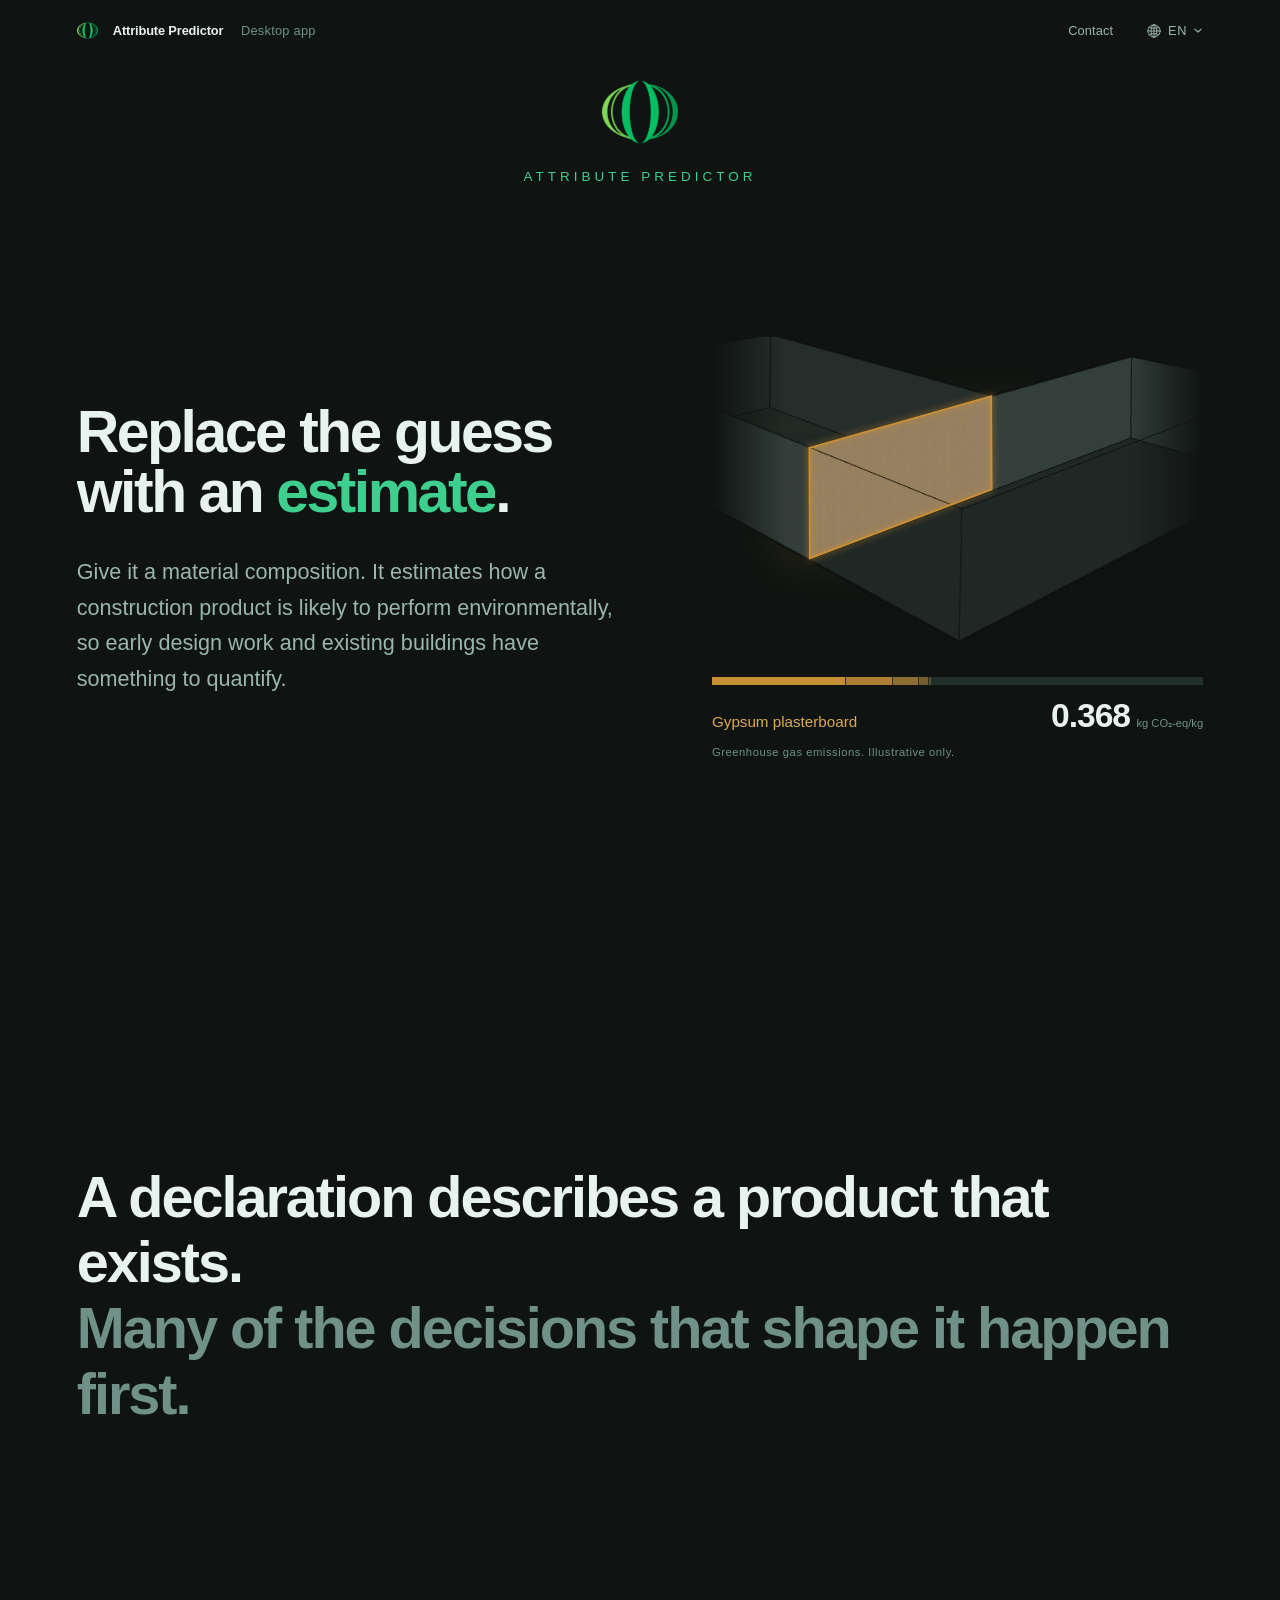
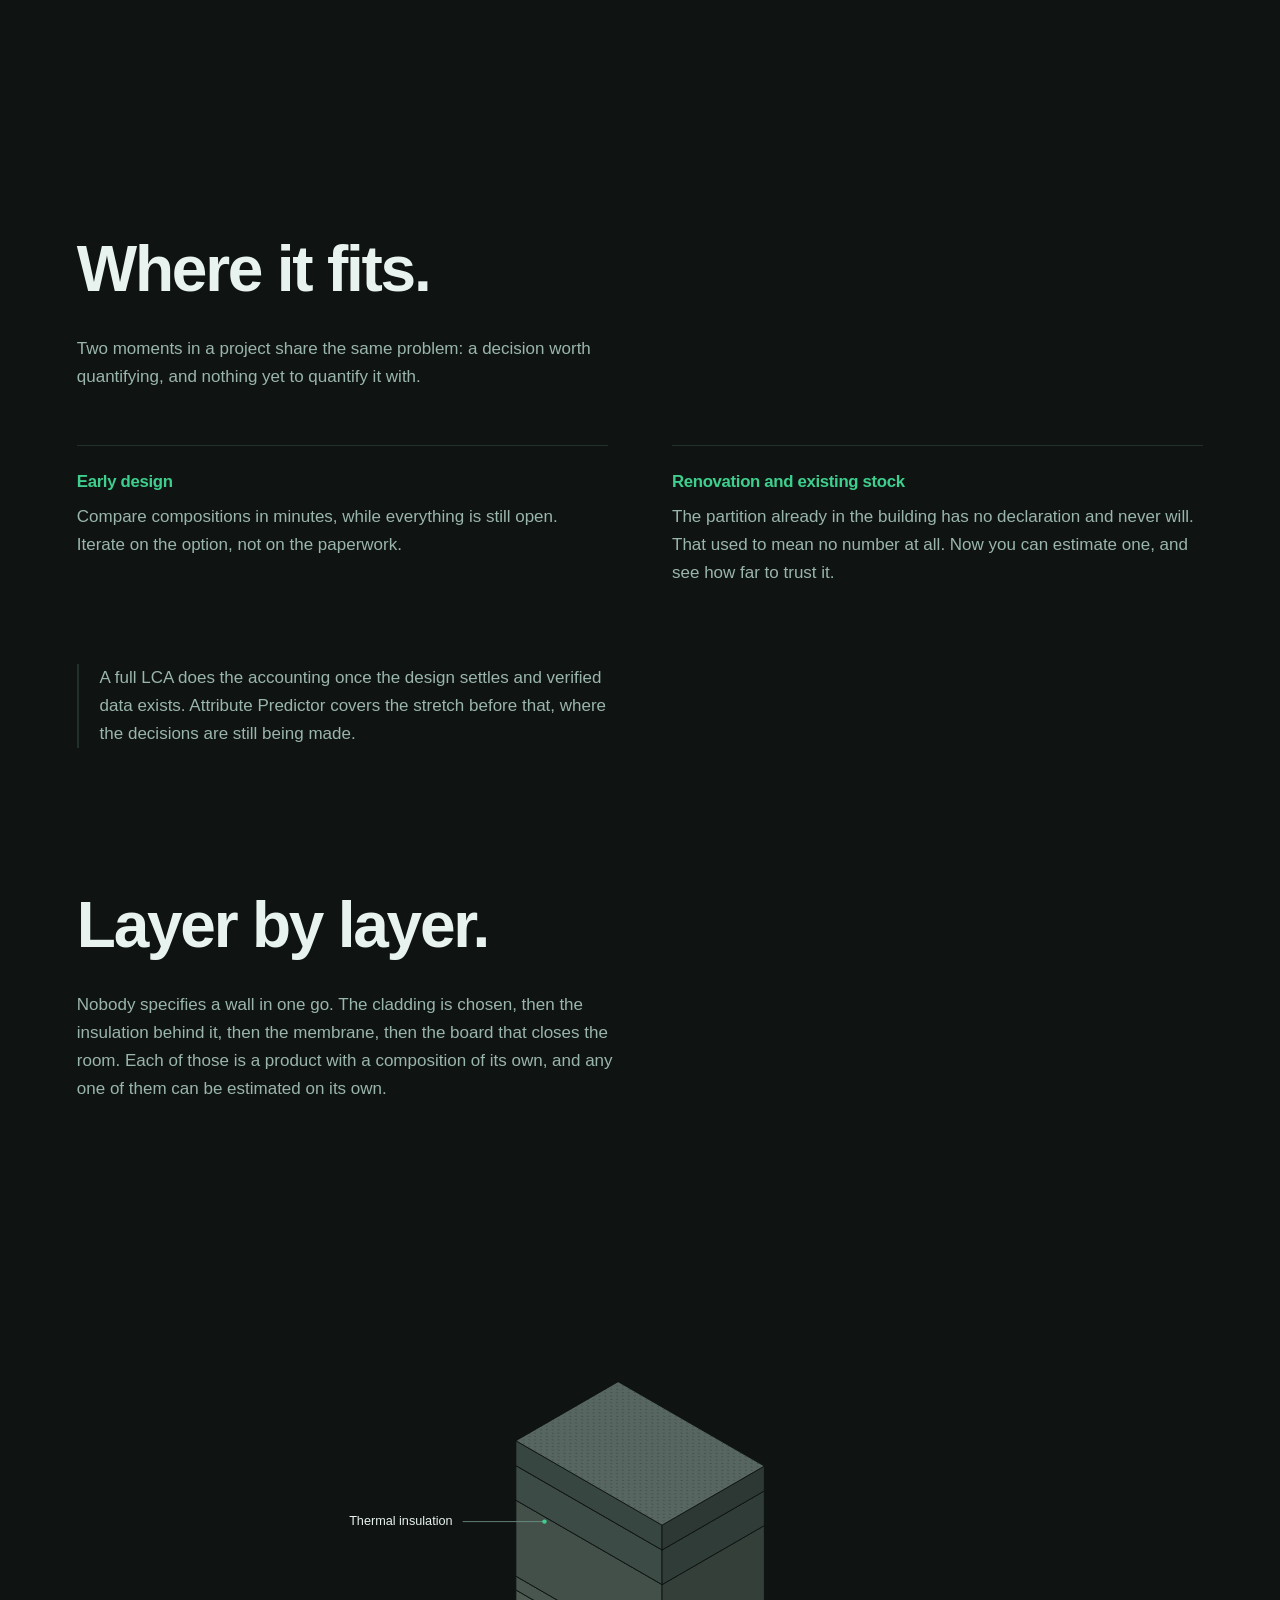
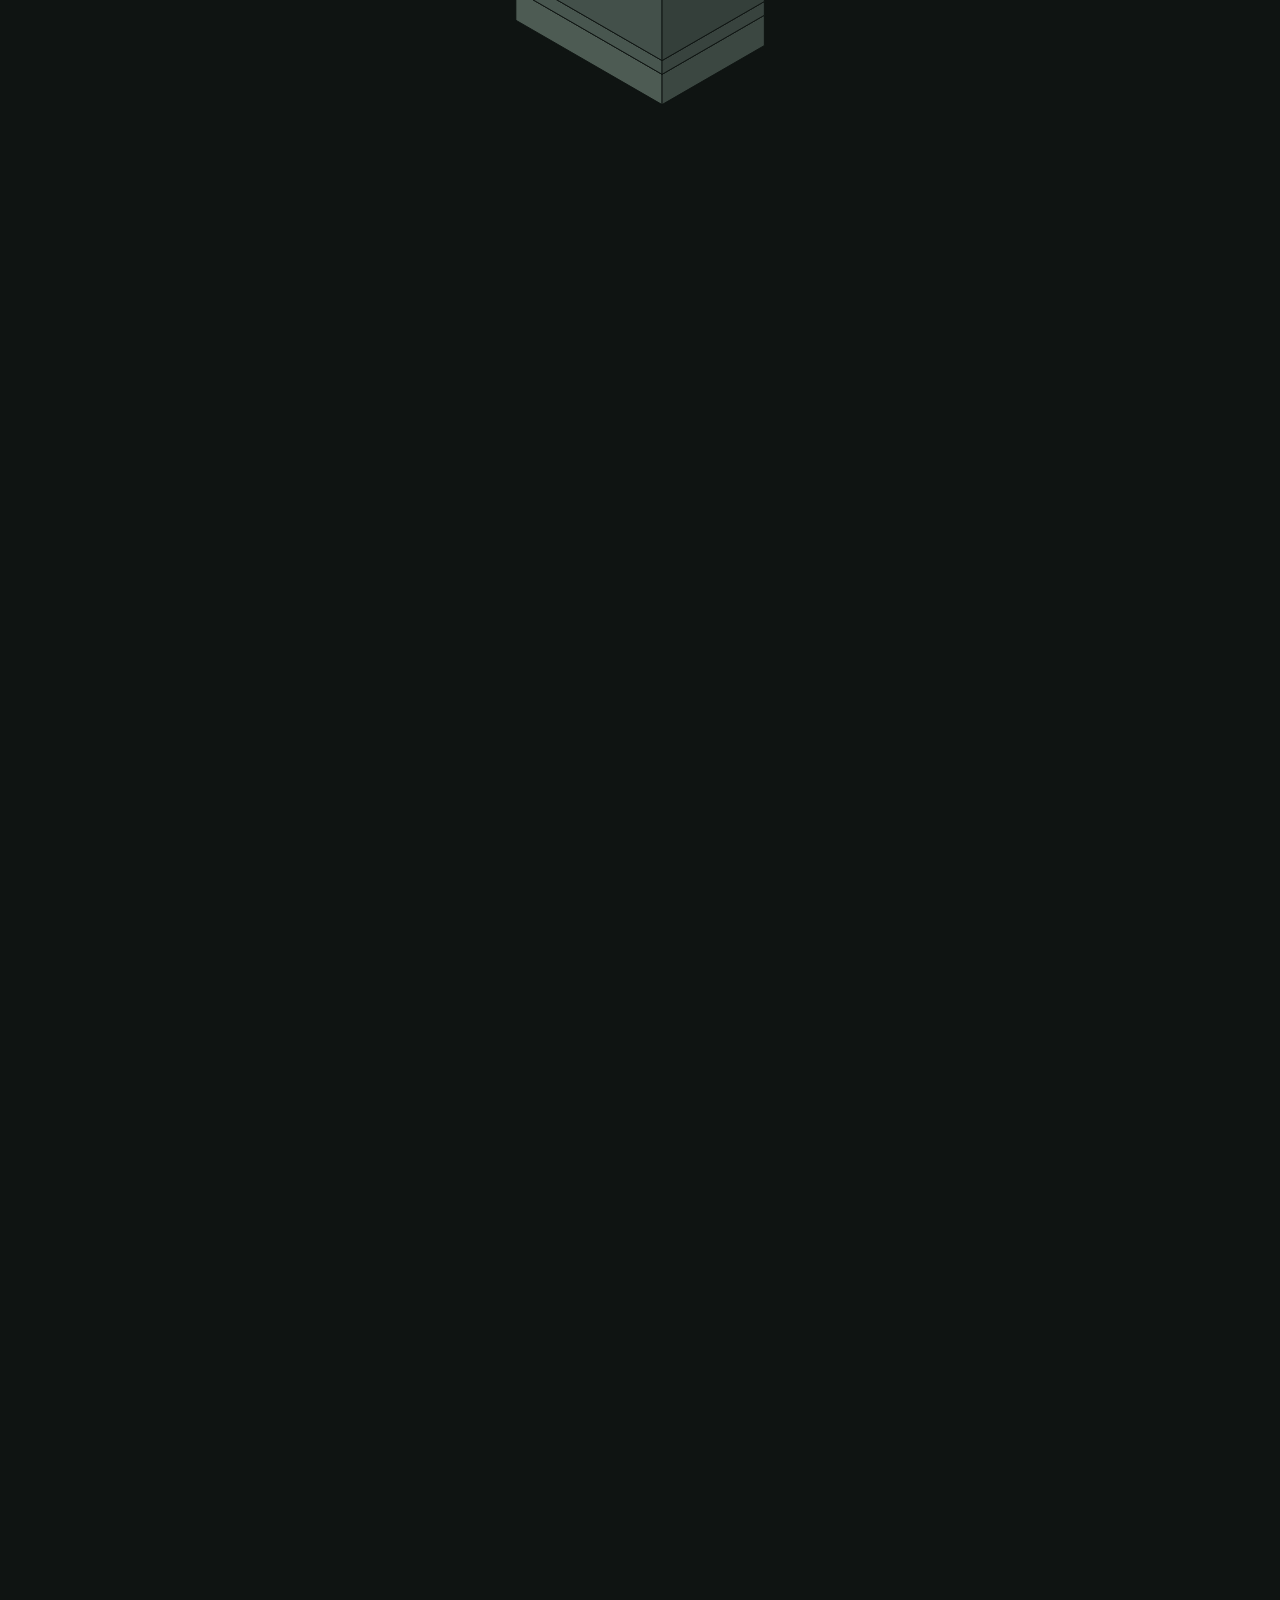
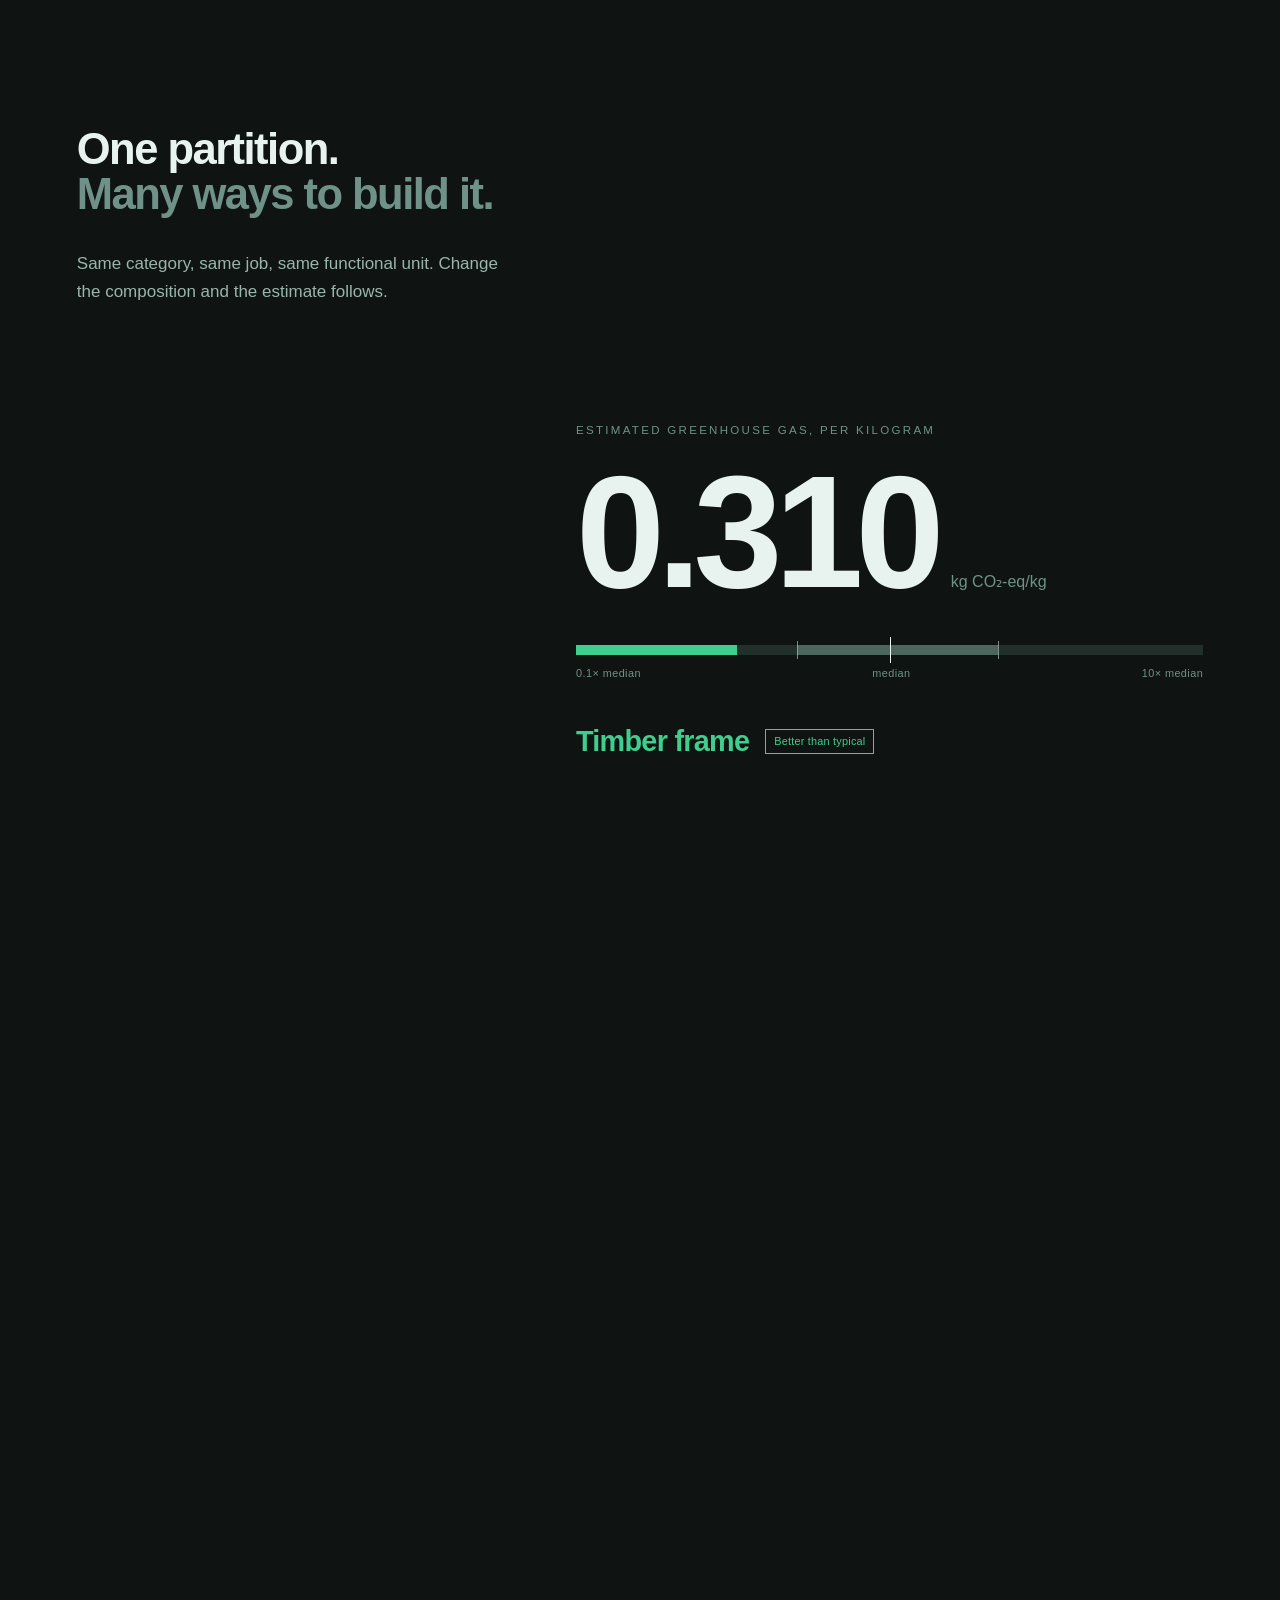
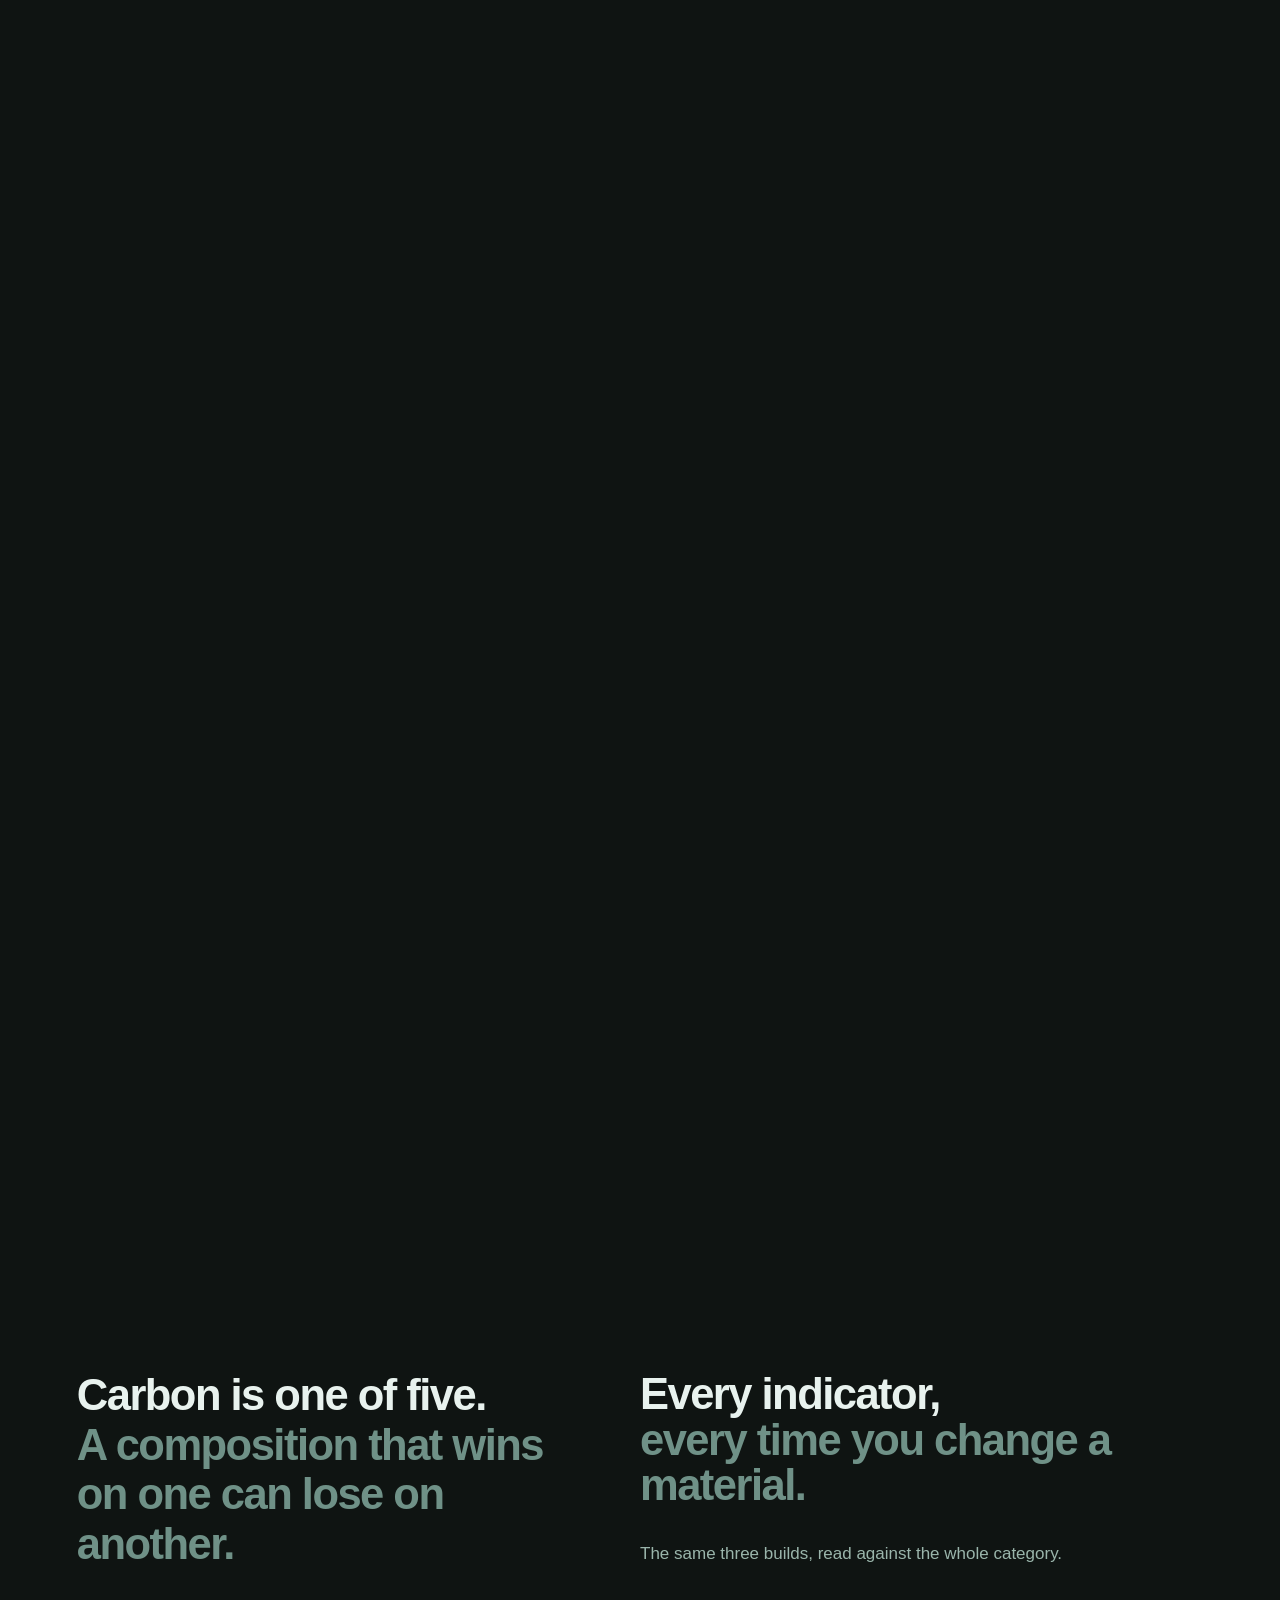
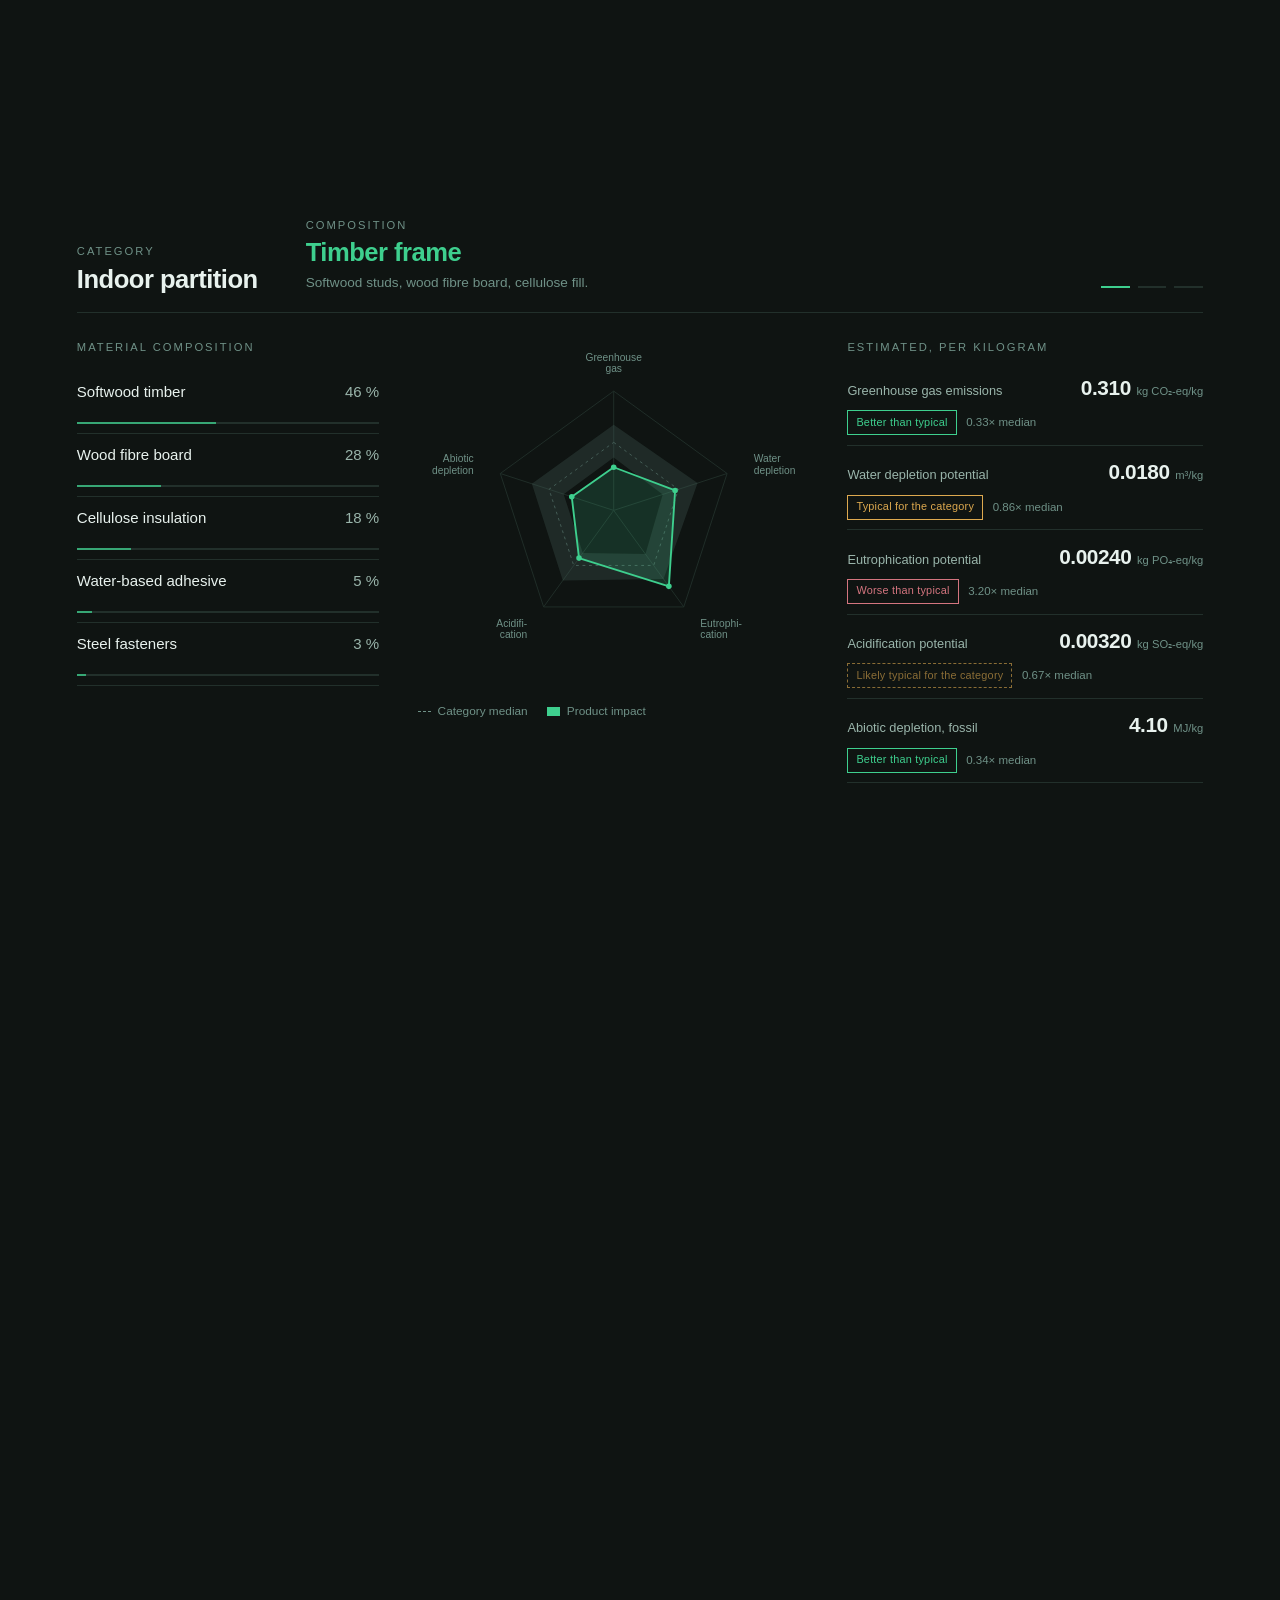
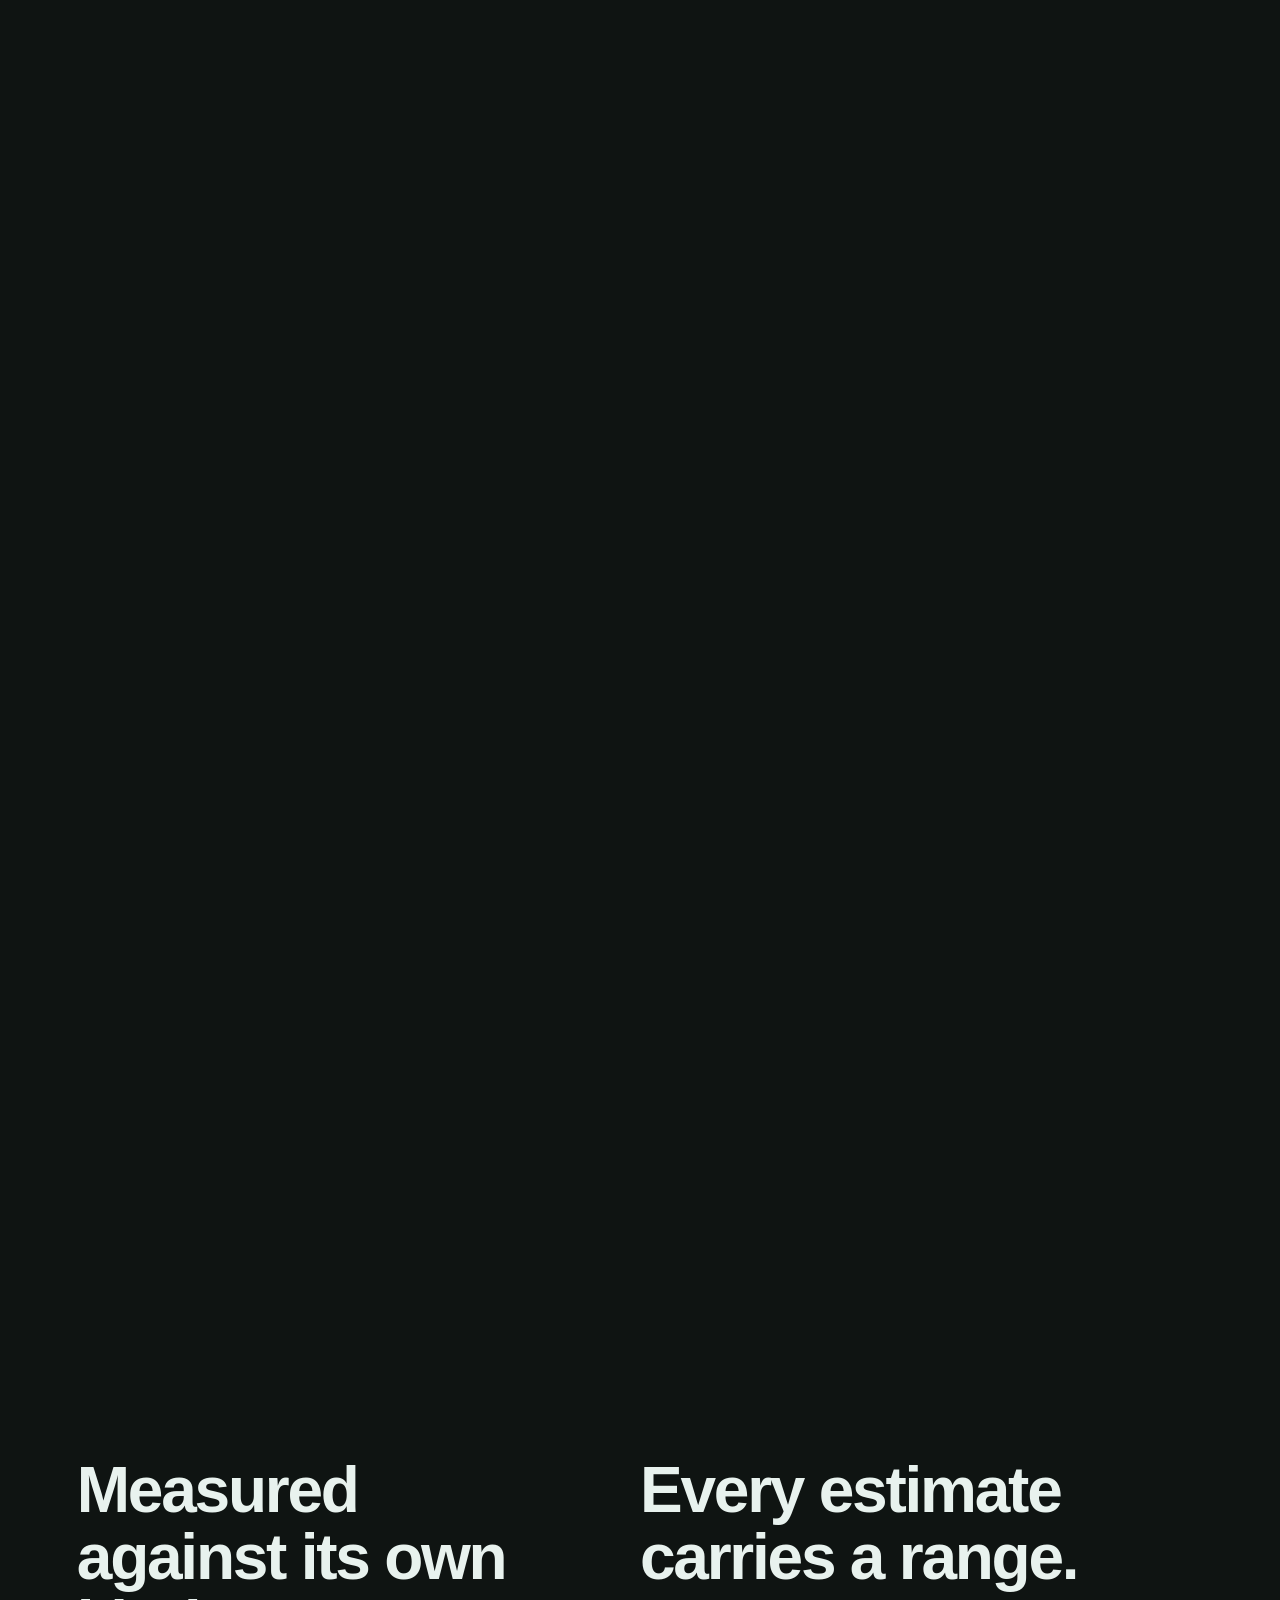
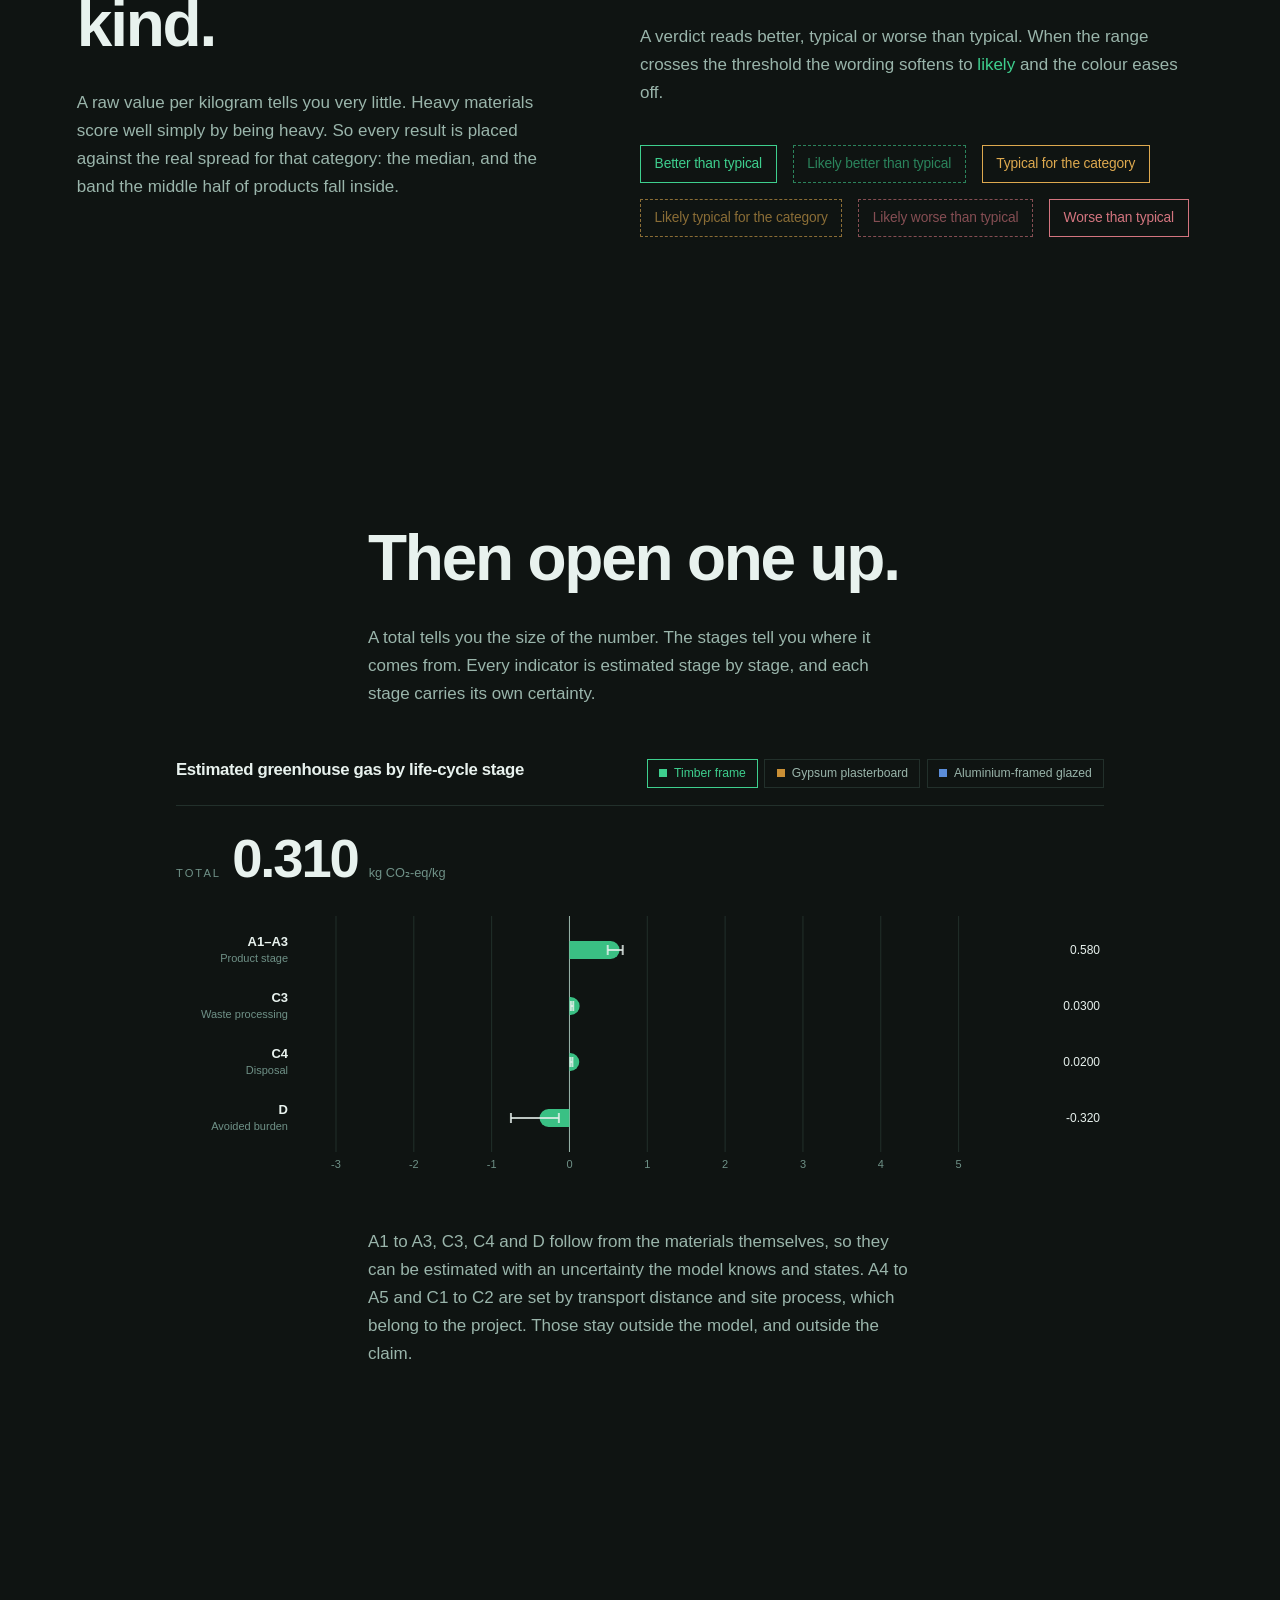
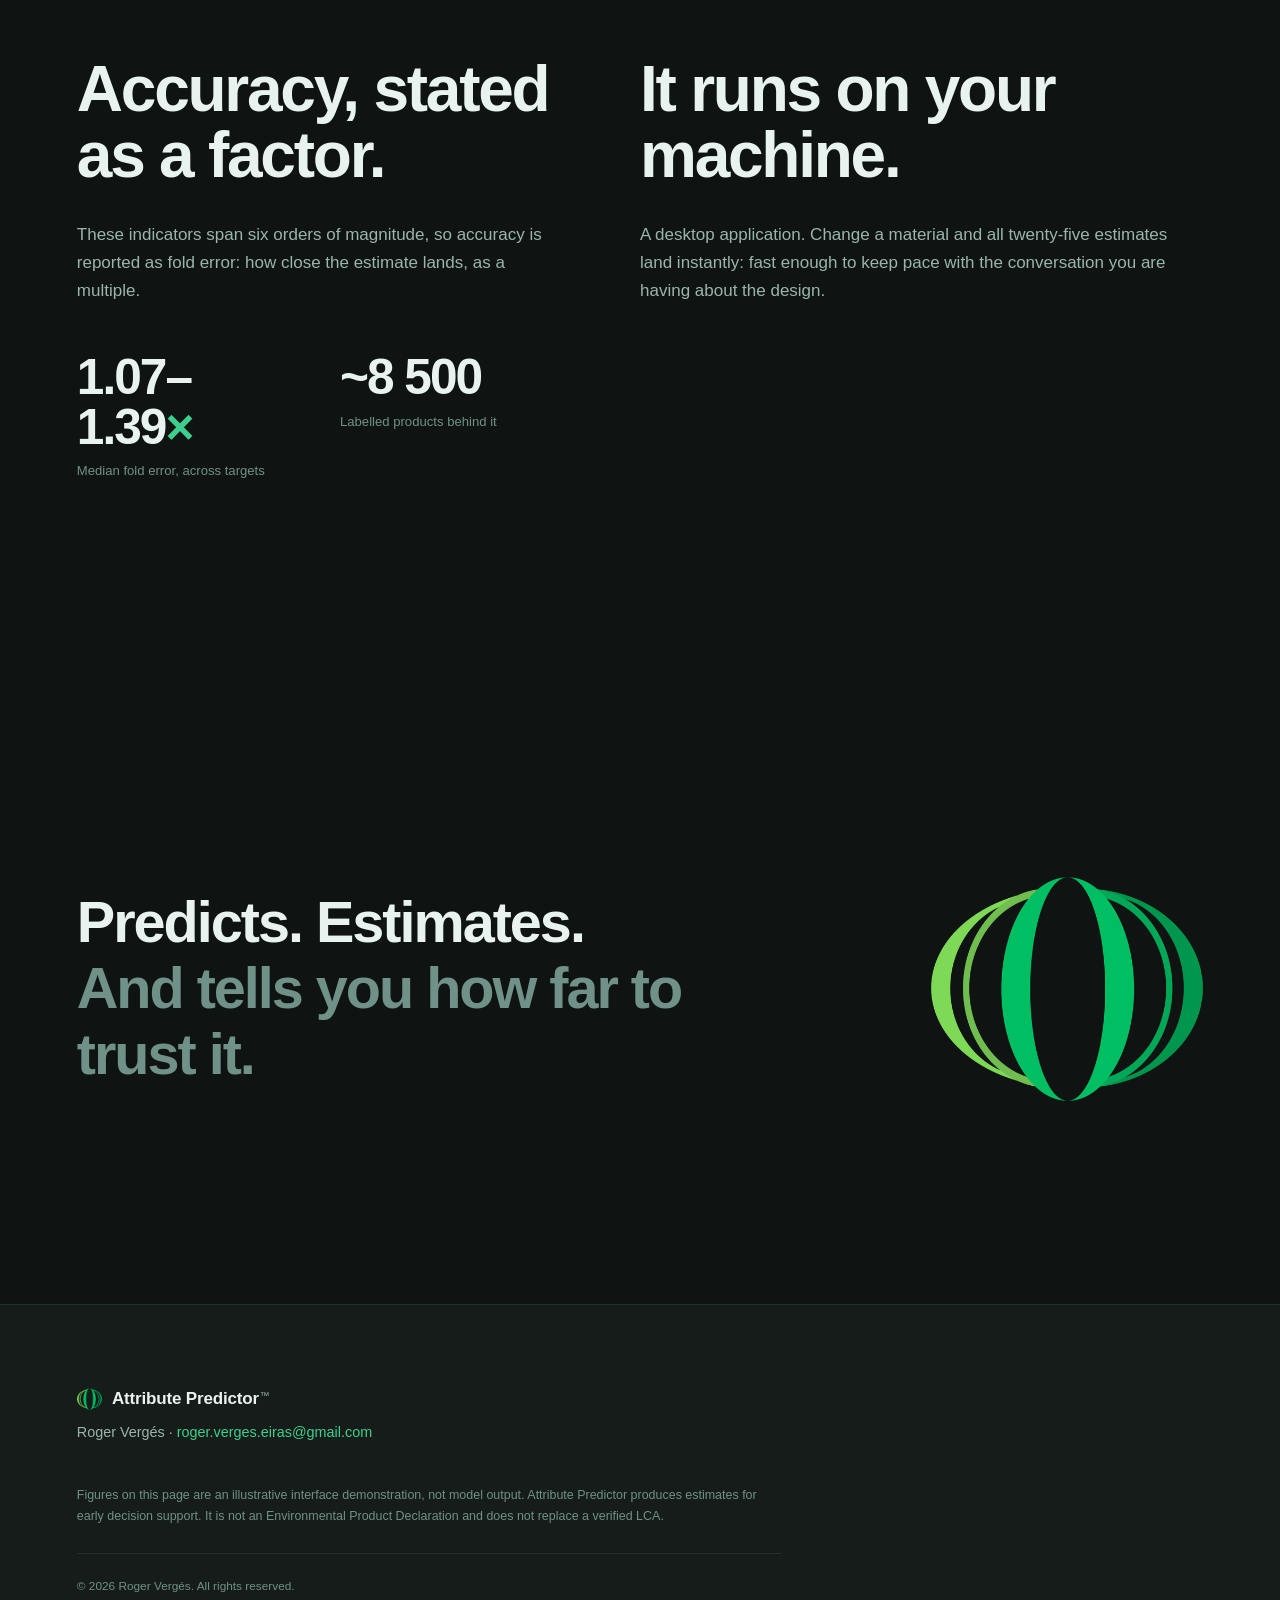
==== index.html @ 0bd77ed6 "fix" ====
<!DOCTYPE html>
<html lang="en">
<head>
<meta charset="utf-8">
<meta name="viewport" content="width=device-width, initial-scale=1">
<title>Attribute Predictor: early environmental estimates from material composition</title>
<meta name="description" data-i18n-attr="content:meta.description"
      content="Estimates how a construction product is likely to perform environmentally, from its material composition. Built for early design and for existing products with no declaration. Complements an EPD and a full LCA.">
<meta name="color-scheme" content="dark">
<meta name="theme-color" content="#0f1412">
<link rel="canonical" href="https://eirasroger.github.io/attribute-predictor/">

<!-- og:image must be absolute; crawlers do not run JS, so these stay English -->
<meta property="og:type" content="website">
<meta property="og:site_name" content="Attribute Predictor">
<meta property="og:url" content="https://eirasroger.github.io/attribute-predictor/">
<meta property="og:title" content="Attribute Predictor: replace the guess with an estimate">
<meta property="og:description"
      content="Estimates how a construction product is likely to perform environmentally, from its material composition. For early design, and for products with no declaration.">
<meta property="og:image" content="https://eirasroger.github.io/attribute-predictor/assets/og-card.png">
<meta property="og:image:width" content="1200">
<meta property="og:image:height" content="630">
<meta property="og:image:alt"
      content="A rendered partition with one timber face, beside the words: replace the guess with an estimate.">
<meta property="og:locale" content="en">
<meta name="twitter:card" content="summary_large_image">

<link rel="icon" type="image/png" href="assets/favicon.png">
<link rel="apple-touch-icon" href="assets/logo.png">
<link rel="stylesheet" href="css/site.css">

<!-- Decided before first paint. Only copy of the detection logic. -->
<script>
(function () {
  var LANGS = ['en', 'ca'], root = document.documentElement, pick = null;
  try { pick = new URLSearchParams(location.search).get('lang'); } catch (e) {}
  if (LANGS.indexOf(pick) < 0) {
    try { pick = localStorage.getItem('ap-lang'); } catch (e) {}
  }
  if (LANGS.indexOf(pick) < 0) {
    var want = navigator.languages || [navigator.language || ''];
    pick = 'en';
    for (var i = 0; i < want.length; i++) {
      var code = String(want[i]).toLowerCase().split('-')[0];
      if (LANGS.indexOf(code) > -1) { pick = code; break; }
    }
  }
  root.lang = pick;
  if (pick !== 'en') {
    root.className += ' i18n-pending';
    setTimeout(function () { root.classList.remove('i18n-pending'); }, 1500);
  }
})();
</script>
</head>
<body>

<header class="topbar" id="topbar">
  <div class="topbar-id">
    <img class="topbar-mark" src="assets/logo.png" alt="" width="22" height="22">
    <span class="wordmark">Attribute Predictor</span>
    <span class="topbar-tag" data-i18n="topbar.tag">Windows desktop app</span>
  </div>

  <nav class="nav" data-i18n-attr="aria-label:nav.label" aria-label="Main">
    <!-- narrow screens fold everything below into this -->
    <button type="button" class="nav-toggle" id="nav-toggle"
            aria-expanded="false" aria-controls="nav-items"
            data-i18n-attr="aria-label:nav.menu" aria-label="Menu">
      <span class="nav-bars" aria-hidden="true"><i></i><i></i><i></i></span>
    </button>

    <div class="nav-items" id="nav-items">
      <!-- About stays hidden until there is a page for it; the key is kept. -->
      <a class="nav-link" data-i18n="nav.about" hidden>About</a>
      <a class="nav-link" data-i18n="nav.contact"
         href="mailto:roger.verges.eiras@gmail.com?subject=Attribute%20Predictor">Contact</a>

      <div class="lang" id="lang">
        <button type="button" class="lang-btn" id="lang-btn"
                aria-expanded="false" aria-controls="lang-list"
                data-i18n-attr="aria-label:ui.language" aria-label="Language">
          <svg class="globe" viewBox="0 0 24 24" fill="none" stroke="currentColor"
               stroke-width="1.4" stroke-linecap="round" aria-hidden="true"
               focusable="false">
            <circle cx="12" cy="12" r="9.25"/>
            <path d="M12 2.75v18.5M2.75 12h18.5"/>
            <path d="M4.4 6.6c2.2.9 4.8 1.4 7.6 1.4s5.4-.5 7.6-1.4"/>
            <path d="M4.4 17.4c2.2-.9 4.8-1.4 7.6-1.4s5.4.5 7.6 1.4"/>
            <ellipse cx="12" cy="12" rx="4.4" ry="9.25"/>
          </svg>
          <span class="lang-code" id="lang-code">EN</span>
          <svg class="caret" viewBox="0 0 10 6" fill="none" stroke="currentColor"
               stroke-width="1.4" stroke-linecap="round" stroke-linejoin="round"
               aria-hidden="true" focusable="false"><path d="M1 1.4 5 5 9 1.4"/></svg>
        </button>

        <ul class="lang-list" id="lang-list">
          <li>
            <button type="button" class="lang-opt" data-lang="en" lang="en">
              <img src="assets/british-language.webp" alt="" width="20" height="20">
              <span data-i18n="ui.english">English</span>
            </button>
          </li>
          <li>
            <button type="button" class="lang-opt" data-lang="ca" lang="ca">
              <img src="assets/catalan-language.webp" alt="" width="20" height="20">
              <span data-i18n="ui.catalan">Catalan</span>
            </button>
          </li>
        </ul>
      </div>
    </div>
  </nav>
</header>

<main>

  <!-- 1 ▸ hero ------------------------------------------------------------ -->
  <section class="hero" id="hero">
    <div class="hero-mast hero-fade">
      <img class="hero-mark" src="assets/logo.png"
           alt="Attribute Predictor" width="84" height="84">
      <p class="eyebrow">Attribute Predictor</p>
    </div>

    <div class="hero-inner" id="hero-inner">
      <h1 class="display" id="hero-head" data-split data-i18n-html="hero.head">
        Replace the guess<br>with an <span class="accent">estimate</span>.
      </h1>
      <p class="lede hero-fade hero-fade-2" data-i18n="hero.lede">
        Give it a material composition. It estimates how a construction product
        is likely to perform environmentally, so early design work and existing
        buildings have something to quantify.
      </p>
    </div>

    <div class="hero-side hero-fade hero-fade-3" id="hero-side">

      <div class="hero-render" id="hero-render" aria-hidden="true">
        <div class="hr-frame">
        <img class="hr-shot is-on" id="hr-timber"
             src="assets/partition-timber.webp" alt="" width="1170" height="743">
        <img class="hr-shot" id="hr-gypsum"
             src="assets/partition-gypsum.webp" alt="" width="1170" height="743">
        <img class="hr-shot" id="hr-aluminium"
             src="assets/partition-aluminium.webp" alt="" width="1170" height="743">

          <svg class="hr-trace" viewBox="0 0 1170 743" preserveAspectRatio="none"
               focusable="false">
            <polygon points="232,264 665,141 666,363 233,527"/>
          </svg>
        </div>
      </div>

      <div class="hero-demo" id="hero-demo" aria-hidden="true">
        <div>
          <div class="hd-comp"><div class="hd-fill" id="hd-comp"></div></div>
          <div class="hd-row">
            <span class="hd-name" id="hd-name"></span>
            <span class="hd-read">
              <span class="hd-val" id="hd-val"></span>
              <span class="hd-unit">kg CO₂-eq/kg</span>
            </span>
          </div>
          <p class="hd-cap" data-i18n="hero.loop.caption">Greenhouse gas emissions. Illustrative only.</p>
        </div>
      </div>

    </div>

    <div class="scroll-cue" aria-hidden="true"><span></span></div>
  </section>

  <!-- 2 ▸ the gap ---------------------------------------------------------- -->
  <section class="statement">
    <p class="reveal" data-i18n-html="gap.statement">
      A declaration describes a product that exists.<br>
      <span class="dim">Many of the decisions that shape it happen first.</span>
    </p>
  </section>

  <!-- 3 ▸ positioning, stated early ---------------------------------------- -->
  <section class="prose prose-full">
    <h2 class="section-head reveal" data-i18n="fits.head">Where it fits.</h2>
    <p class="reveal" data-i18n="fits.lede">
      Two moments in a project share the same problem: a decision worth
      quantifying, and nothing yet to quantify it with.
    </p>

    <ul class="fits reveal">
      <li>
        <h3 data-i18n="fits.early.head">Early design</h3>
        <p data-i18n="fits.early.body">
          Compare compositions in minutes, while everything is still open.
          Iterate on the option, not on the paperwork.
        </p>
      </li>
      <li>
        <h3 data-i18n="fits.existing.head">Renovation and existing stock</h3>
        <p data-i18n="fits.existing.body">
          The partition already in the building has no declaration and never
          will. That used to mean no number at all. Now you can estimate one,
          and see how far to trust it.
        </p>
      </li>
    </ul>

    <p class="reveal callout" data-i18n="fits.callout">
      A full LCA does the accounting once the design settles and verified data
      exists. Attribute Predictor covers the stretch before that, where the
      decisions are still being made.
    </p>
  </section>

  <!-- 4 ▸ layer by layer -------------------------------------------------- -->
  <section class="assembly" aria-labelledby="assembly-heading">
    <div class="assembly-intro">
      <h2 id="assembly-heading" class="section-head reveal" data-i18n="assembly.head">
        Layer by layer.
      </h2>
      <p class="reveal" data-i18n="assembly.lede">
        Nobody specifies a wall in one go. The cladding is chosen, then the
        insulation behind it, then the membrane, then the board that closes the
        room. Each of those is a product with a composition of its own, and any
        one of them can be estimated on its own.
      </p>
    </div>

    <div class="as-track" id="as-track">
      <div class="as-stage">
        <div class="as-group" id="as-group">
          <!-- aria-hidden: the panel carries the same content as text -->
          <svg id="as-svg" aria-hidden="true" focusable="false"></svg>
          <div class="as-panel" id="as-panel"></div>
        </div>
      </div>
    </div>
  </section>

  <!-- 4 ▸ act one: one indicator, one number ------------------------------- -->
  <section class="bigviz" id="bigviz" aria-labelledby="bigviz-heading">

    <div class="bigviz-intro">
      <h2 id="bigviz-heading" class="section-head reveal" data-i18n-html="bigviz.head">
        One partition.<br><span class="dim">Many ways to build it.</span>
      </h2>
      <p class="section-sub reveal" data-i18n="bigviz.sub">
        Same category, same job, same functional unit. Change the composition
        and the estimate follows.
      </p>
    </div>

    <div class="bigviz-track" id="bigviz-track">
      <div class="bigviz-stage" id="bigviz-stage">
        <div class="bv-inner">
          <p class="bv-eyebrow" data-i18n="bigviz.eyebrow">Estimated greenhouse gas, per kilogram</p>

          <p class="bv-number">
            <span id="bv-num">0.280</span><span class="bv-unit">kg CO₂-eq/kg</span>
          </p>

          <div class="bv-scale" aria-hidden="true">
            <div class="bv-band" id="bv-band"></div>
            <div class="bv-fill" id="bv-fill"></div>
            <div class="bv-edge" id="bv-edge-lo"></div>
            <div class="bv-edge" id="bv-edge-hi"></div>
            <div class="bv-median" id="bv-median"></div>
          </div>
          <div class="bv-ticks" aria-hidden="true">
            <span data-i18n="scale.low">0.1× median</span><span data-i18n="scale.median">median</span><span data-i18n="scale.high">10×</span>
          </div>

          <div class="bv-foot">
            <span class="bv-name" id="bv-name">Timber frame</span>
            <span class="chip" id="bv-chip"></span>
          </div>

        </div>
      </div>
    </div>

    <div class="bv-static" id="bv-static"></div>
  </section>

  <!-- 5 + 6 ▸ act two: the full stage --------------------------------------- -->
  <section class="sim" id="sim" aria-labelledby="sim-heading">

    <!-- the turn and the heading it sets up, side by side -->
    <div class="sim-head">
      <p class="sim-claim reveal" data-i18n-html="sim.claim">
        Carbon is one of five.<br>
        <span class="dim">A composition that wins on one can lose on another.</span>
      </p>
      <div class="sim-intro">
        <h2 id="sim-heading" class="section-head reveal" data-i18n-html="sim.head">
          Every indicator,<br><span class="dim">every time you change a material.</span>
        </h2>
        <p class="section-sub reveal" data-i18n="sim.sub">
          The same three builds, read against the whole category.
        </p>
      </div>
    </div>

    <div class="sim-track" id="sim-track">
      <div class="sim-stage" id="sim-stage">
        <div class="stage-inner">

          <div class="stage-head">
            <div class="stage-cat">
              <span class="label" data-i18n="sim.category">Category</span>
              <span class="value" id="cat-name">Indoor partition</span>
            </div>
            <div class="stage-variant">
              <span class="label" data-i18n="sim.composition">Composition</span>
              <span class="value" id="variant-name">Timber frame</span>
              <span class="variant-note" id="variant-note"></span>
            </div>
            <ol class="stage-dots" id="stage-dots" aria-hidden="true"></ol>
          </div>

          <div class="stage-body">

            <div class="panel panel-inputs">
              <h3 class="panel-title" data-i18n="sim.materials">Material composition</h3>
              <ul class="materials" id="materials"></ul>
            </div>

            <div class="panel panel-radar">
              <div class="radar-holder">
                <!-- aria-hidden: the readouts panel states every value in words -->
                <svg id="radar" class="radar-svg" viewBox="0 0 420 380"
                     aria-hidden="true" focusable="false"></svg>
              </div>
              <ul class="radar-key">
                <li><span class="key-swatch key-median"></span><span data-i18n="radar.key.median">Category median</span></li>
                <li><span class="key-swatch key-value"></span><span data-i18n="radar.key.value">Product impact</span></li>
              </ul>
            </div>

            <div class="panel panel-readouts">
              <h3 class="panel-title" data-i18n="sim.readouts">Estimated, per kilogram</h3>
              <ul class="readouts" id="readouts"></ul>
            </div>

          </div>

        </div>
      </div>
    </div>

    <!-- unpinned equivalent: reduced motion, or a viewport too short to pin -->
    <div class="sim-static" id="sim-static">
      <!-- one legend for all three cards -->
      <ul class="radar-key static-key" aria-hidden="true">
        <li><span class="key-swatch key-median"></span><span data-i18n="radar.key.median">Category median</span></li>
        <li><span class="key-swatch key-value"></span><span data-i18n="radar.key.value">Product impact</span></li>
      </ul>
      <div class="static-grid" id="static-grid"></div>
    </div>

  </section>

  <!-- 7 + 8 ▸ context, and the confidence attached to it --------------------- -->
  <div class="duo">

  <section class="prose">
    <h2 class="section-head reveal" data-i18n="context.head">Measured against its own kind.</h2>
    <p class="reveal" data-i18n="context.body">
      A raw value per kilogram tells you very little. Heavy materials score well
      simply by being heavy. So every result is placed against the real spread
      for that category: the median, and the band the middle half of products
      fall inside.
    </p>
  </section>

  <section class="prose">
    <h2 class="section-head reveal" data-i18n="range.head">Every estimate carries a range.</h2>
    <p class="reveal" data-i18n-html="range.body">
      A verdict reads better, typical or worse than typical. When the range
      crosses the threshold the wording softens to <em>likely</em> and the
      colour eases off.
    </p>
    <div class="verdict-demo reveal" aria-hidden="true">
      <div class="vd"><span class="chip chip-good" data-i18n="verdict.good">Better than typical</span></div>
      <div class="vd"><span class="chip chip-good chip-soft" data-i18n="verdict.good.soft">Likely better than typical</span></div>
      <div class="vd"><span class="chip" data-i18n="verdict.mid">Typical for the category</span></div>
      <div class="vd"><span class="chip chip-soft" data-i18n="verdict.mid.soft">Likely typical for the category</span></div>
      <div class="vd"><span class="chip chip-bad chip-soft" data-i18n="verdict.bad.soft">Likely worse than typical</span></div>
      <div class="vd"><span class="chip chip-bad" data-i18n="verdict.bad">Worse than typical</span></div>
    </div>
  </section>

  </div>

  <!-- 9 ▸ one indicator, stage by stage ------------------------------------ -->
  <section class="prose prose-wide" aria-labelledby="stages-heading">
    <h2 id="stages-heading" class="section-head reveal" data-i18n="stages.head">Then open one up.</h2>
    <p class="reveal" data-i18n="stages.lede">
      A total tells you the size of the number. The stages tell you where it
      comes from. Every indicator is estimated stage by stage, and each stage
      carries its own certainty.
    </p>

    <figure class="stagechart reveal" id="stagechart">
      <figcaption class="sc-head">
        <div>
          <h3 class="sc-title" data-i18n="stages.chart.title">Estimated greenhouse gas by life-cycle stage</h3>
        </div>
        <div class="sc-switch" role="group" aria-label="Choose a composition"
             data-i18n-attr="aria-label:stages.chart.switch">
          <!-- buttons injected -->
        </div>
      </figcaption>

      <div class="sc-total">
        <span class="sc-total-label" data-i18n="stages.total">Total</span>
        <span class="sc-total-val" id="sc-total">0.280</span>
        <span class="sc-total-unit">kg CO₂-eq/kg</span>
      </div>

      <div class="sc-plot">
        <!-- aria-hidden: #sc-table below carries the same values as text -->
        <svg id="sc-svg" aria-hidden="true" focusable="false"></svg>
      </div>

      <!-- .sr-only goes on the wrapper: a table cannot shrink below min-content -->
      <div class="sr-only">
        <table id="sc-table">
          <caption data-i18n="stages.table.caption">
            Estimated greenhouse gas by life-cycle stage, kg CO₂-eq per kilogram
          </caption>
          <thead>
            <tr><th scope="col" data-i18n="stages.table.stage">Stage</th>
                <th scope="col" data-i18n="stages.table.estimate">Estimate</th>
                <th scope="col" data-i18n="stages.table.range">Range</th></tr>
          </thead>
          <tbody></tbody>
        </table>
      </div>

    </figure>

    <p class="reveal" data-i18n="stages.body">
      A1 to A3, C3, C4 and D follow from the materials themselves, so they can
      be estimated with an uncertainty the model knows and states. A4 to A5 and
      C1 to C2 are set by transport distance and site process, which belong to
      the project. Those stay outside the model, and outside the claim.
    </p>
  </section>

  <!-- 10 + 11 ▸ how accurate, and where it runs ----------------------------- -->
  <div class="duo">

  <section class="prose">
    <h2 class="section-head reveal" data-i18n="accuracy.head">Accuracy, stated as a factor.</h2>
    <p class="reveal" data-i18n="accuracy.body">
      These indicators span six orders of magnitude, so accuracy is reported as
      fold error: how close the estimate lands, as a multiple.
    </p>
    <div class="figures reveal">
      <div class="fig">
        <span class="fig-n"><span data-i18n="accuracy.fold.value">1.07–1.39</span><span class="fig-x">×</span></span>
        <span class="fig-cap" data-i18n="accuracy.fold.cap">Median fold error, across targets</span>
      </div>
      <div class="fig">
        <span class="fig-n" data-i18n="accuracy.n.value">~8 500</span>
        <span class="fig-cap" data-i18n="accuracy.n.cap">Labelled products behind it</span>
      </div>
    </div>
  </section>

  <section class="prose">
    <h2 class="section-head reveal" data-i18n="platform.head">It runs on your machine.</h2>
    <p class="reveal" data-i18n="platform.body">
      A Windows desktop application. Change a material and all twenty-five
      estimates land instantly — fast enough to keep pace with the conversation
      you are having about the design.
    </p>
  </section>

  </div>

  <!-- 12 ▸ close ----------------------------------------------------------- -->
  <section class="statement statement-close">
    <p class="reveal" data-i18n-html="close.statement">
      Predicts. Estimates.<br>
      <span class="dim">And tells you how far to trust it.</span>
    </p>
    <img class="close-mark reveal" src="assets/logo.png" alt=""
         width="420" height="420">
  </section>

</main>

<footer class="footer">
  <div class="footer-inner">
    <p class="footer-mark">
      <img src="assets/logo.png" alt="" width="26" height="26">
      <span>Attribute Predictor<span class="tm">™</span></span>
    </p>
    <p class="footer-contact">
      Roger Vergés ·
      <a href="mailto:roger.verges.eiras@gmail.com">roger.verges.eiras@gmail.com</a>
    </p>
    <p class="footer-note" data-i18n="footer.note">
      Figures on this page are an illustrative interface demonstration, not
      model output. Attribute Predictor produces estimates for early decision
      support. It is not an Environmental Product Declaration and does not
      replace a verified LCA.
    </p>
    <p class="footer-legal" data-i18n="footer.legal">
      © 2026 Roger Vergés. All rights reserved.
    </p>
  </div>
</footer>

<!-- i18n first: site.js reads window.I18N at load -->
<script src="js/i18n.js"></script>
<script src="js/data.js"></script>
<script src="js/site.js"></script>
<!-- self-contained; only reads INDICATORS -->
<script src="js/assembly.js"></script>
</body>
</html>
---- css/site.css ----
/* ===========================================================================
   Attribute Predictor — marketing site
   One ground, one ink, one accent. No build step; this file is served as-is.
   =========================================================================== */

:root {
  --ground:      #0f1412;
  --ground-up:   #151c19;
  /* contrast-checked on --ground: 16.3:1 / 8.5:1 / 5.4:1 */
  --ink:         #e8f2ee;
  --ink-dim:     #9ab5ab;
  --ink-faint:   #6f9187;
  --line:        #22302b;
  --accent:      #3ecf8e;
  --accent-dim:  #2a9d6a;

  /* Verdict ramp. Re-run docs/cvd.py before changing any of these. */
  --good:        #3ecf8e;
  --mid:         #dda94f;
  --bad:         #d4757f;

  --ease: cubic-bezier(0.16, 0.84, 0.28, 1);
  --slow: 1.1s;

  --pad: clamp(1.5rem, 6vw, 8rem);
  --measure: 34rem;
}

*, *::before, *::after { box-sizing: border-box; }

html {
  background: var(--ground);
  -webkit-text-size-adjust: 100%;
}

body {
  margin: 0;
  background: var(--ground);
  color: var(--ink);
  font-family: -apple-system, BlinkMacSystemFont, "Segoe UI", Inter, Roboto,
               Helvetica, Arial, sans-serif;
  font-size: 17px;
  line-height: 1.65;
  -webkit-font-smoothing: antialiased;
  overflow-x: hidden;
}

.sr-only {
  position: absolute; width: 1px; height: 1px;
  padding: 0; margin: -1px; overflow: hidden;
  clip: rect(0 0 0 0); white-space: nowrap; border: 0;
}

em { font-style: normal; color: var(--accent); }
a  { color: var(--accent); text-decoration: none; }
a:hover { text-decoration: underline; }

/* --- top bar -------------------------------------------------------------- */

/* Always present; only its ground fades in on scroll. */
.topbar {
  position: fixed; inset: 0 0 auto 0; z-index: 40;
  display: flex; align-items: center; gap: 0.9rem;
  padding: 1rem var(--pad);
  font-size: 0.8rem; letter-spacing: 0.02em;
  background-color: transparent;
  border-bottom: 1px solid transparent;
  transition: background-color 0.6s var(--ease), border-color 0.6s var(--ease),
              backdrop-filter 0.6s var(--ease);
}
.topbar.visible,
.topbar.nav-open {
  background-color: color-mix(in srgb, var(--ground) 78%, transparent);
  backdrop-filter: blur(18px);
  border-bottom-color: var(--line);
}

.topbar-id {
  display: flex; align-items: center; gap: 0.9rem;
  opacity: 0; transform: translateY(-100%);
  transition: opacity 0.6s var(--ease), transform 0.6s var(--ease);
}
.topbar.visible .topbar-id { opacity: 1; transform: none; }

.topbar-mark { width: 1.35rem; height: auto; display: block; }
.wordmark { font-weight: 600; letter-spacing: -0.01em; margin-right: 0.2rem; }
.topbar-tag { color: var(--ink-faint); }
@media (max-width: 44rem) { .topbar-tag { display: none; } }

/* --- nav ------------------------------------------------------------------ */

.nav { margin-left: auto; }

.nav-items {
  display: flex; align-items: center;
  gap: clamp(1.1rem, 2.4vw, 2rem);
}

.nav-link {
  color: var(--ink-dim); text-decoration: none;
  letter-spacing: 0.01em; white-space: nowrap;
  transition: color 0.3s var(--ease);
}
/* About has no href yet; drop this rule when it gets one. */
.nav-link:not([href]) { cursor: default; }
.nav-link[href]:hover, .nav-link[href]:focus-visible { color: var(--ink); }

.nav-toggle {
  display: none;
  padding: 0.35rem; margin: -0.35rem;
  border: 0; background: none; color: var(--ink-dim); cursor: pointer;
}
.nav-bars { display: block; width: 1.1rem; }
.nav-bars i {
  display: block; height: 1.5px; background: currentColor;
  transition: transform 0.32s var(--ease), opacity 0.32s var(--ease);
}
.nav-bars i + i { margin-top: 4px; }
[aria-expanded="true"] .nav-bars i:nth-child(1) { transform: translateY(5.5px) rotate(45deg); }
[aria-expanded="true"] .nav-bars i:nth-child(2) { opacity: 0; }
[aria-expanded="true"] .nav-bars i:nth-child(3) { transform: translateY(-5.5px) rotate(-45deg); }

/* --- language menu -------------------------------------------------------- */

.lang { position: relative; }

.lang-btn {
  display: flex; align-items: center; gap: 0.4rem;
  padding: 0.25rem 0.1rem; border: 0; background: none;
  color: var(--ink-dim); cursor: pointer;
  font: inherit; letter-spacing: 0.06em;
  transition: color 0.3s var(--ease);
}
.lang-btn:hover, .lang-btn[aria-expanded="true"] { color: var(--ink); }
.globe { width: 1rem; height: 1rem; display: block; }
.lang-code { font-weight: 500; }
.caret {
  width: 0.5rem; height: auto; display: block;
  transition: transform 0.3s var(--ease);
}
.lang-btn[aria-expanded="true"] .caret { transform: rotate(180deg); }

.lang-list {
  position: absolute; top: calc(100% + 0.6rem); right: 0; z-index: 5;
  list-style: none; margin: 0; padding: 0.35rem;
  min-width: 9.5rem;
  background: color-mix(in srgb, var(--ground) 94%, var(--ink));
  border: 1px solid var(--line);
  backdrop-filter: blur(18px);
}
.lang[data-open="false"] .lang-list { display: none; }

.lang-opt {
  display: flex; align-items: center; gap: 0.6rem;
  width: 100%; padding: 0.5rem 0.6rem;
  border: 0; background: none; cursor: pointer;
  font: inherit; color: var(--ink-dim); text-align: left;
  white-space: nowrap;
  transition: color 0.25s var(--ease), background-color 0.25s var(--ease);
}
.lang-opt img {
  /* the fixed box is what evens two differently sized flags */
  width: 1.15rem; height: 1.15rem; display: block; border-radius: 50%;
  filter: grayscale(1); opacity: 0.5;
  transition: filter 0.25s var(--ease), opacity 0.25s var(--ease);
}
.lang-opt:hover, .lang-opt:focus-visible {
  color: var(--ink);
  background-color: color-mix(in srgb, var(--ink) 7%, transparent);
}
.lang-opt:hover img, .lang-opt:focus-visible img { filter: none; opacity: 1; }

.lang-opt[aria-current="true"] { color: var(--accent); }
.lang-opt[aria-current="true"] img { filter: none; opacity: 1; }

.nav-toggle:focus-visible,
.lang-btn:focus-visible,
.lang-opt:focus-visible,
.nav-link[href]:focus-visible {
  outline: 2px solid var(--accent); outline-offset: 3px;
}

@media (max-width: 44rem) {
  .nav-toggle { display: block; }

  .nav-items {
    position: absolute; top: 100%; right: 0; left: 0;
    flex-direction: column; align-items: stretch;
    gap: 0;
    padding: 0.5rem var(--pad) 1.1rem;
    background-color: color-mix(in srgb, var(--ground) 94%, var(--ink));
    border-bottom: 1px solid var(--line);
    backdrop-filter: blur(18px);
  }
  .nav[data-open="false"] .nav-items { display: none; }

  .nav-link { padding: 0.75rem 0; font-size: 0.95rem; }
  .lang-btn { display: none; }

  .lang { border-top: 1px solid var(--line); margin-top: 0.4rem; padding-top: 0.6rem; }
  /* both selectors: the [data-open] rule above outranks a bare .lang-list */
  .lang-list,
  .lang[data-open="false"] .lang-list {
    position: static; display: block;
    min-width: 0; padding: 0;
    background: none; border: 0; backdrop-filter: none;
  }
  .lang-opt { padding: 0.6rem 0; font-size: 0.95rem; }
  .lang-opt:hover, .lang-opt:focus-visible { background-color: transparent; }
}

/* holds paint until i18n.js has swapped the strings */
.i18n-pending body { visibility: hidden; }

/* --- shared type ---------------------------------------------------------- */

.display {
  margin: 0;
  font-size: clamp(2.6rem, 7.6vw, 6.6rem);
  line-height: 1.02;
  letter-spacing: -0.042em;
  font-weight: 600;
}

.section-head {
  margin: 0 0 2rem;
  font-size: clamp(2rem, 5.5vw, 4rem);
  line-height: 1.04;
  letter-spacing: -0.035em;
  font-weight: 600;
}

.eyebrow {
  margin: 0 0 2rem;
  font-size: 0.8rem; letter-spacing: 0.22em; text-transform: uppercase;
  color: var(--accent);
}

.lede {
  max-width: var(--measure);
  margin: 2.5rem 0 0;
  font-size: clamp(1.05rem, 2vw, 1.35rem);
  color: var(--ink-dim);
}

.dim   { color: var(--ink-faint); }
.small { font-size: 0.92rem; color: var(--ink-faint); }

/* --- hero ----------------------------------------------------------------- */

.hero {
  min-height: 100svh;
  display: flex; flex-direction: column; justify-content: center;
  padding: 7rem var(--pad) 5rem;
  position: relative;
}
.hero-inner { max-width: 68rem; }

@media (min-width: 64rem) {
  .hero {
    display: grid;
    grid-template-columns: minmax(0, 1fr) minmax(0, 0.86fr);
    grid-template-rows: auto 1fr;
    align-items: center;
    column-gap: clamp(2rem, 5vw, 5rem);
    row-gap: 1.6rem;
    padding-top: 4.6rem; padding-bottom: 3.4rem;
  }
  .hero-mast { grid-column: 1 / -1; margin-bottom: 0; }
  .hero-inner { max-width: 46rem; }

  .hero .display { font-size: clamp(2.6rem, 4.6vw, 4.7rem); }
  .hero .lede { margin-top: 2rem; }
}

.display .accent {
  color: var(--accent);
  display: inline-block;
  transform-origin: 0 100%;
}
@media (prefers-reduced-motion: no-preference) {
  .display .accent {
    transition: transform 0.75s var(--ease);
    /* `backwards`, not `both`: `both` keeps its hold and :hover never applies */
    animation: accent-settle 1.5s var(--ease) backwards;
    animation-delay: 1.05s;
  }
  .display .accent:hover { transform: skewX(-9deg); }
}
@keyframes accent-settle {
  from { transform: skewX(-11deg); }
  to   { transform: skewX(0deg); }
}

.hero-mast { text-align: center; margin: 0 0 2.4rem; }
.hero-mast .eyebrow {
  margin: 0;
  font-size: 0.84rem; letter-spacing: 0.3em;
}

.hero-mark {
  display: block; height: auto;
  width: clamp(3.4rem, 6vw, 5.2rem);
  margin: 0 auto 1rem;
  position: sticky; top: 1rem; z-index: 5;
}

@media (prefers-reduced-motion: no-preference) {
  @supports (animation-timeline: view()) {

    /* one shared timeline: per-element view() would order the bands by position */
    .hero { view-timeline-name: --hero; }

    /* no filter or transform here: it would break the sticky mark inside */

    .hero .hero-side {
      animation: fade-up 1.1s var(--ease) both, layer-out linear both;
      animation-timeline: auto, --hero;
      animation-range: normal, exit 0% exit 32%;
      animation-delay: 0.86s, 0s;
      --lift: -6rem;
    }
    .hero-inner .lede {
      animation: fade-up 1.1s var(--ease) both, layer-out linear both;
      animation-timeline: auto, --hero;
      animation-range: normal, exit 6% exit 40%;
      animation-delay: 0.62s, 0s;
      --lift: -5rem;
    }
    .hero .display {
      animation: layer-out linear both;
      animation-timeline: --hero;
      animation-range: exit 12% exit 50%;
      --lift: -4rem;
    }
    .hero .hero-mast {
      animation: fade-up 1.1s var(--ease) both, mark-out linear both;
      animation-timeline: auto, --hero;
      animation-range: normal, exit 26% exit 72%;
      animation-delay: 0.1s, 0s;
      transform-origin: 50% 0;
    }

    .scroll-cue {
      animation: cue-out linear both;
      animation-timeline: --hero;
      animation-range: exit 0% exit 18%;
    }
  }
}

@keyframes layer-out {
  to { opacity: 0; transform: translateY(var(--lift)); filter: blur(5px); }
}
@keyframes mark-out { to { opacity: 0; transform: scale(0.31); } }
@keyframes cue-out  { to { opacity: 0; } }

/* --i is set per word by JS */
.display .w {
  display: inline-block; overflow: hidden; vertical-align: bottom;
  padding-bottom: 0.18em; margin-bottom: -0.18em;
}
.display .w > i { display: inline-block; font-style: inherit; }

@media (prefers-reduced-motion: no-preference) {
  .display[data-split] .w > i {
    transform: translateY(105%);
    animation: word-rise 1.15s var(--ease) both;
    animation-delay: calc(var(--i) * 65ms + 120ms);
  }
  .hero-fade {
    opacity: 0;
    animation: fade-up 1.1s var(--ease) both;
    animation-delay: 0.1s;
  }
  .hero-fade-2 { animation-delay: 0.62s; }
  .hero-fade-3 { animation-delay: 0.86s; }
}
@keyframes word-rise { to { transform: none; } }
@keyframes fade-up {
  from { opacity: 0; transform: translateY(1.4rem); }
  to   { opacity: 1; transform: none; }
}

/* --- hero loop ------------------------------------------------------------ */

.hero-demo {
  margin: 1.5rem 0 0;
  max-width: 30rem;
}

@media (min-width: 64rem) {
  .hero-demo { margin: 1.8rem 0 0; max-width: none; }
}

.hd-comp {
  width: 100%; height: 0.5rem;
  background: var(--line); overflow: hidden;
}
.hd-fill {
  display: flex; height: 100%;
  transition: width 1.15s var(--ease);
}
.hd-comp i {
  display: block; height: 100%;
  background: var(--pc, var(--accent));
  transition: width 1.15s var(--ease), background-color 1.15s var(--ease);
}
.hd-comp i + i { margin-left: 1px; }

.hd-row {
  display: flex; align-items: baseline; justify-content: space-between;
  gap: 1rem; margin-top: 0.85rem;
}
.hd-name {
  font-size: 0.95rem; color: var(--pi, var(--accent));
  transition: opacity 0.5s var(--ease), color 1.15s var(--ease);
}
.hd-read { display: flex; align-items: baseline; gap: 0.4rem; }
.hd-val {
  font-size: clamp(1.5rem, 3.4vw, 2.1rem); font-weight: 600;
  letter-spacing: -0.03em; font-variant-numeric: tabular-nums;
  line-height: 1;
}
.hd-unit { font-size: 0.7rem; color: var(--ink-faint); }
.hd-cap {
  margin: 0.55rem 0 0;
  font-size: 0.7rem; letter-spacing: 0.05em; color: var(--ink-faint);
}

/* --- hero render ---------------------------------------------------------- */

/* full-bleed: cancels the hero padding, not 100vw, which counts the scrollbar */
.hero-render {
  margin: 1.2rem calc(var(--pad) * -1) 0;
}

@media (min-width: 64rem) {
  .hero-render { margin: 0; }
}

/* reserves its box before the images decode */
.hr-frame {
  position: relative;
  aspect-ratio: 1170 / 743;

  -webkit-mask-image:
    linear-gradient(to right, transparent, #000 15%, #000 85%, transparent);
  mask-image:
    linear-gradient(to right, transparent, #000 15%, #000 85%, transparent);
}

.hr-frame::before {
  content: '';
  position: absolute; z-index: 0;
  left: 12%; right: 30%; top: 24%; bottom: 30%;
  background: var(--pc, var(--accent));
  opacity: 0.16;
  filter: blur(28px);
}
@media (prefers-reduced-motion: no-preference) {
  .hr-frame::before { transition: background-color 1.15s var(--ease); }
}

.hr-shot {
  position: absolute; inset: 0;
  width: 100%; height: 100%;
  opacity: 0; z-index: 1;
}
.hr-shot.is-on { opacity: 1; }

@media (prefers-reduced-motion: no-preference) {
  .hr-shot { transition: opacity 1.15s var(--ease); }
}

/* --pc is set on this element by the hero loop */
.hr-trace {
  position: absolute; inset: 0;
  width: 100%; height: 100%;
  z-index: 3;                    /* clears both the outgoing and incoming shot */
  overflow: visible;
  pointer-events: none;
}
.hr-trace polygon {
  fill: none;
  stroke: var(--pc, var(--accent));
  stroke-width: 2;
  vector-effect: non-scaling-stroke;
  filter: drop-shadow(0 0 9px var(--pc, var(--accent)));
}
@media (prefers-reduced-motion: no-preference) {
  .hr-trace polygon { transition: stroke 1.15s var(--ease); }
}

/* declared after the render's own rules so these win */
@media (max-width: 63.99rem) {
  .hero { padding-top: 5.2rem; padding-bottom: 2.4rem; }
  .hero-mast { margin-bottom: 1rem; }
  .lede { margin-top: 1.2rem; }

  /* anchored to the hero's bottom, which here is behind the readout strip */
  .scroll-cue { display: none; }

  /* 11% crop, split top and bottom, so the face clears both cuts */
  .hero-render {
    position: relative; overflow: hidden;
    aspect-ratio: 1170 / 660;
  }
  .hr-frame {
    position: absolute; left: 0; right: 0;
    top: 50%; transform: translateY(-50%);
  }
}

/* --- big visual: one indicator, one number -------------------------------- */

.bigviz-intro {
  padding: 9rem var(--pad) 4rem;
  max-width: calc(var(--measure) + var(--pad) * 2);
}

.bigviz-track { height: 300vh; position: relative; }

@media (min-width: 64rem) {
  .bigviz {
    display: grid;
    grid-template-columns: minmax(0, 0.78fr) minmax(0, 1.22fr);
    align-items: start;
  }
  .bigviz-intro {
    position: sticky; top: 32vh;
    max-width: none; padding: 0 0 0 var(--pad);
    align-self: start;
  }
  .bigviz-track  { grid-column: 2; }
  .bv-static     { grid-column: 1 / -1; }
  .bigviz-stage  { padding-left: 3rem; }
  .bigviz-intro .section-head { font-size: clamp(2rem, 3.4vw, 3.1rem); }
}

.bigviz-stage {
  position: sticky; top: 0;
  height: 100svh;
  display: flex; align-items: center;
  padding: 3.4rem var(--pad) 1.4rem;
}
.bv-inner { width: 100%; max-width: 60rem; margin: 0 auto; }

.bv-eyebrow {
  margin: 0 0 1.4rem;
  font-size: 0.72rem; letter-spacing: 0.2em; text-transform: uppercase;
  color: var(--ink-faint);
}

.bv-number {
  margin: 0 0 2.6rem;
  display: flex; align-items: baseline; gap: 0.9rem; flex-wrap: wrap;
  font-size: clamp(3.4rem, 13vw, 10rem);
  line-height: 0.88; letter-spacing: -0.05em; font-weight: 600;
  font-variant-numeric: tabular-nums;
}
.bv-unit {
  font-size: clamp(0.8rem, 1.4vw, 1rem); font-weight: 400;
  letter-spacing: 0; color: var(--ink-faint);
}

/* log₁₀ scale, one decade either side of the category median */
.bv-scale {
  position: relative; height: 0.65rem;
  background: var(--line);
}
.bv-band {
  position: absolute; top: 0; bottom: 0; z-index: 1;
  background: color-mix(in srgb, var(--ink-faint) 55%, transparent);
}
.bv-fill {
  position: absolute; top: 0; bottom: 0; left: 0; z-index: 2;
  background: var(--pc, var(--accent));
  will-change: width;
}

.bv-edge {
  position: absolute; top: -0.25rem; bottom: -0.25rem; width: 1px; z-index: 3;
  background: var(--ink-dim); opacity: 0.75;
}
.bv-median {
  position: absolute; top: -0.5rem; bottom: -0.5rem; width: 1px; z-index: 4;
  background: var(--ink);
}

.bv-ticks {
  display: flex; justify-content: space-between;
  margin-top: 0.6rem;
  font-size: 0.68rem; letter-spacing: 0.04em; color: var(--ink-faint);
}

.bv-foot {
  display: flex; align-items: center; gap: 1rem; flex-wrap: wrap;
  margin-top: 2.2rem;
}
.bv-name {
  font-size: clamp(1.2rem, 2.6vw, 1.8rem);
  letter-spacing: -0.025em; font-weight: 600;
  color: var(--pi, var(--accent));
}

/* unpinned equivalent */
.bv-static { display: none; padding: 0 var(--pad) 8rem; }
.bigviz.sim--unpinned .bigviz-track { display: none; }
.bigviz.sim--unpinned .bv-static    { display: block; }

.bvs-row { border-bottom: 1px solid var(--line); padding: 1.6rem 0; }
.bvs-top {
  display: flex; align-items: baseline; justify-content: space-between;
  gap: 1rem; margin-bottom: 0.9rem;
}
.bvs-name { font-size: 1.1rem; font-weight: 600; color: var(--pi, var(--accent)); }
.bvs-val {
  font-size: 1.6rem; font-weight: 600; letter-spacing: -0.03em;
  font-variant-numeric: tabular-nums;
}
.bvs-row .bv-ticks { margin-top: 0.5rem; }
.bvs-row .chip { margin-top: 0.7rem; }

.scroll-cue {
  position: absolute; left: 50%; bottom: 3rem;
  width: 1px; height: 4.5rem; overflow: hidden;
  background: var(--line);
}
.scroll-cue span {
  display: block; width: 100%; height: 40%;
  background: var(--accent);
  animation: cue 3.2s var(--ease) infinite;
}
@keyframes cue {
  0%        { transform: translateY(-110%); }
  55%, 100% { transform: translateY(260%); }
}

/* --- statement sections --------------------------------------------------- */

.statement {
  min-height: 88svh;
  display: flex; align-items: center;
  padding: 6rem var(--pad);
}
.statement p {
  margin: 0; max-width: 26em;
  font-size: clamp(1.9rem, 5vw, 3.6rem);
  line-height: 1.14; letter-spacing: -0.035em; font-weight: 600;
}
.statement-close { min-height: 70svh; }

.close-mark { display: none; }

@media (min-width: 64rem) {
  .statement-close {
    display: grid;
    grid-template-columns: minmax(0, 1fr) minmax(0, 0.62fr);
    align-items: center;
    column-gap: clamp(2rem, 5vw, 5rem);
  }
  .close-mark {
    display: block;
    justify-self: end;
    width: min(100%, 17rem); height: auto;
  }
}

/* --- paired sections ------------------------------------------------------ */

@media (min-width: 64rem) {
  .duo {
    display: grid;
    grid-template-columns: repeat(2, minmax(0, 1fr));
    align-items: start;
  }
  /* the second column has the first one's gutter to its left already */
  .duo > .prose + .prose { padding-left: 0; }
}

/* --- prose sections ------------------------------------------------------- */

.prose {
  padding: 9rem var(--pad);
  max-width: calc(var(--measure) + var(--pad) * 2);
}
.prose p { margin: 0 0 1.6rem; color: var(--ink-dim); }
.prose p:last-child { margin-bottom: 0; }

/* --- reveal animation ----------------------------------------------------- */

@media (prefers-reduced-motion: no-preference) {
  .reveal { opacity: 0; transform: translateY(2.2rem); }
  .reveal.in {
    opacity: 1; transform: none;
    transition: opacity var(--slow) var(--ease),
                transform var(--slow) var(--ease);
  }
  /* native scroll-driven path, where supported */
  @supports (animation-timeline: view()) {
    .reveal {
      opacity: 0; transform: translateY(2.2rem);
      animation: reveal linear both;
      animation-timeline: view();
      animation-range: entry 5% cover 26%;
    }
    .reveal.in { transition: none; }
  }
}
@keyframes reveal {
  to { opacity: 1; transform: none; }
}

/* --- the simulation ------------------------------------------------------- */

.sim-intro {
  padding: 9rem var(--pad) 4rem;
  max-width: calc(var(--measure) + var(--pad) * 2);
}

.sim-claim {
  margin: 0;
  padding: 9rem var(--pad) 0;
  max-width: 22em;
  font-size: clamp(1.9rem, 5vw, 3.6rem);
  line-height: 1.14; letter-spacing: -0.035em; font-weight: 600;
}

@media (min-width: 64rem) {
  .sim-head {
    display: grid;
    grid-template-columns: repeat(2, minmax(0, 1fr));
    align-items: center;
  }
  .sim-claim,
  .sim-intro .section-head { font-size: clamp(2rem, 3.4vw, 3.1rem); }
  .sim-claim { padding-bottom: 4rem; }
  .sim-intro { max-width: none; padding-left: 0; }
}
.section-sub { margin: 0; color: var(--ink-dim); }

/* scroll distance is pacing; tuned so one transition takes about a screen */
.sim-track { height: 320vh; position: relative; }

.sim-stage {
  position: sticky; top: 0;
  height: 100svh;
  display: flex; align-items: center;
  /* kept tight: every pixel here decides whether a 720p laptop can pin */
  padding: 3.4rem var(--pad) 1.4rem;
}
.stage-inner { width: 100%; max-width: 84rem; margin: 0 auto; }

/* stage header */
.stage-head {
  display: flex; align-items: flex-end; gap: 3rem;
  flex-wrap: wrap;
  padding-bottom: 1.1rem; margin-bottom: 1.6rem;
  border-bottom: 1px solid var(--line);
}
.stage-cat, .stage-variant { display: flex; flex-direction: column; gap: 0.25rem; }
.stage-variant { flex: 1 1 20rem; }
.stage-head .label {
  font-size: 0.7rem; letter-spacing: 0.18em; text-transform: uppercase;
  color: var(--ink-faint);
}
.stage-head .value {
  font-size: clamp(1.1rem, 2.2vw, 1.6rem);
  letter-spacing: -0.02em; font-weight: 600; line-height: 1.15;
}
.stage-variant .value { color: var(--pi, var(--accent)); }
.variant-note { font-size: 0.85rem; color: var(--ink-faint); }

.stage-dots { display: flex; gap: 0.5rem; margin: 0 0 0.4rem; padding: 0; list-style: none; }
.stage-dots li {
  width: 1.8rem; height: 2px; background: var(--line);
  transition: background 0.5s var(--ease);
}
.stage-dots li.on { background: var(--pc, var(--accent)); }

/* stage body */
.stage-body {
  display: grid;
  grid-template-columns: minmax(0, 0.85fr) minmax(0, 1.1fr) minmax(0, 1fr);
  gap: clamp(1.5rem, 3vw, 3.5rem);
  align-items: start;
}

.panel-title {
  margin: 0 0 0.9rem;
  font-size: 0.7rem; letter-spacing: 0.18em; text-transform: uppercase;
  font-weight: 500; color: var(--ink-faint);
}

/* materials */
.materials { list-style: none; margin: 0; padding: 0; }
.materials li {
  display: grid; grid-template-columns: 1fr auto;
  align-items: center; gap: 0.75rem;
  padding: 0.55rem 0;
  border-bottom: 1px solid var(--line);
  font-size: 0.94rem;
}
.materials .m-name { color: var(--ink); }
.materials .m-pct {
  font-variant-numeric: tabular-nums;
  color: var(--ink-dim);
}
.materials .m-bar {
  grid-column: 1 / -1; height: 2px; background: var(--line);
  margin-top: 0.35rem;
}
.materials .m-bar i {
  display: block; height: 100%; background: var(--pc, var(--accent-dim));
  opacity: 0.75;
  transition: width 0.75s var(--ease);
}

/* radar — by class, not id: drawn into both the pinned stage and each card */
.radar-holder { display: flex; justify-content: center; }
.radar-svg { width: 100%; max-width: 26rem; height: auto; }
.radar-key {
  list-style: none; margin: 0.6rem 0 0; padding: 0;
  display: flex; flex-wrap: wrap; gap: 0.5rem 1.2rem;
  font-size: 0.74rem; color: var(--ink-faint);
}
.radar-key li { display: flex; align-items: center; gap: 0.4rem; }
.key-swatch { width: 0.85rem; height: 0.55rem; display: inline-block; }
.key-band   { background: color-mix(in srgb, var(--ink-faint) 42%, transparent); }
.key-median { height: 0; border-top: 1px dashed var(--ink-faint); }
.key-value  { background: var(--pc, var(--accent)); }

/* readouts */
.readouts { list-style: none; margin: 0; padding: 0; }
.readouts li {
  padding: 0.6rem 0;
  border-bottom: 1px solid var(--line);
}
.readouts li:first-child { padding-top: 0; }
.r-top {
  display: flex; align-items: baseline; justify-content: space-between;
  gap: 1rem;
}
.r-name { font-size: 0.8rem; color: var(--ink-dim); }
.r-val {
  font-size: clamp(1rem, 1.9vw, 1.3rem); font-weight: 600;
  letter-spacing: -0.02em;
  font-variant-numeric: tabular-nums;
}
.r-unit { font-size: 0.7rem; color: var(--ink-faint); margin-left: 0.35rem; }
.r-bot { display: flex; align-items: center; gap: 0.6rem; margin-top: 0.3rem; }
.r-ratio {
  font-size: 0.72rem; color: var(--ink-faint);
  font-variant-numeric: tabular-nums;
}

/* verdict chips */
.chip {
  display: inline-block;
  padding: 0.16rem 0.5rem;
  font-size: 0.68rem; letter-spacing: 0.02em; white-space: nowrap;
  border: 1px solid currentColor;
  color: var(--mid);
  transition: color 0.6s var(--ease), border-color 0.6s var(--ease);
  /* --verdict-fade dips the chip while a verdict swaps; must be a multiplier */
  opacity: var(--verdict-fade, 1);
}
.chip-good { color: var(--good); }
.chip-bad  { color: var(--bad); }
.chip-soft { opacity: calc(var(--verdict-fade, 1) * 0.6); border-style: dashed; }

.demo-flag {
  margin: 2.4rem 0 0;
  font-size: 0.72rem; letter-spacing: 0.05em;
  color: var(--ink-faint);
}

/* --- static (reduced-motion) equivalent ----------------------------------- */

/* always populated; CSS decides which of the two shows */
.sim-static { display: none; padding: 2rem var(--pad) 8rem; }
.demo-flag-static { margin: 0 0 2rem; }
.static-grid {
  display: grid; gap: 2.5rem;
  grid-template-columns: repeat(auto-fit, minmax(17rem, 1fr));
  max-width: 84rem; margin: 0 auto;
}
.static-card {
  border: 1px solid var(--line); padding: 1.6rem;
}
.static-card h3 {
  margin: 0 0 0.2rem; font-size: 1.15rem; letter-spacing: -0.02em;
  color: var(--pi, var(--accent));
}
.static-card .sc-note {
  margin: 0 0 1.4rem; font-size: 0.82rem; color: var(--ink-faint);
}
.static-card .panel-title { margin-top: 1.6rem; }

/* below ~250px the axis labels drop under 7px: the cards scroll instead */
.static-card .radar-holder { margin: 0 0 0.4rem; }
.static-card .radar-svg { max-width: 20rem; }

/* one legend for the grid — the rings mean the same in every card */
.static-key {
  justify-content: center;
  margin: 0 auto 2.2rem; max-width: 84rem;
}

/* --- verdict demo --------------------------------------------------------- */

.verdict-demo {
  display: flex; flex-wrap: wrap; gap: 1rem;
  margin: 2.4rem 0 0;
}
.vd { display: flex; }
.vd .chip {
  font-size: 0.86rem; letter-spacing: -0.01em;
  padding: 0.42rem 0.85rem;
}

@media (max-width: 34rem) {
  .verdict-demo { gap: 1.6rem; }
}

/* --- where it fits -------------------------------------------------------- */

.fits { list-style: none; margin: 2.4rem 0; padding: 0; }
.fits li { padding: 1.4rem 0; border-top: 1px solid var(--line); }
.fits h3 {
  margin: 0 0 0.45rem;
  font-size: 1.05rem; letter-spacing: -0.02em; font-weight: 600;
  color: var(--accent);
}
.fits p { margin: 0; }

.callout {
  border-left: 2px solid var(--line);
  padding-left: 1.3rem;
}

/* --- layer by layer ------------------------------------------------------- */

/* scoped to .assembly: a bare class loses to `.prose p` (0,1,1) */

.assembly { padding: 0 0 4rem; }
.assembly-intro {
  max-width: calc(var(--measure) + var(--pad) * 2);
  padding: 0 var(--pad);
}
.assembly-intro p { margin: 0; color: var(--ink-dim); }

.as-track { margin-top: 2.5rem; }
.as-stage { display: flex; justify-content: center; padding: 0 var(--pad); }
.as-group {
  display: flex; flex-direction: column; align-items: center; gap: 2rem;
  width: 100%;
}

/* a definite dimension in each layout: `width: auto` on an SVG inside a
   shrink-to-fit box resolves to zero */
/* overflow visible: the callout is drawn outside the viewBox */
#as-svg { display: block; width: min(100%, 17rem); height: auto; overflow: visible; }
.as-layer { cursor: pointer; }
.as-layer:focus { outline: none; }
.as-layer:focus-visible rect:last-of-type { stroke: var(--accent); stroke-width: 3; }

.as-panel {
  width: 100%; max-width: 24rem;
  border: 1px solid var(--line); background: var(--ground-up);
  padding: clamp(1.25rem, 2.5vw, 1.8rem);
}

.assembly .as-title {
  margin: 0; font-size: 1.35rem; line-height: 1.15;
  letter-spacing: -0.02em; font-weight: 600;
}
.assembly .as-sub {
  margin: 1.4rem 0 0.6rem; padding-top: 1rem;
  border-top: 1px solid var(--line);
  font-size: 0.68rem; letter-spacing: 0.14em;
  text-transform: uppercase; color: var(--ink-faint);
}

.as-rows { list-style: none; margin: 0; padding: 0; }
.as-rows li { padding: 0.42rem 0; border-bottom: 1px solid var(--line); }
.as-rows li:last-child { border-bottom: 0; }
.as-plain li { border-bottom: 0; padding: 0.3rem 0; }
.as-row {
  display: grid; grid-template-columns: minmax(0, 1fr) auto;
  align-items: baseline; gap: 0.8rem; font-size: 0.9rem;
}
.as-row b { font-weight: 400; color: var(--ink); }
/* one line per row: name and value never wrap */
.as-val {
  font-variant-numeric: tabular-nums; color: var(--ink-dim); font-size: 0.85rem;
  white-space: nowrap;
}
.as-plain .as-row b { white-space: nowrap; }
.as-unit { color: var(--ink-faint); font-size: 0.74rem; margin-left: 0.3rem; }
.as-bar { height: 2px; background: var(--line); margin-top: 0.4rem; }
.as-bar i {
  display: block; height: 100%; width: 0; background: var(--accent);
  transition: width 0.7s var(--ease);
}

/* Both layouts pin. Queries duplicated in js/assembly.js; change one, change both. */
@media (min-height: 34rem) {
  .as-track { height: 215svh; margin-top: 0; }
  .as-stage { position: sticky; top: 0; height: 100svh; align-items: center; }
  #as-svg { height: min(56svh, 400px); width: auto; }

  .assembly > .as-panel {
    margin: 2.5rem auto 0;
    max-width: min(24rem, calc(100% - var(--pad) * 2));
  }
}

@media (min-width: 68rem) and (min-height: 38rem) {
  .as-track { height: 240svh; }
  .as-group { display: block; position: relative; width: auto; }
  #as-svg { height: min(68svh, 520px); width: auto; }
  .as-panel {
    position: absolute; left: 100%; top: 50%;
    margin-left: clamp(1.5rem, 3vw, 2.75rem);
    transform: translateY(-50%);
    /* 25rem, not 24: the longest Catalan indicator row lands at exactly the
       inner width at 24rem, and nowrap would clip it on any copy edit */
    width: 25rem; max-width: none;
  }
}

@media (prefers-reduced-motion: reduce) {
  .as-track { height: auto; }
  .as-stage { position: static; height: auto; }
  .as-group { display: flex; }
  .as-panel { position: static; transform: none; margin-left: 0; }
  .as-bar i { transition: none; }
}

/* --- one indicator, stage by stage ---------------------------------------- */

/* centred: this block carries a full-width chart */
.prose-wide {
  max-width: calc(58rem + var(--pad) * 2);
  margin-inline: auto;
}
.prose-wide > h2,
.prose-wide > p { max-width: var(--measure); margin-inline: auto; }

/* Full-bleed prose: the heading and lead-in keep a readable measure, but the
   list below spreads across the whole width instead of stacking in a column. */
.prose-full { max-width: none; }
.prose-full > h2, .prose-full > p { max-width: var(--measure); }

@media (min-width: 64rem) {
  .prose-full .fits {
    display: grid; grid-template-columns: repeat(2, minmax(0, 1fr));
    gap: 0 clamp(2rem, 5vw, 5rem);
    margin: 3.4rem 0;
  }
  .prose-full .callout { max-width: var(--measure); }
}

.stagechart { margin: 3rem 0; padding: 0; }

.sc-head {
  display: flex; align-items: flex-end; justify-content: space-between;
  gap: 1.5rem 2rem; flex-wrap: wrap;
  padding-bottom: 1.1rem; border-bottom: 1px solid var(--line);
}
.sc-title {
  margin: 0 0 0.25rem;
  font-size: 1.05rem; letter-spacing: -0.02em; font-weight: 600;
}

/* filter row: one control set, above the plot it scopes */
.sc-switch { display: flex; gap: 0.4rem; flex-wrap: wrap; }
.sc-switch button {
  font: inherit; font-size: 0.76rem; line-height: 1.4;
  padding: 0.3rem 0.7rem;
  color: var(--ink-dim); background: none;
  border: 1px solid var(--line); border-radius: 0;
  cursor: pointer;
  transition: color 0.35s var(--ease), border-color 0.35s var(--ease);
}
.sc-switch button:hover { color: var(--ink); border-color: var(--ink-faint); }
.sc-switch button[aria-pressed="true"] {
  color: var(--pi); border-color: var(--pc);
}
.sc-switch button:focus-visible { outline: 2px solid var(--accent); outline-offset: 2px; }

/* a dot carries identity even before the button is the active one */
.sc-switch button::before {
  content: ''; display: inline-block;
  width: 0.5rem; height: 0.5rem; margin-right: 0.45rem;
  background: var(--pc); vertical-align: baseline;
}

/* hero figure: proportional digits, not tabular — see anti-patterns */
.sc-total {
  display: flex; align-items: baseline; gap: 0.7rem; flex-wrap: wrap;
  margin: 1.6rem 0 0.4rem;
}
.sc-total-label {
  font-size: 0.7rem; letter-spacing: 0.18em; text-transform: uppercase;
  color: var(--ink-faint);
}
.sc-total-val {
  font-size: clamp(2.2rem, 6vw, 3.4rem); font-weight: 600;
  letter-spacing: -0.04em; line-height: 1;
}
.sc-total-unit { font-size: 0.8rem; color: var(--ink-faint); }

.sc-plot { position: relative; margin-top: 1.2rem; }
#sc-svg { width: 100%; height: auto; display: block; overflow: visible; }

/* The chart carries the values on screen; the table is its screen-reader twin,
   so nothing is gated behind hover or colour. */
.sc-total-val { transition: color 0.9s var(--ease); }
.sc-total-val { color: var(--ink); }

/* --- figures -------------------------------------------------------------- */

.figures {
  display: grid; gap: 2.5rem;
  grid-template-columns: repeat(auto-fit, minmax(11rem, 1fr));
  margin: 3rem 0;
}
.fig { display: flex; flex-direction: column; gap: 0.5rem; }
.fig-n {
  font-size: clamp(2rem, 5vw, 3.1rem); font-weight: 600;
  letter-spacing: -0.04em; line-height: 1;
  font-variant-numeric: tabular-nums;
}
.fig-x { color: var(--accent); }
.fig-cap { font-size: 0.82rem; color: var(--ink-faint); }

/* --- footer --------------------------------------------------------------- */

.footer {
  border-top: 1px solid var(--line);
  padding: 5rem var(--pad);
  background: var(--ground-up);
}
.footer-inner { max-width: 60rem; }
.footer-mark {
  display: flex; align-items: center; gap: 0.6rem;
  margin: 0 0 0.5rem; font-weight: 600; letter-spacing: -0.01em;
}
.footer-mark img { width: 1.6rem; height: auto; }
.footer-contact { margin: 0 0 2.5rem; color: var(--ink-dim); font-size: 0.9rem; }
.footer-mark .tm {
  font-size: 0.58em; font-weight: 500;
  vertical-align: 0.5em; margin-left: 0.08em;
  color: var(--ink-dim);
}
.footer-note {
  margin: 0 0 1.6rem; max-width: 44rem;
  font-size: 0.78rem; line-height: 1.7; color: var(--ink-faint);
}
.footer-legal {
  margin: 0; padding-top: 1.4rem; max-width: 44rem;
  border-top: 1px solid var(--line);
  font-size: 0.74rem; line-height: 1.7; color: var(--ink-faint);
}

/* --- narrow screens ------------------------------------------------------- */

/* The pinned stage has exactly one screen to work with, so narrow layouts
   drop content rather than overflow it. */

@media (max-width: 62rem) {
  .sim-track     { height: 300vh; }
  .bigviz-track  { height: 280vh; }
  .bigviz-stage  { padding: 4rem var(--pad) 1.5rem; }
  .bv-number     { margin-bottom: 2rem; }
  .bv-foot       { margin-top: 1.8rem; }
  .sim-stage  { padding: 4rem var(--pad) 1.5rem; }
  .stage-body { grid-template-columns: 1fr 1fr; gap: 1.5rem 2rem; }
  .panel-radar { grid-column: 1 / -1; order: -1; }
  .stage-body .radar-svg { max-width: 17rem; }
  .radar-key { justify-content: center; }
  .stage-head { gap: 1.5rem; padding-bottom: 1rem; margin-bottom: 1.4rem; }
  .demo-flag { margin-top: 1.4rem; }
}

@media (max-width: 40rem) {
  .sim-track    { height: 280vh; }
  .bigviz-track { height: 260vh; }
  .bigviz-stage { padding: 2.9rem var(--pad) 0.9rem; }
  .bigviz-intro { padding-bottom: 3rem; }
  .sim-stage    { padding: 2.9rem var(--pad) 0.9rem; }
  .stage-body  { grid-template-columns: 1fr; gap: 0.9rem; }

  /* only the pinned stage's legend: it has one screen, the cards scroll */
  .stage-body .radar-key { display: none; }
  .variant-note { display: none; }
  .panel-title  { margin-bottom: 0.5rem; }

  .stage-head {
    flex-direction: column; align-items: flex-start;
    gap: 0.4rem; padding-bottom: 0.6rem; margin-bottom: 0.7rem;
  }
  /* the header stacks here, so the row-axis flex-basis would become a height */
  .stage-variant { flex: 0 0 auto; }
  .stage-cat { flex-direction: row; align-items: baseline; gap: 0.5rem; }
  .stage-cat .label { font-size: 0.62rem; }
  .stage-cat .value { font-size: 0.85rem; font-weight: 500; color: var(--ink-dim); }
  .stage-variant .label { display: none; }
  .stage-variant .value { font-size: 1.2rem; }
  .stage-dots { margin: 0.2rem 0 0; }

  /* materials become a compact two-up grid rather than five full rows */
  .materials        { display: grid; grid-template-columns: 1fr 1fr; gap: 0 1.1rem; }
  .materials li     { padding: 0.22rem 0; font-size: 0.8rem; line-height: 1.35; }
  .materials .m-bar { display: none; }

  .readouts li { padding: 0.26rem 0; }
  .r-top   { line-height: 1.2; }
  .r-name  { font-size: 0.72rem; }
  .r-val   { font-size: 0.92rem; }
  .r-bot   { margin-top: 0.12rem; }
  .r-ratio { display: none; }
  .chip    { font-size: 0.6rem; padding: 0.08rem 0.35rem; line-height: 1.3; }

  .demo-flag { margin-top: 0.7rem; font-size: 0.62rem; }
}

/* Set by JS when the stage genuinely does not fit the viewport. Breakpoints
   cannot predict this — it depends on height, width and rendered font. */
.sim--unpinned .sim-track  { display: none; }
.sim--unpinned .sim-static { display: block; }

/* --- reduced motion: no pinning, no scrubbing, nothing hidden ------------- */

@media (prefers-reduced-motion: reduce) {
  .sim-track     { display: none; }
  .sim-static    { display: block; }
  .bigviz-track  { display: none; }
  .bv-static     { display: block; }
  .scroll-cue    { display: none; }
  .hd-comp i     { transition: none; }
  .hero-inner    { animation: none; opacity: 1; filter: none; transform: none; }
  .hero-mark     { position: static; animation: none; opacity: 1; }
  .topbar-id  { opacity: 1; transform: none; }
  .topbar     { border-bottom-color: var(--line); }
  .reveal     { opacity: 1; transform: none; animation: none; }
  * { animation-duration: 0.001ms !important; transition-duration: 0.001ms !important; }
}
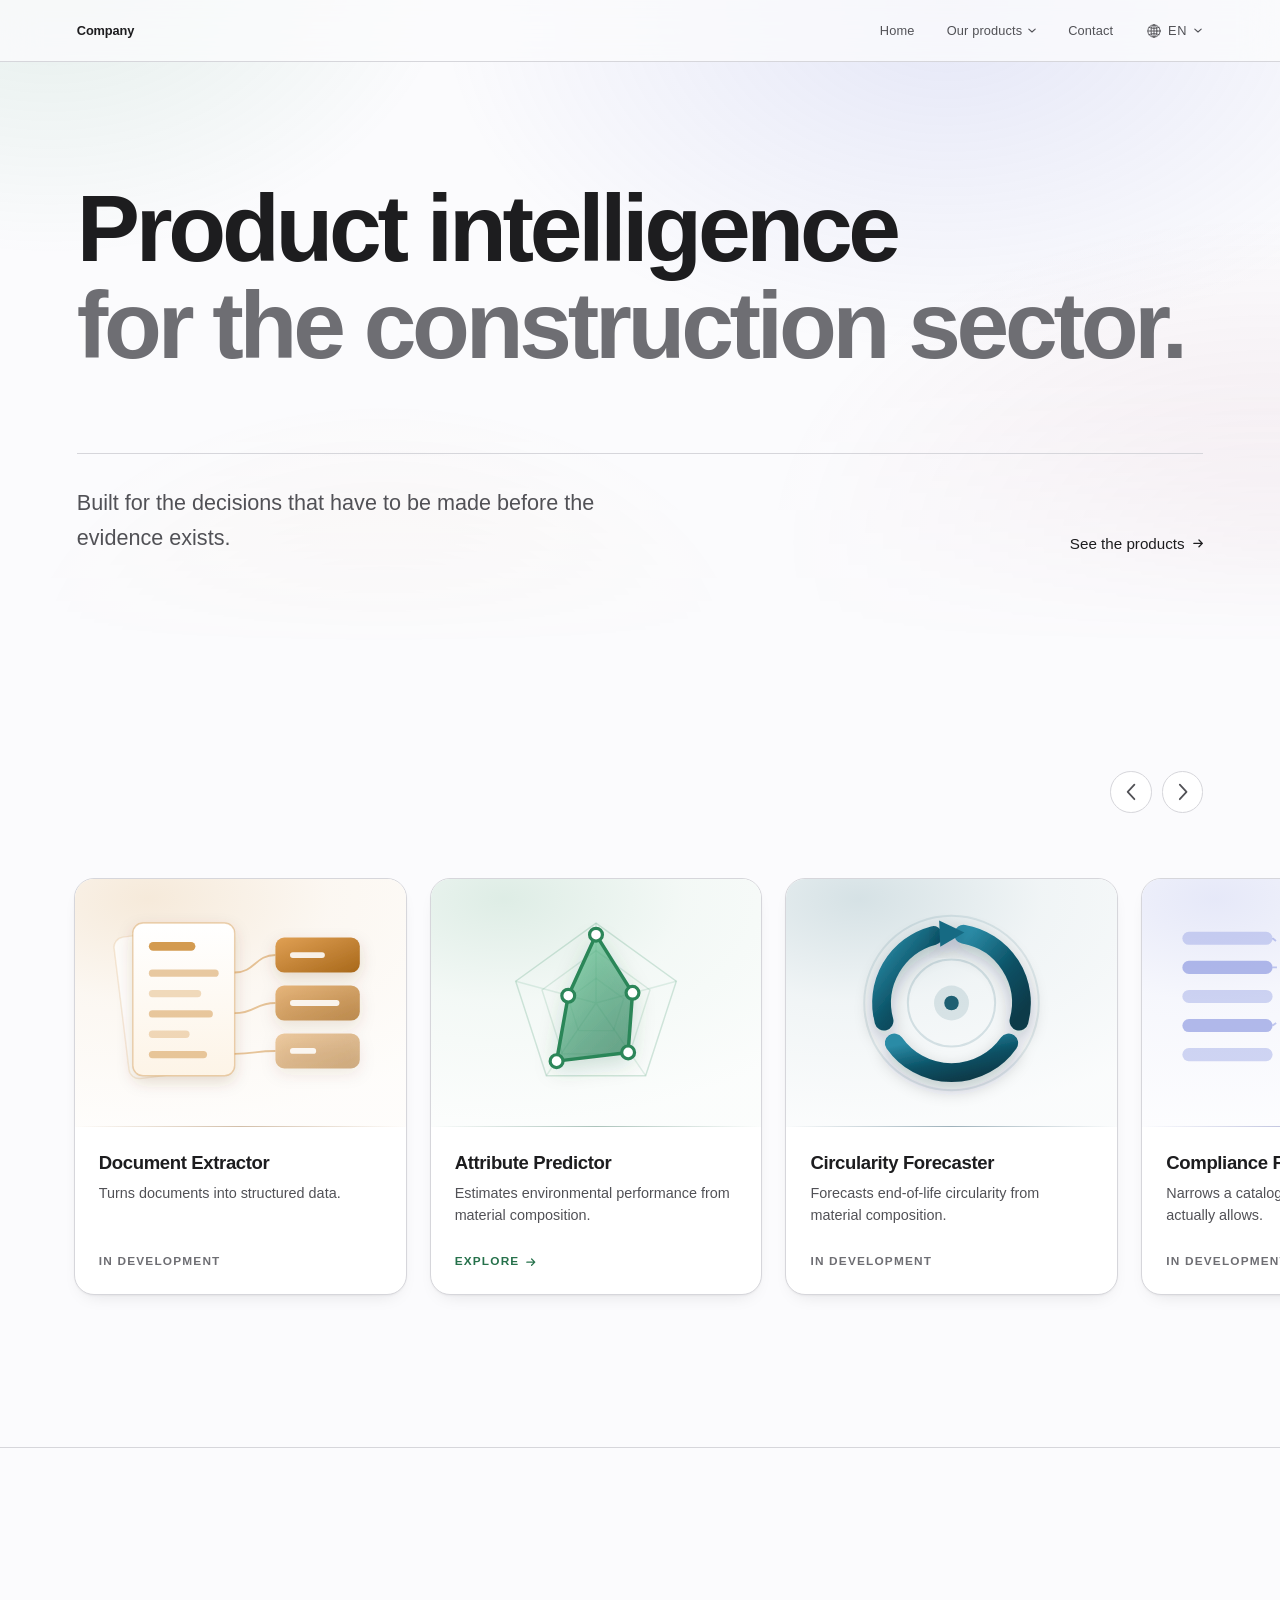
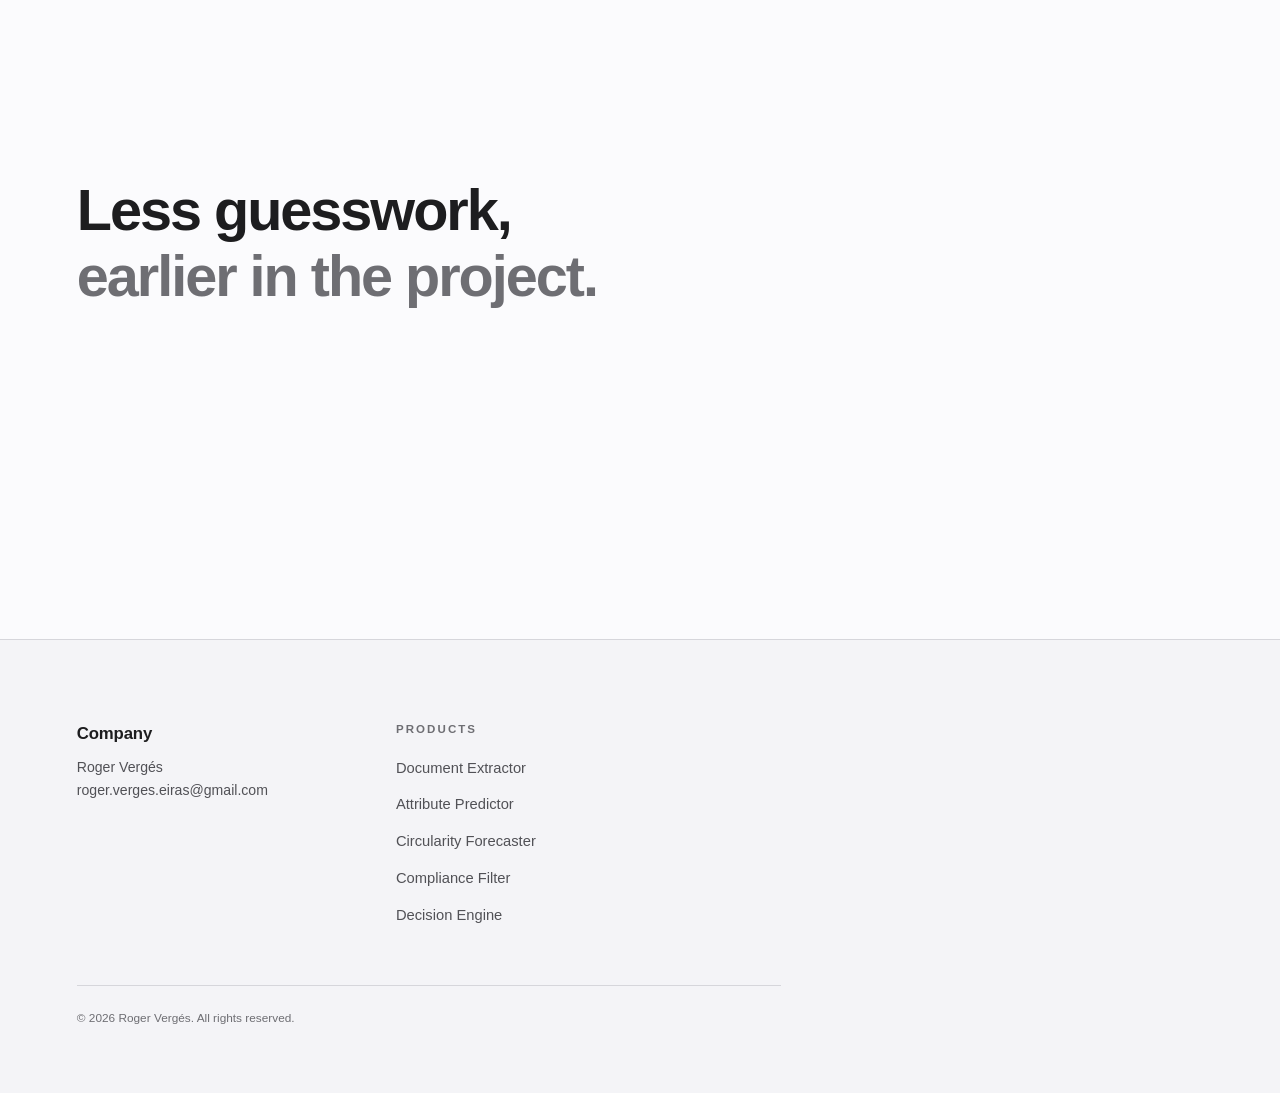
==== commit ede5b374: "website expansion" ====
--- a/index.html
+++ b/index.html
@@ -3,523 +3,161 @@
 <head>
 <meta charset="utf-8">
 <meta name="viewport" content="width=device-width, initial-scale=1">
-<title>Attribute Predictor: early environmental estimates from material composition</title>
+<title>Company: product intelligence for the construction sector</title>
 <meta name="description" data-i18n-attr="content:meta.description"
-      content="Estimates how a construction product is likely to perform environmentally, from its material composition. Built for early design and for existing products with no declaration. Complements an EPD and a full LCA.">
-<meta name="color-scheme" content="dark">
-<meta name="theme-color" content="#0f1412">
+      content="Product intelligence for the construction sector. Built for the decisions that have to be made before the evidence exists.">
+<meta name="color-scheme" content="light">
+<meta name="theme-color" content="#fbfbfd">
 <link rel="canonical" href="https://eirasroger.github.io/attribute-predictor/">
 
-<!-- og:image must be absolute; crawlers do not run JS, so these stay English -->
+<!-- crawlers do not run JS, so these stay English -->
 <meta property="og:type" content="website">
-<meta property="og:site_name" content="Attribute Predictor">
+<meta property="og:site_name" content="Company">
 <meta property="og:url" content="https://eirasroger.github.io/attribute-predictor/">
-<meta property="og:title" content="Attribute Predictor: replace the guess with an estimate">
+<meta property="og:title" content="Product intelligence for the construction sector">
 <meta property="og:description"
-      content="Estimates how a construction product is likely to perform environmentally, from its material composition. For early design, and for products with no declaration.">
-<meta property="og:image" content="https://eirasroger.github.io/attribute-predictor/assets/og-card.png">
-<meta property="og:image:width" content="1200">
-<meta property="og:image:height" content="630">
-<meta property="og:image:alt"
-      content="A rendered partition with one timber face, beside the words: replace the guess with an estimate.">
+      content="Built for the decisions that have to be made before the evidence exists.">
 <meta property="og:locale" content="en">
-<meta name="twitter:card" content="summary_large_image">
+<meta name="twitter:card" content="summary">
 
 <link rel="icon" type="image/png" href="assets/favicon.png">
 <link rel="apple-touch-icon" href="assets/logo.png">
-<link rel="stylesheet" href="css/site.css">
+<script src="js/boot.js"></script>
+<link rel="stylesheet" href="css/base.css">
+<link rel="stylesheet" href="css/hub.css">
+</head>
+<body data-base="" data-page="hub">
 
-<!-- Decided before first paint. Only copy of the detection logic. -->
-<script>
-(function () {
-  var LANGS = ['en', 'ca'], root = document.documentElement, pick = null;
-  try { pick = new URLSearchParams(location.search).get('lang'); } catch (e) {}
-  if (LANGS.indexOf(pick) < 0) {
-    try { pick = localStorage.getItem('ap-lang'); } catch (e) {}
-  }
-  if (LANGS.indexOf(pick) < 0) {
-    var want = navigator.languages || [navigator.language || ''];
-    pick = 'en';
-    for (var i = 0; i < want.length; i++) {
-      var code = String(want[i]).toLowerCase().split('-')[0];
-      if (LANGS.indexOf(code) > -1) { pick = code; break; }
-    }
-  }
-  root.lang = pick;
-  if (pick !== 'en') {
-    root.className += ' i18n-pending';
-    setTimeout(function () { root.classList.remove('i18n-pending'); }, 1500);
-  }
-})();
-</script>
-</head>
-<body>
-
-<header class="topbar" id="topbar">
-  <div class="topbar-id">
-    <img class="topbar-mark" src="assets/logo.png" alt="" width="22" height="22">
-    <span class="wordmark">Attribute Predictor</span>
-    <span class="topbar-tag" data-i18n="topbar.tag">Windows desktop app</span>
-  </div>
-
-  <nav class="nav" data-i18n-attr="aria-label:nav.label" aria-label="Main">
-    <!-- narrow screens fold everything below into this -->
-    <button type="button" class="nav-toggle" id="nav-toggle"
-            aria-expanded="false" aria-controls="nav-items"
-            data-i18n-attr="aria-label:nav.menu" aria-label="Menu">
-      <span class="nav-bars" aria-hidden="true"><i></i><i></i><i></i></span>
-    </button>
-
-    <div class="nav-items" id="nav-items">
-      <!-- About stays hidden until there is a page for it; the key is kept. -->
-      <a class="nav-link" data-i18n="nav.about" hidden>About</a>
-      <a class="nav-link" data-i18n="nav.contact"
-         href="mailto:roger.verges.eiras@gmail.com?subject=Attribute%20Predictor">Contact</a>
-
-      <div class="lang" id="lang">
-        <button type="button" class="lang-btn" id="lang-btn"
-                aria-expanded="false" aria-controls="lang-list"
-                data-i18n-attr="aria-label:ui.language" aria-label="Language">
-          <svg class="globe" viewBox="0 0 24 24" fill="none" stroke="currentColor"
-               stroke-width="1.4" stroke-linecap="round" aria-hidden="true"
-               focusable="false">
-            <circle cx="12" cy="12" r="9.25"/>
-            <path d="M12 2.75v18.5M2.75 12h18.5"/>
-            <path d="M4.4 6.6c2.2.9 4.8 1.4 7.6 1.4s5.4-.5 7.6-1.4"/>
-            <path d="M4.4 17.4c2.2-.9 4.8-1.4 7.6-1.4s5.4.5 7.6 1.4"/>
-            <ellipse cx="12" cy="12" rx="4.4" ry="9.25"/>
-          </svg>
-          <span class="lang-code" id="lang-code">EN</span>
-          <svg class="caret" viewBox="0 0 10 6" fill="none" stroke="currentColor"
-               stroke-width="1.4" stroke-linecap="round" stroke-linejoin="round"
-               aria-hidden="true" focusable="false"><path d="M1 1.4 5 5 9 1.4"/></svg>
-        </button>
-
-        <ul class="lang-list" id="lang-list">
-          <li>
-            <button type="button" class="lang-opt" data-lang="en" lang="en">
-              <img src="assets/british-language.webp" alt="" width="20" height="20">
-              <span data-i18n="ui.english">English</span>
-            </button>
-          </li>
-          <li>
-            <button type="button" class="lang-opt" data-lang="ca" lang="ca">
-              <img src="assets/catalan-language.webp" alt="" width="20" height="20">
-              <span data-i18n="ui.catalan">Catalan</span>
-            </button>
-          </li>
-        </ul>
-      </div>
-    </div>
-  </nav>
-</header>
+<header class="topbar" id="topbar"></header>
 
 <main>
 
-  <!-- 1 ▸ hero ------------------------------------------------------------ -->
-  <section class="hero" id="hero">
-    <div class="hero-mast hero-fade">
-      <img class="hero-mark" src="assets/logo.png"
-           alt="Attribute Predictor" width="84" height="84">
-      <p class="eyebrow">Attribute Predictor</p>
-    </div>
+  <section class="hub-hero">
+    <div class="hub-hero-wash" aria-hidden="true"></div>
 
-    <div class="hero-inner" id="hero-inner">
-      <h1 class="display" id="hero-head" data-split data-i18n-html="hero.head">
-        Replace the guess<br>with an <span class="accent">estimate</span>.
-      </h1>
-      <p class="lede hero-fade hero-fade-2" data-i18n="hero.lede">
-        Give it a material composition. It estimates how a construction product
-        is likely to perform environmentally, so early design work and existing
-        buildings have something to quantify.
+    <h1 class="display hub-head" data-i18n-html="hub.head">
+      Product intelligence<br><span class="dim">for the construction sector.</span>
+    </h1>
+
+    <div class="hub-hero-foot">
+      <p class="lede" data-i18n="hub.lede">
+        Built for the decisions that have to be made before the evidence exists.
       </p>
-    </div>
-
-    <div class="hero-side hero-fade hero-fade-3" id="hero-side">
-
-      <div class="hero-render" id="hero-render" aria-hidden="true">
-        <div class="hr-frame">
-        <img class="hr-shot is-on" id="hr-timber"
-             src="assets/partition-timber.webp" alt="" width="1170" height="743">
-        <img class="hr-shot" id="hr-gypsum"
-             src="assets/partition-gypsum.webp" alt="" width="1170" height="743">
-        <img class="hr-shot" id="hr-aluminium"
-             src="assets/partition-aluminium.webp" alt="" width="1170" height="743">
-
-          <svg class="hr-trace" viewBox="0 0 1170 743" preserveAspectRatio="none"
-               focusable="false">
-            <polygon points="232,264 665,141 666,363 233,527"/>
-          </svg>
-        </div>
-      </div>
-
-      <div class="hero-demo" id="hero-demo" aria-hidden="true">
-        <div>
-          <div class="hd-comp"><div class="hd-fill" id="hd-comp"></div></div>
-          <div class="hd-row">
-            <span class="hd-name" id="hd-name"></span>
-            <span class="hd-read">
-              <span class="hd-val" id="hd-val"></span>
-              <span class="hd-unit">kg CO₂-eq/kg</span>
-            </span>
-          </div>
-          <p class="hd-cap" data-i18n="hero.loop.caption">Greenhouse gas emissions. Illustrative only.</p>
-        </div>
-      </div>
-
-    </div>
-
-    <div class="scroll-cue" aria-hidden="true"><span></span></div>
-  </section>
-
-  <!-- 2 ▸ the gap ---------------------------------------------------------- -->
-  <section class="statement">
-    <p class="reveal" data-i18n-html="gap.statement">
-      A declaration describes a product that exists.<br>
-      <span class="dim">Many of the decisions that shape it happen first.</span>
-    </p>
-  </section>
-
-  <!-- 3 ▸ positioning, stated early ---------------------------------------- -->
-  <section class="prose prose-full">
-    <h2 class="section-head reveal" data-i18n="fits.head">Where it fits.</h2>
-    <p class="reveal" data-i18n="fits.lede">
-      Two moments in a project share the same problem: a decision worth
-      quantifying, and nothing yet to quantify it with.
-    </p>
-
-    <ul class="fits reveal">
-      <li>
-        <h3 data-i18n="fits.early.head">Early design</h3>
-        <p data-i18n="fits.early.body">
-          Compare compositions in minutes, while everything is still open.
-          Iterate on the option, not on the paperwork.
-        </p>
-      </li>
-      <li>
-        <h3 data-i18n="fits.existing.head">Renovation and existing stock</h3>
-        <p data-i18n="fits.existing.body">
-          The partition already in the building has no declaration and never
-          will. That used to mean no number at all. Now you can estimate one,
-          and see how far to trust it.
-        </p>
-      </li>
-    </ul>
-
-    <p class="reveal callout" data-i18n="fits.callout">
-      A full LCA does the accounting once the design settles and verified data
-      exists. Attribute Predictor covers the stretch before that, where the
-      decisions are still being made.
-    </p>
-  </section>
-
-  <!-- 4 ▸ layer by layer -------------------------------------------------- -->
-  <section class="assembly" aria-labelledby="assembly-heading">
-    <div class="assembly-intro">
-      <h2 id="assembly-heading" class="section-head reveal" data-i18n="assembly.head">
-        Layer by layer.
-      </h2>
-      <p class="reveal" data-i18n="assembly.lede">
-        Nobody specifies a wall in one go. The cladding is chosen, then the
-        insulation behind it, then the membrane, then the board that closes the
-        room. Each of those is a product with a composition of its own, and any
-        one of them can be estimated on its own.
-      </p>
-    </div>
-
-    <div class="as-track" id="as-track">
-      <div class="as-stage">
-        <div class="as-group" id="as-group">
-          <!-- aria-hidden: the panel carries the same content as text -->
-          <svg id="as-svg" aria-hidden="true" focusable="false"></svg>
-          <div class="as-panel" id="as-panel"></div>
-        </div>
-      </div>
+      <a class="hub-jump" href="#products">
+        <span data-i18n="hub.jump">See the products</span>
+        <svg viewBox="0 0 12 10" fill="none" stroke="currentColor"
+             stroke-width="1.5" stroke-linecap="round" stroke-linejoin="round"
+             aria-hidden="true" focusable="false"><path d="M1 5h9M6.8 1.2 10.6 5l-3.8 3.8"/></svg>
+      </a>
     </div>
   </section>
 
-  <!-- 4 ▸ act one: one indicator, one number ------------------------------- -->
-  <section class="bigviz" id="bigviz" aria-labelledby="bigviz-heading">
+  <section class="products" id="products" aria-labelledby="products-heading">
 
-    <div class="bigviz-intro">
-      <h2 id="bigviz-heading" class="section-head reveal" data-i18n-html="bigviz.head">
-        One partition.<br><span class="dim">Many ways to build it.</span>
-      </h2>
-      <p class="section-sub reveal" data-i18n="bigviz.sub">
-        Same category, same job, same functional unit. Change the composition
-        and the estimate follows.
-      </p>
-    </div>
+    <div class="products-head">
+      <div>
+        <h2 class="section-head reveal" id="products-heading"
+            data-i18n="hub.products.head">Our products.</h2>
+        <p class="products-sub reveal" data-i18n="hub.products.sub">
+          Different problems, one way of working.
+        </p>
+      </div>
 
-    <div class="bigviz-track" id="bigviz-track">
-      <div class="bigviz-stage" id="bigviz-stage">
-        <div class="bv-inner">
-          <p class="bv-eyebrow" data-i18n="bigviz.eyebrow">Estimated greenhouse gas, per kilogram</p>
-
-          <p class="bv-number">
-            <span id="bv-num">0.280</span><span class="bv-unit">kg CO₂-eq/kg</span>
-          </p>
-
-          <div class="bv-scale" aria-hidden="true">
-            <div class="bv-band" id="bv-band"></div>
-            <div class="bv-fill" id="bv-fill"></div>
-            <div class="bv-edge" id="bv-edge-lo"></div>
-            <div class="bv-edge" id="bv-edge-hi"></div>
-            <div class="bv-median" id="bv-median"></div>
-          </div>
-          <div class="bv-ticks" aria-hidden="true">
-            <span data-i18n="scale.low">0.1× median</span><span data-i18n="scale.median">median</span><span data-i18n="scale.high">10×</span>
-          </div>
-
-          <div class="bv-foot">
-            <span class="bv-name" id="bv-name">Timber frame</span>
-            <span class="chip" id="bv-chip"></span>
-          </div>
-
-        </div>
+      <div class="rail-nav">
+        <button type="button" class="rail-btn" id="rail-prev"
+                data-i18n-attr="aria-label:hub.rail.prev" aria-label="Previous">
+          <svg viewBox="0 0 10 16" fill="none" stroke="currentColor"
+               stroke-width="1.6" stroke-linecap="round" stroke-linejoin="round"
+               aria-hidden="true" focusable="false"><path d="M7.5 1.5 1.5 8l6 6.5"/></svg>
+        </button>
+        <button type="button" class="rail-btn" id="rail-next"
+                data-i18n-attr="aria-label:hub.rail.next" aria-label="Next">
+          <svg viewBox="0 0 10 16" fill="none" stroke="currentColor"
+               stroke-width="1.6" stroke-linecap="round" stroke-linejoin="round"
+               aria-hidden="true" focusable="false"><path d="M2.5 1.5 8.5 8l-6 6.5"/></svg>
+        </button>
       </div>
     </div>
 
-    <div class="bv-static" id="bv-static"></div>
-  </section>
+    <div class="rail" id="rail">
 
-  <!-- 5 + 6 ▸ act two: the full stage --------------------------------------- -->
-  <section class="sim" id="sim" aria-labelledby="sim-heading">
+      <a class="card" href="extractor/" data-tint="extractor" data-ready="false">
+        <div class="card-art">
+          <img src="assets/marks/extractor.svg" alt="" width="120" height="120">
+        </div>
+        <div class="card-body">
+          <h3 class="card-name">Document Extractor</h3>
+          <p class="card-tag">Turns documents into structured data.</p>
+          <span class="card-cue"><span data-i18n="status.soon">In development</span></span>
+        </div>
+      </a>
 
-    <!-- the turn and the heading it sets up, side by side -->
-    <div class="sim-head">
-      <p class="sim-claim reveal" data-i18n-html="sim.claim">
-        Carbon is one of five.<br>
-        <span class="dim">A composition that wins on one can lose on another.</span>
-      </p>
-      <div class="sim-intro">
-        <h2 id="sim-heading" class="section-head reveal" data-i18n-html="sim.head">
-          Every indicator,<br><span class="dim">every time you change a material.</span>
-        </h2>
-        <p class="section-sub reveal" data-i18n="sim.sub">
-          The same three builds, read against the whole category.
-        </p>
-      </div>
-    </div>
+      <a class="card" href="predictor/" data-tint="predictor" data-ready="true">
+        <div class="card-art">
+          <img src="assets/marks/predictor.svg" alt="" width="120" height="120">
+        </div>
+        <div class="card-body">
+          <h3 class="card-name">Attribute Predictor</h3>
+          <p class="card-tag">Estimates environmental performance from material composition.</p>
+          <span class="card-cue"><span data-i18n="status.explore">Explore</span>
+            <svg viewBox="0 0 12 10" fill="none" stroke="currentColor"
+                 stroke-width="1.5" stroke-linecap="round" stroke-linejoin="round"
+                 aria-hidden="true" focusable="false"><path d="M1 5h9M6.8 1.2 10.6 5l-3.8 3.8"/></svg>
+          </span>
+        </div>
+      </a>
 
-    <div class="sim-track" id="sim-track">
-      <div class="sim-stage" id="sim-stage">
-        <div class="stage-inner">
+      <a class="card" href="circularity/" data-tint="circularity" data-ready="false">
+        <div class="card-art">
+          <img src="assets/marks/circularity.svg" alt="" width="120" height="120">
+        </div>
+        <div class="card-body">
+          <h3 class="card-name">Circularity Forecaster</h3>
+          <p class="card-tag">Forecasts end-of-life circularity from material composition.</p>
+          <span class="card-cue"><span data-i18n="status.soon">In development</span></span>
+        </div>
+      </a>
 
-          <div class="stage-head">
-            <div class="stage-cat">
-              <span class="label" data-i18n="sim.category">Category</span>
-              <span class="value" id="cat-name">Indoor partition</span>
-            </div>
-            <div class="stage-variant">
-              <span class="label" data-i18n="sim.composition">Composition</span>
-              <span class="value" id="variant-name">Timber frame</span>
-              <span class="variant-note" id="variant-note"></span>
-            </div>
-            <ol class="stage-dots" id="stage-dots" aria-hidden="true"></ol>
-          </div>
+      <a class="card" href="compliance/" data-tint="compliance" data-ready="false">
+        <div class="card-art">
+          <img src="assets/marks/compliance.svg" alt="" width="120" height="120">
+        </div>
+        <div class="card-body">
+          <h3 class="card-name">Compliance Filter</h3>
+          <p class="card-tag">Narrows a catalogue to what the project actually allows.</p>
+          <span class="card-cue"><span data-i18n="status.soon">In development</span></span>
+        </div>
+      </a>
 
-          <div class="stage-body">
+      <a class="card" href="recommender/" data-tint="recommender" data-ready="false">
+        <div class="card-art">
+          <img src="assets/marks/recommender.svg" alt="" width="120" height="120">
+        </div>
+        <div class="card-body">
+          <h3 class="card-name">Decision Engine</h3>
+          <p class="card-tag">Automates the trade-off between cost, performance, impact and circularity.</p>
+          <span class="card-cue"><span data-i18n="status.soon">In development</span></span>
+        </div>
+      </a>
 
-            <div class="panel panel-inputs">
-              <h3 class="panel-title" data-i18n="sim.materials">Material composition</h3>
-              <ul class="materials" id="materials"></ul>
-            </div>
-
-            <div class="panel panel-radar">
-              <div class="radar-holder">
-                <!-- aria-hidden: the readouts panel states every value in words -->
-                <svg id="radar" class="radar-svg" viewBox="0 0 420 380"
-                     aria-hidden="true" focusable="false"></svg>
-              </div>
-              <ul class="radar-key">
-                <li><span class="key-swatch key-median"></span><span data-i18n="radar.key.median">Category median</span></li>
-                <li><span class="key-swatch key-value"></span><span data-i18n="radar.key.value">Product impact</span></li>
-              </ul>
-            </div>
-
-            <div class="panel panel-readouts">
-              <h3 class="panel-title" data-i18n="sim.readouts">Estimated, per kilogram</h3>
-              <ul class="readouts" id="readouts"></ul>
-            </div>
-
-          </div>
-
-        </div>
-      </div>
-    </div>
-
-    <!-- unpinned equivalent: reduced motion, or a viewport too short to pin -->
-    <div class="sim-static" id="sim-static">
-      <!-- one legend for all three cards -->
-      <ul class="radar-key static-key" aria-hidden="true">
-        <li><span class="key-swatch key-median"></span><span data-i18n="radar.key.median">Category median</span></li>
-        <li><span class="key-swatch key-value"></span><span data-i18n="radar.key.value">Product impact</span></li>
-      </ul>
-      <div class="static-grid" id="static-grid"></div>
-    </div>
-
-  </section>
-
-  <!-- 7 + 8 ▸ context, and the confidence attached to it --------------------- -->
-  <div class="duo">
-
-  <section class="prose">
-    <h2 class="section-head reveal" data-i18n="context.head">Measured against its own kind.</h2>
-    <p class="reveal" data-i18n="context.body">
-      A raw value per kilogram tells you very little. Heavy materials score well
-      simply by being heavy. So every result is placed against the real spread
-      for that category: the median, and the band the middle half of products
-      fall inside.
-    </p>
-  </section>
-
-  <section class="prose">
-    <h2 class="section-head reveal" data-i18n="range.head">Every estimate carries a range.</h2>
-    <p class="reveal" data-i18n-html="range.body">
-      A verdict reads better, typical or worse than typical. When the range
-      crosses the threshold the wording softens to <em>likely</em> and the
-      colour eases off.
-    </p>
-    <div class="verdict-demo reveal" aria-hidden="true">
-      <div class="vd"><span class="chip chip-good" data-i18n="verdict.good">Better than typical</span></div>
-      <div class="vd"><span class="chip chip-good chip-soft" data-i18n="verdict.good.soft">Likely better than typical</span></div>
-      <div class="vd"><span class="chip" data-i18n="verdict.mid">Typical for the category</span></div>
-      <div class="vd"><span class="chip chip-soft" data-i18n="verdict.mid.soft">Likely typical for the category</span></div>
-      <div class="vd"><span class="chip chip-bad chip-soft" data-i18n="verdict.bad.soft">Likely worse than typical</span></div>
-      <div class="vd"><span class="chip chip-bad" data-i18n="verdict.bad">Worse than typical</span></div>
     </div>
   </section>
 
-  </div>
-
-  <!-- 9 ▸ one indicator, stage by stage ------------------------------------ -->
-  <section class="prose prose-wide" aria-labelledby="stages-heading">
-    <h2 id="stages-heading" class="section-head reveal" data-i18n="stages.head">Then open one up.</h2>
-    <p class="reveal" data-i18n="stages.lede">
-      A total tells you the size of the number. The stages tell you where it
-      comes from. Every indicator is estimated stage by stage, and each stage
-      carries its own certainty.
+  <section class="statement hub-close">
+    <p class="reveal" data-i18n-html="hub.close">
+      Less guesswork,<br>
+      <span class="dim">earlier in the project.</span>
     </p>
-
-    <figure class="stagechart reveal" id="stagechart">
-      <figcaption class="sc-head">
-        <div>
-          <h3 class="sc-title" data-i18n="stages.chart.title">Estimated greenhouse gas by life-cycle stage</h3>
-        </div>
-        <div class="sc-switch" role="group" aria-label="Choose a composition"
-             data-i18n-attr="aria-label:stages.chart.switch">
-          <!-- buttons injected -->
-        </div>
-      </figcaption>
-
-      <div class="sc-total">
-        <span class="sc-total-label" data-i18n="stages.total">Total</span>
-        <span class="sc-total-val" id="sc-total">0.280</span>
-        <span class="sc-total-unit">kg CO₂-eq/kg</span>
-      </div>
-
-      <div class="sc-plot">
-        <!-- aria-hidden: #sc-table below carries the same values as text -->
-        <svg id="sc-svg" aria-hidden="true" focusable="false"></svg>
-      </div>
-
-      <!-- .sr-only goes on the wrapper: a table cannot shrink below min-content -->
-      <div class="sr-only">
-        <table id="sc-table">
-          <caption data-i18n="stages.table.caption">
-            Estimated greenhouse gas by life-cycle stage, kg CO₂-eq per kilogram
-          </caption>
-          <thead>
-            <tr><th scope="col" data-i18n="stages.table.stage">Stage</th>
-                <th scope="col" data-i18n="stages.table.estimate">Estimate</th>
-                <th scope="col" data-i18n="stages.table.range">Range</th></tr>
-          </thead>
-          <tbody></tbody>
-        </table>
-      </div>
-
-    </figure>
-
-    <p class="reveal" data-i18n="stages.body">
-      A1 to A3, C3, C4 and D follow from the materials themselves, so they can
-      be estimated with an uncertainty the model knows and states. A4 to A5 and
-      C1 to C2 are set by transport distance and site process, which belong to
-      the project. Those stay outside the model, and outside the claim.
-    </p>
-  </section>
-
-  <!-- 10 + 11 ▸ how accurate, and where it runs ----------------------------- -->
-  <div class="duo">
-
-  <section class="prose">
-    <h2 class="section-head reveal" data-i18n="accuracy.head">Accuracy, stated as a factor.</h2>
-    <p class="reveal" data-i18n="accuracy.body">
-      These indicators span six orders of magnitude, so accuracy is reported as
-      fold error: how close the estimate lands, as a multiple.
-    </p>
-    <div class="figures reveal">
-      <div class="fig">
-        <span class="fig-n"><span data-i18n="accuracy.fold.value">1.07–1.39</span><span class="fig-x">×</span></span>
-        <span class="fig-cap" data-i18n="accuracy.fold.cap">Median fold error, across targets</span>
-      </div>
-      <div class="fig">
-        <span class="fig-n" data-i18n="accuracy.n.value">~8 500</span>
-        <span class="fig-cap" data-i18n="accuracy.n.cap">Labelled products behind it</span>
-      </div>
-    </div>
-  </section>
-
-  <section class="prose">
-    <h2 class="section-head reveal" data-i18n="platform.head">It runs on your machine.</h2>
-    <p class="reveal" data-i18n="platform.body">
-      A Windows desktop application. Change a material and all twenty-five
-      estimates land instantly — fast enough to keep pace with the conversation
-      you are having about the design.
-    </p>
-  </section>
-
-  </div>
-
-  <!-- 12 ▸ close ----------------------------------------------------------- -->
-  <section class="statement statement-close">
-    <p class="reveal" data-i18n-html="close.statement">
-      Predicts. Estimates.<br>
-      <span class="dim">And tells you how far to trust it.</span>
-    </p>
-    <img class="close-mark reveal" src="assets/logo.png" alt=""
-         width="420" height="420">
   </section>
 
 </main>
 
-<footer class="footer">
-  <div class="footer-inner">
-    <p class="footer-mark">
-      <img src="assets/logo.png" alt="" width="26" height="26">
-      <span>Attribute Predictor<span class="tm">™</span></span>
-    </p>
-    <p class="footer-contact">
-      Roger Vergés ·
-      <a href="mailto:roger.verges.eiras@gmail.com">roger.verges.eiras@gmail.com</a>
-    </p>
-    <p class="footer-note" data-i18n="footer.note">
-      Figures on this page are an illustrative interface demonstration, not
-      model output. Attribute Predictor produces estimates for early decision
-      support. It is not an Environmental Product Declaration and does not
-      replace a verified LCA.
-    </p>
-    <p class="footer-legal" data-i18n="footer.legal">
-      © 2026 Roger Vergés. All rights reserved.
-    </p>
-  </div>
-</footer>
+<footer id="sitefooter"></footer>
 
-<!-- i18n first: site.js reads window.I18N at load -->
 <script src="js/i18n.js"></script>
-<script src="js/data.js"></script>
-<script src="js/site.js"></script>
-<!-- self-contained; only reads INDICATORS -->
-<script src="js/assembly.js"></script>
+<script src="js/copy.hub.js"></script>
+<script src="js/products.js"></script>
+<script src="js/shell.js"></script>
+<script src="js/hub.js"></script>
 </body>
 </html>
--- a/css/base.css
+++ b/css/base.css
@@ -0,0 +1,499 @@
+/* ===========================================================================
+   Shared shell. Structure only: every page sets its own --ground / --ink /
+   --accent before this is used. No build step; served as-is.
+   =========================================================================== */
+
+:root {
+  --ease: cubic-bezier(0.16, 0.84, 0.28, 1);
+  --slow: 1.1s;
+
+  --pad: clamp(1.5rem, 6vw, 8rem);
+  --measure: 34rem;
+}
+
+/* --- product tints -------------------------------------------------------- */
+
+/* Identity only, never the sole carrier of meaning: every card names itself.
+   assets/marks/*.svg bake the same values; change one, change both. */
+[data-tint="extractor"]   { --pc: #c98226; --pi: #8f5a12; }
+[data-tint="predictor"]   { --pc: #3d9468; --pi: #26714b; }
+[data-tint="circularity"] { --pc: #0b5266; --pi: #0b5266; }
+[data-tint="compliance"]  { --pc: #6b7ad8; --pi: #4453ad; }
+[data-tint="recommender"] { --pc: #a8506e; --pi: #93445f; }
+
+*, *::before, *::after { box-sizing: border-box; }
+
+html {
+  background: var(--ground);
+  -webkit-text-size-adjust: 100%;
+}
+
+body {
+  margin: 0;
+  background: var(--ground);
+  color: var(--ink);
+  font-family: -apple-system, BlinkMacSystemFont, "Segoe UI", Inter, Roboto,
+               Helvetica, Arial, sans-serif;
+  font-size: 17px;
+  line-height: 1.65;
+  -webkit-font-smoothing: antialiased;
+  overflow-x: hidden;
+}
+
+.sr-only {
+  position: absolute; width: 1px; height: 1px;
+  padding: 0; margin: -1px; overflow: hidden;
+  clip: rect(0 0 0 0); white-space: nowrap; border: 0;
+}
+
+em { font-style: normal; color: var(--accent); }
+a  { color: var(--accent); text-decoration: none; }
+a:hover { text-decoration: underline; }
+
+/* --- top bar -------------------------------------------------------------- */
+
+/* Always present; only its ground fades in on scroll. */
+.topbar {
+  position: fixed; inset: 0 0 auto 0; z-index: 40;
+  display: flex; align-items: center; gap: 0.9rem;
+  padding: 1rem var(--pad);
+  font-size: 0.8rem; letter-spacing: 0.02em;
+  background-color: transparent;
+  border-bottom: 1px solid transparent;
+  transition: background-color 0.6s var(--ease), border-color 0.6s var(--ease),
+              backdrop-filter 0.6s var(--ease);
+}
+.topbar.visible,
+.topbar.nav-open {
+  background-color: color-mix(in srgb, var(--ground) 78%, transparent);
+  backdrop-filter: blur(18px);
+  border-bottom-color: var(--line);
+}
+
+.topbar-id {
+  display: flex; align-items: center; gap: 0.9rem;
+  min-width: 0;
+  opacity: 0; transform: translateY(-100%);
+  transition: opacity 0.6s var(--ease), transform 0.6s var(--ease);
+}
+.topbar.visible .topbar-id { opacity: 1; transform: none; }
+
+.topbar-mark { width: 1.35rem; height: auto; display: block; }
+.wordmark {
+  font-weight: 600; letter-spacing: -0.01em; margin-right: 0.2rem;
+  white-space: nowrap;
+}
+.topbar-home {
+  color: var(--ink); text-decoration: none;
+  font-weight: 600; letter-spacing: -0.01em; white-space: nowrap;
+  transition: color 0.3s var(--ease);
+}
+.topbar-home:hover { color: var(--accent); text-decoration: none; }
+.topbar-sep { color: var(--ink-faint); margin: 0 -0.35rem; }
+.topbar-tag { color: var(--ink-faint); white-space: nowrap; }
+@media (max-width: 52rem) { .topbar-tag { display: none; } }
+/* the product name earns the room here; home is still in the nav and footer */
+@media (max-width: 34rem) { .topbar-home, .topbar-sep { display: none; } }
+
+/* --- nav ------------------------------------------------------------------ */
+
+.nav { margin-left: auto; }
+
+.nav-items {
+  display: flex; align-items: center;
+  gap: clamp(1.1rem, 2.4vw, 2rem);
+}
+
+.nav-link {
+  color: var(--ink-dim); text-decoration: none;
+  letter-spacing: 0.01em; white-space: nowrap;
+  transition: color 0.3s var(--ease);
+}
+.nav-link:hover, .nav-link:focus-visible { color: var(--ink); text-decoration: none; }
+
+.nav-toggle {
+  display: none;
+  padding: 0.35rem; margin: -0.35rem;
+  border: 0; background: none; color: var(--ink-dim); cursor: pointer;
+}
+.nav-bars { display: block; width: 1.1rem; }
+.nav-bars i {
+  display: block; height: 1.5px; background: currentColor;
+  transition: transform 0.32s var(--ease), opacity 0.32s var(--ease);
+}
+.nav-bars i + i { margin-top: 4px; }
+[aria-expanded="true"] .nav-bars i:nth-child(1) { transform: translateY(5.5px) rotate(45deg); }
+[aria-expanded="true"] .nav-bars i:nth-child(2) { opacity: 0; }
+[aria-expanded="true"] .nav-bars i:nth-child(3) { transform: translateY(-5.5px) rotate(-45deg); }
+
+/* --- products menu -------------------------------------------------------- */
+
+.drop { position: relative; }
+
+.drop-btn {
+  display: flex; align-items: center; gap: 0.35rem;
+  padding: 0.25rem 0.1rem; border: 0; background: none;
+  color: var(--ink-dim); cursor: pointer;
+  font: inherit; letter-spacing: 0.01em; white-space: nowrap;
+  transition: color 0.3s var(--ease);
+}
+.drop-btn:hover, .drop-btn[aria-expanded="true"] { color: var(--ink); }
+
+.drop-panel {
+  position: absolute; top: calc(100% + 0.75rem); right: 0; z-index: 5;
+  width: 25rem; max-width: calc(100vw - 2rem);
+  padding: 0.4rem;
+  background: color-mix(in srgb, var(--ground) 94%, var(--ink));
+  border: 1px solid var(--line);
+  border-radius: 0.9rem;
+  backdrop-filter: blur(18px);
+  box-shadow: 0 1.4rem 3rem -1rem rgba(0, 0, 0, 0.2);
+
+  display: none; opacity: 0; pointer-events: none;
+  transform: translateY(-0.4rem) scale(0.985); transform-origin: top right;
+  /* display in the transition is what lets it fade out instead of vanishing */
+  transition: opacity 0.19s var(--ease), transform 0.26s var(--ease),
+              display 0.26s allow-discrete;
+}
+.drop[data-open="true"] .drop-panel {
+  display: block; opacity: 1; transform: none; pointer-events: auto;
+}
+@starting-style {
+  .drop[data-open="true"] .drop-panel {
+    opacity: 0; transform: translateY(-0.4rem) scale(0.985);
+  }
+}
+
+.drop-panel ul { list-style: none; margin: 0; padding: 0; }
+
+.drop-item {
+  display: grid; grid-template-columns: auto minmax(0, 1fr);
+  align-items: center; gap: 0.85rem;
+  padding: 0.6rem; border-radius: 0.6rem;
+  color: inherit; text-decoration: none;
+  transition: background-color 0.25s var(--ease);
+}
+.drop-item:hover, .drop-item:focus-visible {
+  text-decoration: none;
+  background-color: color-mix(in srgb, var(--pc) 11%, transparent);
+}
+.drop-item:focus-visible { outline: 2px solid var(--pi); outline-offset: -2px; }
+
+.drop-art {
+  width: 4.5rem; aspect-ratio: 4 / 3;
+  display: grid; place-items: center;
+  border-radius: 0.5rem;
+  border: 1px solid color-mix(in srgb, var(--pc) 20%, var(--line));
+  background: color-mix(in srgb, var(--pc) 10%, var(--ground));
+}
+.drop-art img { width: 84%; height: auto; display: block; }
+
+.drop-name {
+  display: block;
+  font-size: 0.88rem; font-weight: 600; letter-spacing: -0.01em;
+  color: var(--ink);
+}
+.drop-tag {
+  display: block; margin-top: 0.12rem;
+  font-size: 0.76rem; line-height: 1.4; color: var(--ink-faint);
+}
+.drop-item[aria-current="page"] .drop-name { color: var(--pi); }
+
+.drop-all {
+  display: flex; align-items: center; gap: 0.45rem;
+  margin-top: 0.35rem; padding: 0.75rem 0.6rem 0.5rem;
+  border-top: 1px solid var(--line);
+  font-size: 0.8rem; font-weight: 500; color: var(--ink-dim);
+}
+.drop-all:hover { color: var(--ink); text-decoration: none; }
+.drop-all svg { width: 0.6rem; height: auto; }
+
+/* --- language menu -------------------------------------------------------- */
+
+.lang { position: relative; }
+
+.lang-btn {
+  display: flex; align-items: center; gap: 0.4rem;
+  padding: 0.25rem 0.1rem; border: 0; background: none;
+  color: var(--ink-dim); cursor: pointer;
+  font: inherit; letter-spacing: 0.06em;
+  transition: color 0.3s var(--ease);
+}
+.lang-btn:hover, .lang-btn[aria-expanded="true"] { color: var(--ink); }
+.globe { width: 1rem; height: 1rem; display: block; }
+.lang-code { font-weight: 500; }
+.caret {
+  width: 0.5rem; height: auto; display: block;
+  transition: transform 0.3s var(--ease);
+}
+[aria-expanded="true"] .caret { transform: rotate(180deg); }
+
+.lang-list {
+  position: absolute; top: calc(100% + 0.6rem); right: 0; z-index: 5;
+  list-style: none; margin: 0; padding: 0.35rem;
+  min-width: 9.5rem;
+  background: color-mix(in srgb, var(--ground) 94%, var(--ink));
+  border: 1px solid var(--line);
+  backdrop-filter: blur(18px);
+
+  display: none; opacity: 0; pointer-events: none;
+  transform: translateY(-0.35rem) scale(0.985); transform-origin: top right;
+  transition: opacity 0.19s var(--ease), transform 0.26s var(--ease),
+              display 0.26s allow-discrete;
+}
+.lang[data-open="true"] .lang-list {
+  display: block; opacity: 1; transform: none; pointer-events: auto;
+}
+@starting-style {
+  .lang[data-open="true"] .lang-list {
+    opacity: 0; transform: translateY(-0.35rem) scale(0.985);
+  }
+}
+
+.lang-opt {
+  display: flex; align-items: center; gap: 0.6rem;
+  width: 100%; padding: 0.5rem 0.6rem;
+  border: 0; background: none; cursor: pointer;
+  font: inherit; color: var(--ink-dim); text-align: left;
+  white-space: nowrap;
+  transition: color 0.25s var(--ease), background-color 0.25s var(--ease);
+}
+.lang-opt img {
+  /* the fixed box is what evens two differently sized flags */
+  width: 1.15rem; height: 1.15rem; display: block; border-radius: 50%;
+  filter: grayscale(1); opacity: 0.5;
+  transition: filter 0.25s var(--ease), opacity 0.25s var(--ease);
+}
+.lang-opt:hover, .lang-opt:focus-visible {
+  color: var(--ink);
+  background-color: color-mix(in srgb, var(--ink) 7%, transparent);
+}
+.lang-opt:hover img, .lang-opt:focus-visible img { filter: none; opacity: 1; }
+
+.lang-opt[aria-current="true"] { color: var(--accent); }
+.lang-opt[aria-current="true"] img { filter: none; opacity: 1; }
+
+.nav-toggle:focus-visible,
+.lang-btn:focus-visible,
+.lang-opt:focus-visible,
+.drop-btn:focus-visible,
+.drop-all:focus-visible,
+.nav-link:focus-visible {
+  outline: 2px solid var(--accent); outline-offset: 3px;
+}
+
+@media (max-width: 44rem) {
+  .nav-toggle { display: block; }
+
+  /* a drop inside a drop is two taps to do one thing: the list sits open */
+  .drop-btn { display: none; }
+  .drop { padding-bottom: 0.5rem; border-bottom: 1px solid var(--line); }
+  /* both selectors: the [data-open] rule above outranks a bare .drop-panel */
+  .drop-panel,
+  .drop[data-open="true"] .drop-panel {
+    position: static; display: block;
+    opacity: 1; transform: none; transition: none; pointer-events: auto;
+    width: auto; max-width: none; padding: 0;
+    background: none; border: 0; border-radius: 0;
+    backdrop-filter: none; box-shadow: none;
+  }
+  .drop-tag { display: none; }
+  .drop-art { width: 2.4rem; }
+  .drop-item { padding: 0.5rem 0; gap: 0.7rem; }
+  .drop-item:hover, .drop-item:focus-visible { background-color: transparent; }
+  .drop-all { padding-left: 0; padding-right: 0; }
+
+  .nav-items {
+    position: absolute; top: 100%; right: 0; left: 0;
+    flex-direction: column; align-items: stretch;
+    gap: 0;
+    padding: 0.5rem var(--pad) 1.1rem;
+    background-color: color-mix(in srgb, var(--ground) 94%, var(--ink));
+    border-bottom: 1px solid var(--line);
+    backdrop-filter: blur(18px);
+
+    display: none; opacity: 0; transform: translateY(-0.5rem);
+    pointer-events: none;
+    transition: opacity 0.2s var(--ease), transform 0.28s var(--ease),
+                display 0.28s allow-discrete;
+  }
+  .nav[data-open="true"] .nav-items {
+    display: flex; opacity: 1; transform: none; pointer-events: auto;
+  }
+  @starting-style {
+    .nav[data-open="true"] .nav-items {
+      opacity: 0; transform: translateY(-0.5rem);
+    }
+  }
+
+  .nav-link { padding: 0.75rem 0; font-size: 0.95rem; }
+  .lang-btn { display: none; }
+
+  .lang { border-top: 1px solid var(--line); margin-top: 0.4rem; padding-top: 0.6rem; }
+  /* both selectors: the [data-open] rule above outranks a bare .lang-list */
+  .lang-list,
+  .lang[data-open="true"] .lang-list {
+    position: static; display: block;
+    opacity: 1; transform: none; transition: none; pointer-events: auto;
+    min-width: 0; padding: 0;
+    background: none; border: 0; backdrop-filter: none;
+  }
+  .lang-opt { padding: 0.6rem 0; font-size: 0.95rem; }
+  .lang-opt:hover, .lang-opt:focus-visible { background-color: transparent; }
+}
+
+/* holds paint until i18n.js has swapped the strings */
+.i18n-pending body { visibility: hidden; }
+
+/* --- shared type ---------------------------------------------------------- */
+
+.display {
+  margin: 0;
+  font-size: clamp(2.6rem, 7.6vw, 6.6rem);
+  line-height: 1.02;
+  letter-spacing: -0.042em;
+  font-weight: 600;
+}
+
+.section-head {
+  margin: 0 0 2rem;
+  font-size: clamp(2rem, 5.5vw, 4rem);
+  line-height: 1.04;
+  letter-spacing: -0.035em;
+  font-weight: 600;
+}
+
+.eyebrow {
+  margin: 0 0 2rem;
+  font-size: 0.8rem; letter-spacing: 0.22em; text-transform: uppercase;
+  color: var(--accent);
+}
+
+.lede {
+  max-width: var(--measure);
+  margin: 2.5rem 0 0;
+  font-size: clamp(1.05rem, 2vw, 1.35rem);
+  color: var(--ink-dim);
+}
+
+.dim   { color: var(--ink-faint); }
+.small { font-size: 0.92rem; color: var(--ink-faint); }
+
+/* --- statement sections --------------------------------------------------- */
+
+.statement {
+  min-height: 88svh;
+  display: flex; align-items: center;
+  padding: 6rem var(--pad);
+}
+.statement p {
+  margin: 0; max-width: 26em;
+  font-size: clamp(1.9rem, 5vw, 3.6rem);
+  line-height: 1.14; letter-spacing: -0.035em; font-weight: 600;
+}
+.statement-close { min-height: 70svh; }
+
+/* --- paired sections ------------------------------------------------------ */
+
+@media (min-width: 64rem) {
+  .duo {
+    display: grid;
+    grid-template-columns: repeat(2, minmax(0, 1fr));
+    align-items: start;
+  }
+  /* the second column has the first one's gutter to its left already */
+  .duo > .prose + .prose { padding-left: 0; }
+}
+
+/* --- prose sections ------------------------------------------------------- */
+
+.prose {
+  padding: 9rem var(--pad);
+  max-width: calc(var(--measure) + var(--pad) * 2);
+}
+.prose p { margin: 0 0 1.6rem; color: var(--ink-dim); }
+.prose p:last-child { margin-bottom: 0; }
+
+/* --- reveal animation ----------------------------------------------------- */
+
+@media (prefers-reduced-motion: no-preference) {
+  .reveal { opacity: 0; transform: translateY(2.2rem); }
+  .reveal.in {
+    opacity: 1; transform: none;
+    transition: opacity var(--slow) var(--ease),
+                transform var(--slow) var(--ease);
+  }
+  /* native scroll-driven path, where supported */
+  @supports (animation-timeline: view()) {
+    .reveal {
+      opacity: 0; transform: translateY(2.2rem);
+      animation: reveal linear both;
+      animation-timeline: view();
+      animation-range: entry 5% cover 26%;
+    }
+    .reveal.in { transition: none; }
+  }
+}
+@keyframes reveal {
+  to { opacity: 1; transform: none; }
+}
+
+/* --- footer --------------------------------------------------------------- */
+
+.footer {
+  border-top: 1px solid var(--line);
+  padding: 5rem var(--pad) 4rem;
+  background: var(--ground-up);
+}
+.footer-inner { max-width: 66rem; }
+
+.footer-cols {
+  display: flex; flex-wrap: wrap;
+  gap: 2.5rem clamp(3rem, 10vw, 9rem);
+  margin-bottom: 3.5rem;
+}
+
+.footer-home {
+  display: inline-block;
+  color: var(--ink); text-decoration: none;
+  font-weight: 600; font-size: 1.05rem; letter-spacing: -0.01em;
+  transition: color 0.3s var(--ease);
+}
+.footer-home:hover { color: var(--accent); text-decoration: none; }
+.footer-contact { margin: 0.5rem 0 0; color: var(--ink-dim); font-size: 0.88rem; }
+.footer-contact a { color: var(--ink-dim); }
+.footer-contact a:hover { color: var(--accent); }
+
+.footer-col-head {
+  margin: 0 0 0.9rem;
+  font-size: 0.72rem; font-weight: 600;
+  letter-spacing: 0.18em; text-transform: uppercase;
+  color: var(--ink-faint);
+}
+.footer-col ul { list-style: none; margin: 0; padding: 0; }
+.footer-col li + li { margin-top: 0.55rem; }
+.footer-col a {
+  color: var(--ink-dim); font-size: 0.92rem;
+  transition: color 0.3s var(--ease);
+}
+.footer-col a:hover { color: var(--ink); text-decoration: none; }
+.footer-col a[aria-current="page"] { color: var(--ink); }
+
+.footer-note {
+  margin: 0 0 1.6rem; max-width: 44rem;
+  font-size: 0.78rem; line-height: 1.7; color: var(--ink-faint);
+}
+.footer-legal {
+  margin: 0; padding-top: 1.4rem; max-width: 44rem;
+  border-top: 1px solid var(--line);
+  font-size: 0.74rem; line-height: 1.7; color: var(--ink-faint);
+}
+
+/* --- reduced motion ------------------------------------------------------- */
+
+@media (prefers-reduced-motion: reduce) {
+  .topbar-id { opacity: 1; transform: none; }
+  .topbar    { border-bottom-color: var(--line); }
+  .reveal    { opacity: 1; transform: none; animation: none; }
+  * { animation-duration: 0.001ms !important; transition-duration: 0.001ms !important; }
+}
--- a/css/hub.css
+++ b/css/hub.css
@@ -0,0 +1,185 @@
+/* ===========================================================================
+   The hub. Light ground, no product colour of its own: the cards bring it.
+   Loads after css/base.css.
+   =========================================================================== */
+
+:root {
+  --ground:      #fbfbfd;
+  --ground-up:   #f4f4f7;
+  --surface:     #ffffff;
+  /* contrast-checked on --ground: 16.3:1 / 7.6:1 / 4.9:1 / 5.3:1 */
+  --ink:         #1d1d1f;
+  --ink-dim:     #515156;
+  --ink-faint:   #6e6e73;
+  --line:        #d6d6db;
+  --accent:      #1c6ea4;
+  --accent-dim:  #14547e;
+}
+
+/* --- hero ----------------------------------------------------------------- */
+
+.hub-hero {
+  position: relative; isolation: isolate;
+  padding: clamp(8.5rem, 20vh, 13rem) var(--pad) clamp(4.5rem, 10vh, 7.5rem);
+}
+.hub-hero > *:not(.hub-hero-wash) { position: relative; z-index: 1; }
+
+.hub-hero-wash {
+  position: absolute; inset: 0; z-index: 0; pointer-events: none;
+  background:
+    radial-gradient(48rem 32rem at 74% 2%,
+      color-mix(in srgb, #6b7ad8 15%, transparent) 0%, transparent 66%),
+    radial-gradient(40rem 30rem at 4% -8%,
+      color-mix(in srgb, #3d9468 13%, transparent) 0%, transparent 64%),
+    radial-gradient(46rem 30rem at 99% 84%,
+      color-mix(in srgb, #a8506e 11%, transparent) 0%, transparent 68%),
+    radial-gradient(34rem 24rem at 30% 104%,
+      color-mix(in srgb, #c98226 10%, transparent) 0%, transparent 70%);
+  /* without the fade the wash cuts off at the section edge as a visible line */
+  -webkit-mask-image: linear-gradient(180deg, #000 58%, transparent 100%);
+          mask-image: linear-gradient(180deg, #000 58%, transparent 100%);
+}
+
+.hub-head {
+  font-size: clamp(2.2rem, 7.4vw, 6.2rem);
+  letter-spacing: -0.045em;
+}
+
+.hub-hero-foot {
+  display: grid; grid-template-columns: minmax(0, 1fr) auto;
+  align-items: end; gap: 1.4rem clamp(2rem, 6vw, 5rem);
+  margin-top: clamp(3rem, 7vw, 5rem);
+  padding-top: 1.9rem;
+  border-top: 1px solid var(--line);
+}
+.hub-hero-foot .lede { margin: 0; max-width: 33rem; }
+
+.hub-jump {
+  display: inline-flex; align-items: center; gap: 0.5rem;
+  font-size: 0.95rem; font-weight: 500; white-space: nowrap;
+  color: var(--ink);
+  transition: color 0.3s var(--ease);
+}
+.hub-jump:hover { color: var(--accent); text-decoration: none; }
+.hub-jump svg {
+  width: 0.66rem; height: auto;
+  transition: transform 0.35s var(--ease);
+}
+.hub-jump:hover svg { transform: translateX(3px); }
+
+@media (max-width: 46rem) {
+  .hub-hero-foot { grid-template-columns: 1fr; align-items: start; }
+}
+
+/* --- products ------------------------------------------------------------- */
+
+.products { padding: 4rem 0 7rem; scroll-margin-top: 4.5rem; }
+
+.products-head {
+  display: flex; align-items: flex-end; justify-content: space-between;
+  gap: 2rem;
+  padding: 0 var(--pad) 3rem;
+}
+.products-head .section-head { margin: 0 0 0.9rem; }
+.products-sub {
+  margin: 0; max-width: 30rem;
+  color: var(--ink-dim); font-size: 1.02rem;
+}
+
+.rail-nav { display: flex; gap: 0.6rem; flex: 0 0 auto; padding-bottom: 0.3rem; }
+.rail-btn {
+  width: 2.6rem; height: 2.6rem;
+  display: grid; place-items: center;
+  border: 1px solid var(--line); border-radius: 50%;
+  background: var(--surface); color: var(--ink-dim); cursor: pointer;
+  transition: color 0.25s var(--ease), border-color 0.25s var(--ease),
+              opacity 0.25s var(--ease);
+}
+.rail-btn svg { width: 0.7rem; height: auto; display: block; }
+.rail-btn:hover { color: var(--ink); border-color: var(--ink-faint); }
+.rail-btn:focus-visible { outline: 2px solid var(--accent); outline-offset: 3px; }
+.rail-btn[disabled] { opacity: 0.3; cursor: default; }
+.rail-fits .rail-nav { display: none; }
+
+/* --- the rail ------------------------------------------------------------- */
+
+.rail {
+  display: flex; gap: clamp(1rem, 1.8vw, 1.6rem);
+  padding: 0.75rem var(--pad) 2.5rem;
+  overflow-x: auto;
+  scrollbar-width: none;
+}
+.rail::-webkit-scrollbar { display: none; }
+
+.card {
+  flex: 0 0 clamp(15.5rem, 26vw, 22rem);
+  display: flex; flex-direction: column;
+  background: var(--surface);
+  border: 1px solid var(--line);
+  border-radius: 1.25rem;
+  overflow: hidden;
+  color: inherit; text-decoration: none;
+  box-shadow: 0 1px 2px rgba(20, 20, 26, 0.04),
+              0 8px 20px -12px rgba(20, 20, 26, 0.18);
+  transition: transform 0.5s var(--ease), border-color 0.5s var(--ease),
+              box-shadow 0.5s var(--ease);
+}
+.card:hover, .card:focus-visible {
+  text-decoration: none;
+  transform: translateY(-7px);
+  border-color: color-mix(in srgb, var(--pc) 42%, var(--line));
+  box-shadow: 0 1px 2px rgba(20, 20, 26, 0.05),
+              0 1.6rem 2.8rem -1.2rem color-mix(in srgb, var(--pc) 60%, transparent);
+}
+.card:focus-visible { outline: 2px solid var(--pi); outline-offset: 3px; }
+
+.card-art {
+  position: relative;
+  aspect-ratio: 4 / 3;
+  display: grid; place-items: center;
+  background:
+    radial-gradient(120% 90% at 22% 8%,
+      color-mix(in srgb, var(--pc) 17%, var(--surface)) 0%,
+      color-mix(in srgb, var(--pc) 6%, var(--surface)) 46%,
+      color-mix(in srgb, var(--pc) 2%, var(--surface)) 100%);
+}
+.card-art::after {
+  content: ""; position: absolute; inset: auto 0 0 0; height: 1px;
+  background: linear-gradient(90deg,
+    transparent, color-mix(in srgb, var(--pc) 28%, var(--line)), transparent);
+}
+.card-art img { width: 88%; height: auto; display: block; }
+
+.card-body {
+  display: flex; flex-direction: column;
+  flex: 1 1 auto;
+  padding: 1.5rem 1.5rem 1.4rem;
+}
+.card-name {
+  margin: 0 0 0.5rem;
+  font-size: 1.16rem; font-weight: 600; letter-spacing: -0.02em;
+  line-height: 1.25;
+}
+.card-tag {
+  margin: 0 0 1.6rem;
+  font-size: 0.9rem; line-height: 1.55; color: var(--ink-dim);
+}
+.card-cue {
+  margin-top: auto;
+  display: inline-flex; align-items: center; gap: 0.4rem;
+  font-size: 0.74rem; font-weight: 600;
+  letter-spacing: 0.1em; text-transform: uppercase;
+  color: var(--pi);
+}
+.card-cue svg { width: 0.62rem; height: auto; }
+.card[data-ready="false"] .card-cue { color: var(--ink-faint); }
+.card[data-ready="false"] .card-cue svg { display: none; }
+
+/* --- close ---------------------------------------------------------------- */
+
+.hub-close { border-top: 1px solid var(--line); }
+
+@media (max-width: 46rem) {
+  .products-head { flex-direction: column; align-items: flex-start; gap: 1.4rem; }
+  .card { flex-basis: min(78vw, 19rem); }
+}
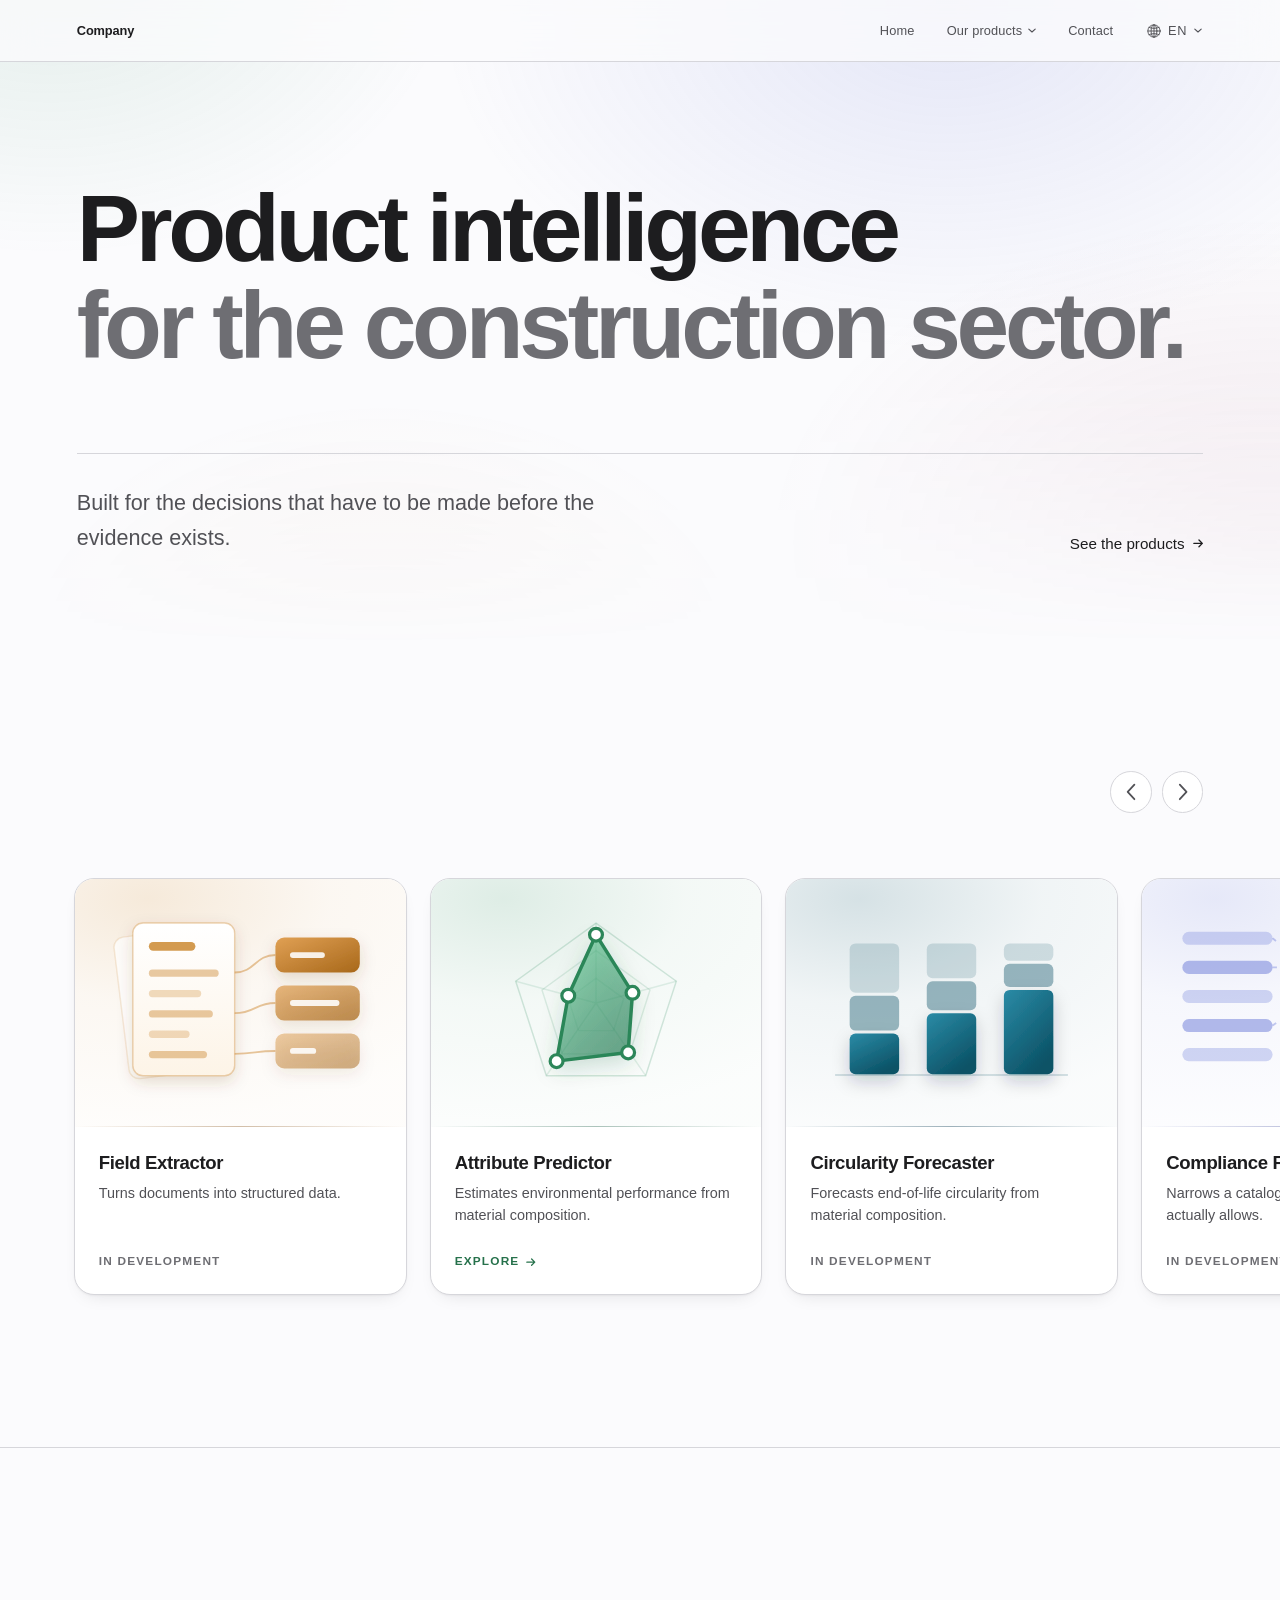
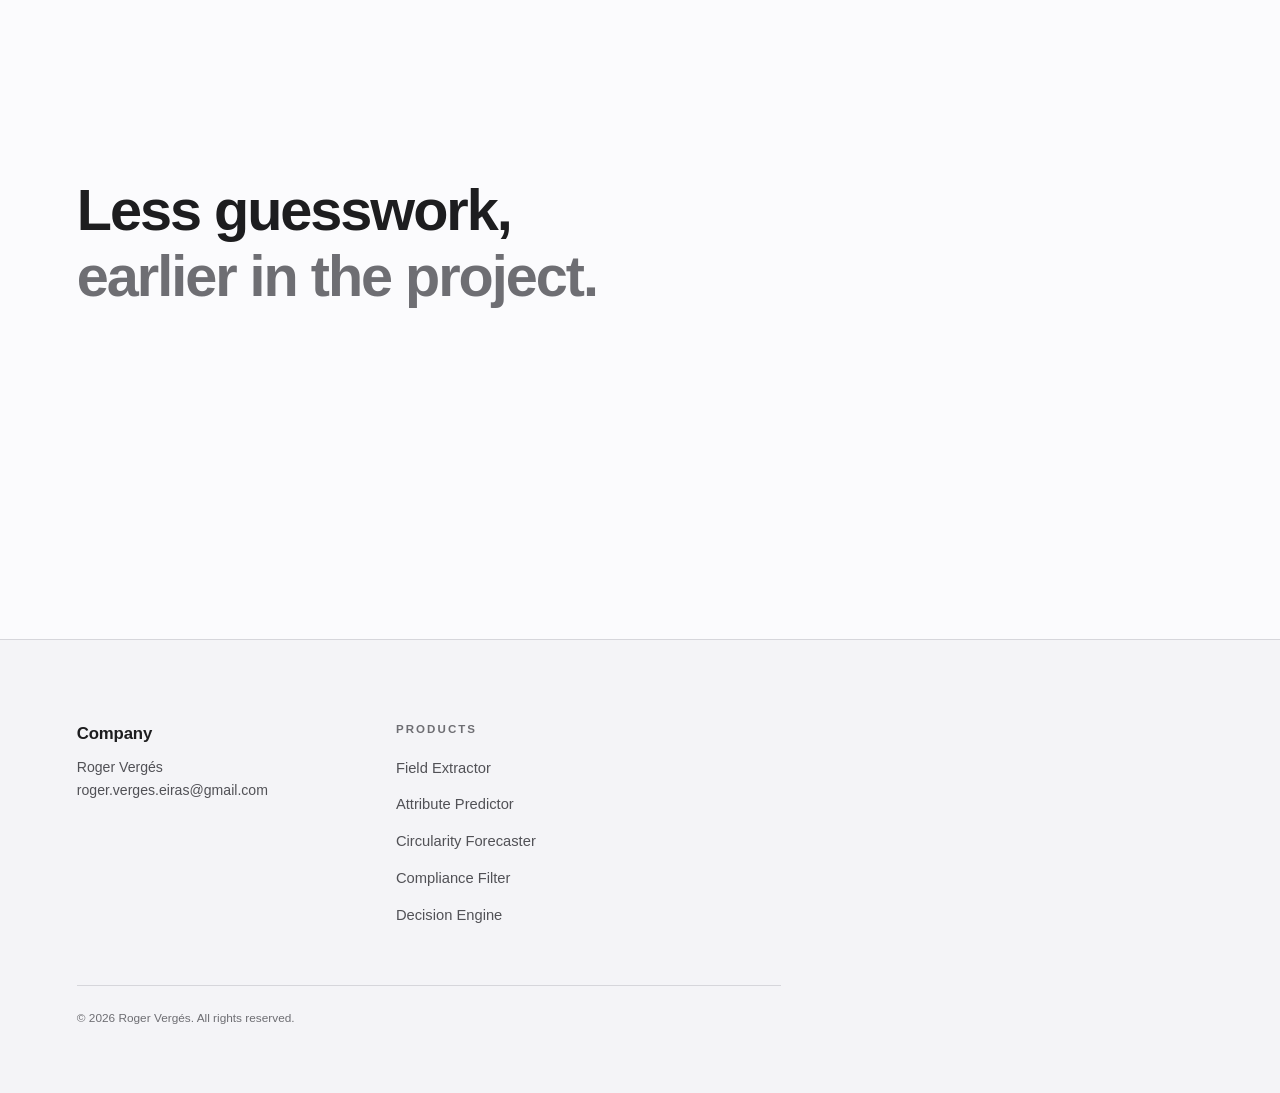
==== commit ea7a3c41: "product name change" ====
--- a/index.html
+++ b/index.html
@@ -10,15 +10,20 @@
 <meta name="theme-color" content="#fbfbfd">
 <link rel="canonical" href="https://eirasroger.github.io/attribute-predictor/">
 
-<!-- crawlers do not run JS, so these stay English -->
+<!-- og:image must be absolute; crawlers do not run JS, so these stay English -->
 <meta property="og:type" content="website">
 <meta property="og:site_name" content="Company">
 <meta property="og:url" content="https://eirasroger.github.io/attribute-predictor/">
 <meta property="og:title" content="Product intelligence for the construction sector">
 <meta property="og:description"
       content="Built for the decisions that have to be made before the evidence exists.">
+<meta property="og:image" content="https://eirasroger.github.io/attribute-predictor/assets/og-hub.png">
+<meta property="og:image:width" content="1200">
+<meta property="og:image:height" content="630">
+<meta property="og:image:alt"
+      content="Product intelligence for the construction sector, set on a dark ground over a faint axonometric field with three points picked out.">
 <meta property="og:locale" content="en">
-<meta name="twitter:card" content="summary">
+<meta name="twitter:card" content="summary_large_image">
 
 <link rel="icon" type="image/png" href="assets/favicon.png">
 <link rel="apple-touch-icon" href="assets/logo.png">
@@ -86,7 +91,7 @@
           <img src="assets/marks/extractor.svg" alt="" width="120" height="120">
         </div>
         <div class="card-body">
-          <h3 class="card-name">Document Extractor</h3>
+          <h3 class="card-name">Field Extractor</h3>
           <p class="card-tag">Turns documents into structured data.</p>
           <span class="card-cue"><span data-i18n="status.soon">In development</span></span>
         </div>
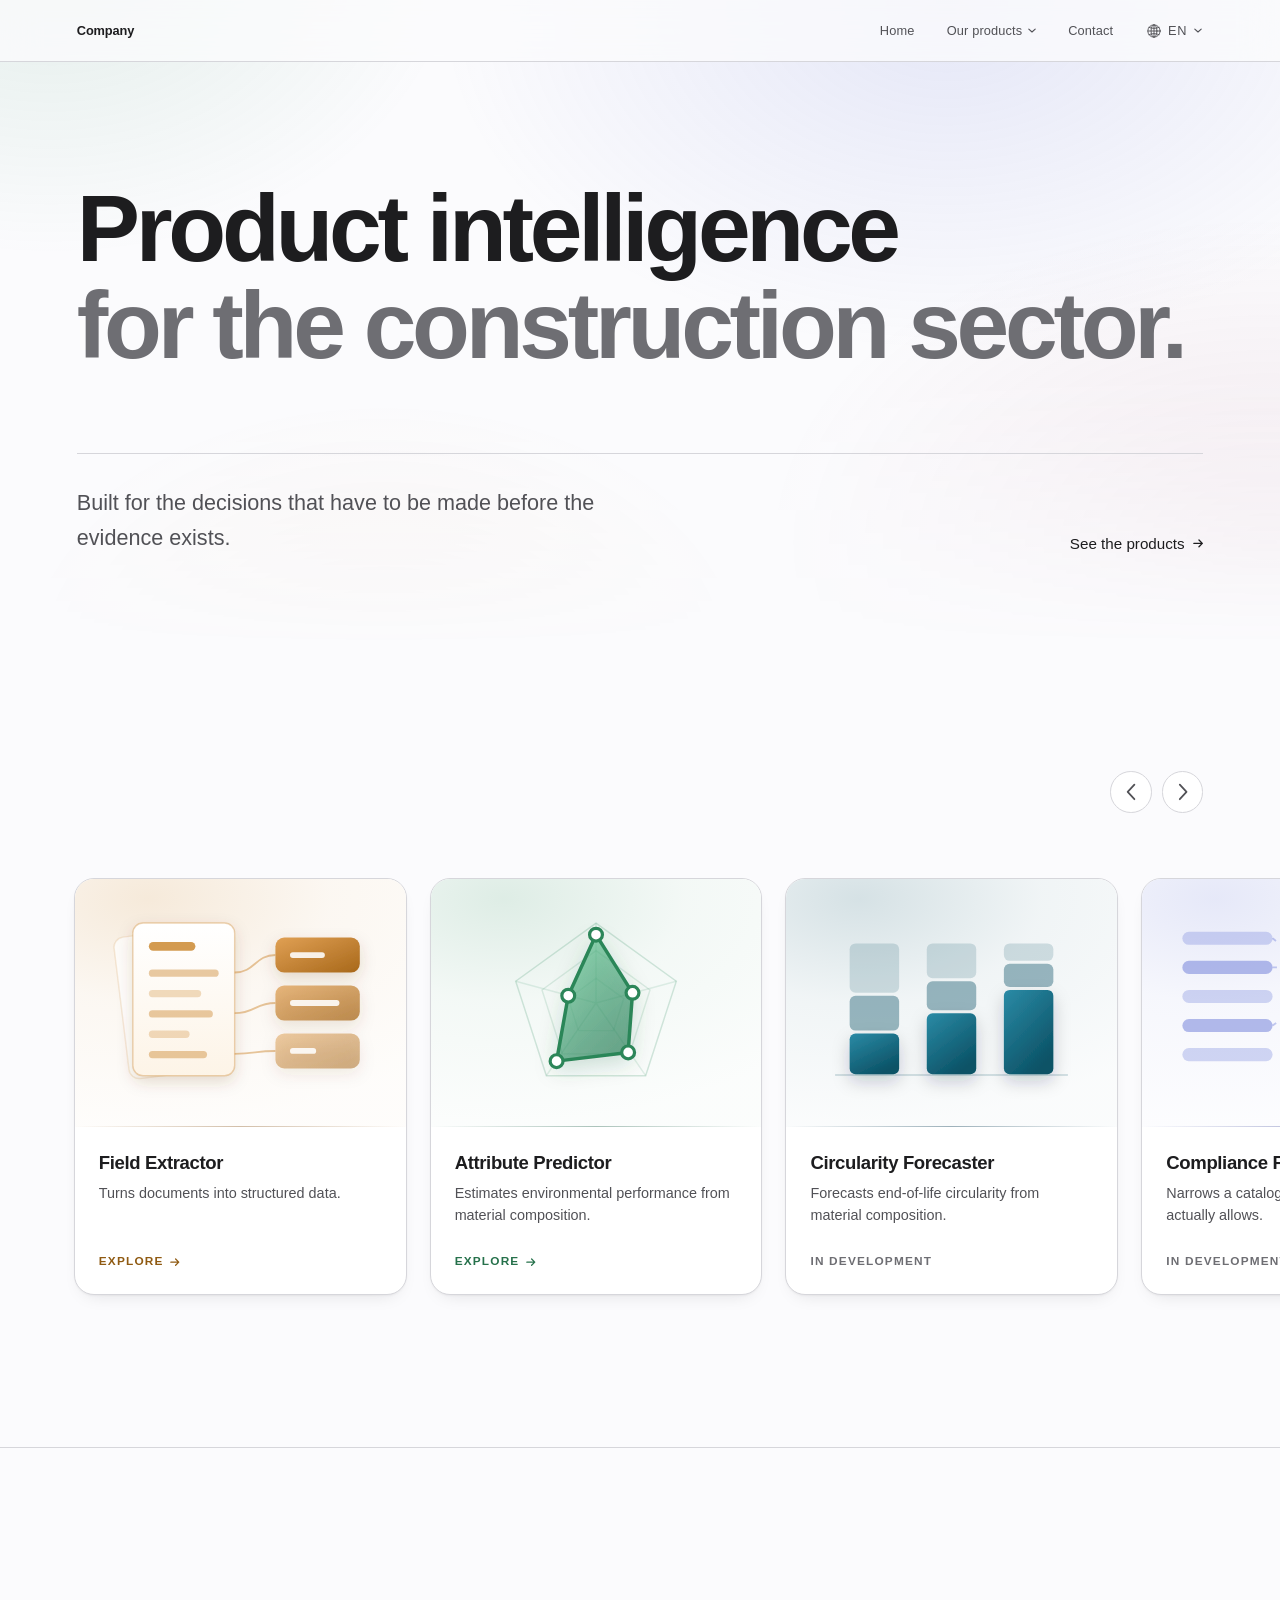
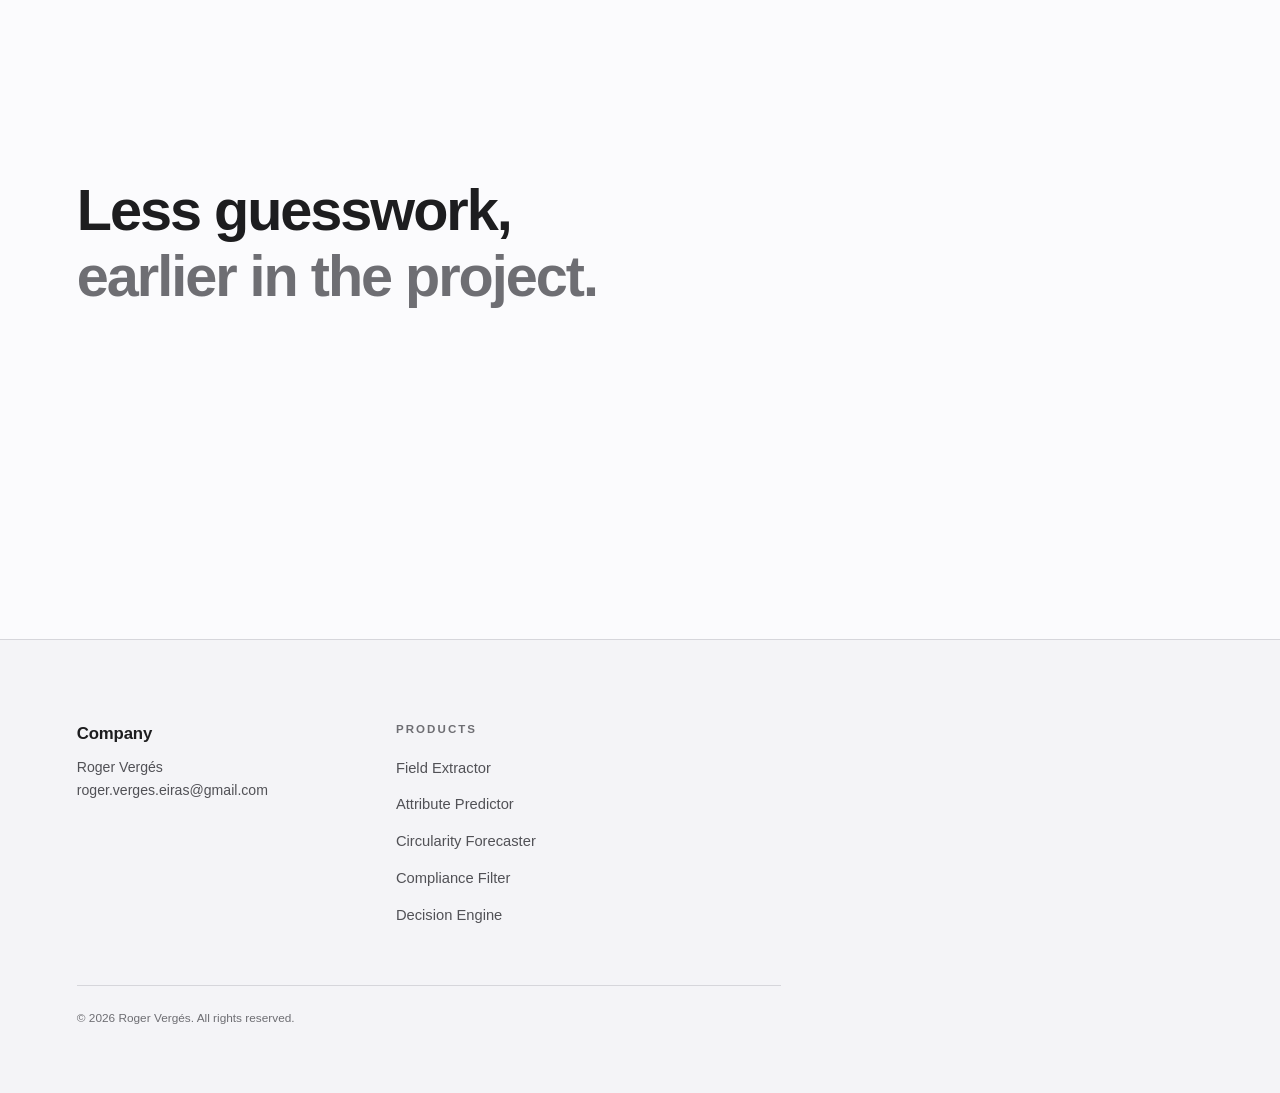
==== commit 048e6b36: "extractor website added" ====
--- a/index.html
+++ b/index.html
@@ -86,14 +86,18 @@
 
     <div class="rail" id="rail">
 
-      <a class="card" href="extractor/" data-tint="extractor" data-ready="false">
+      <a class="card" href="extractor/" data-tint="extractor" data-ready="true">
         <div class="card-art">
           <img src="assets/marks/extractor.svg" alt="" width="120" height="120">
         </div>
         <div class="card-body">
           <h3 class="card-name">Field Extractor</h3>
           <p class="card-tag">Turns documents into structured data.</p>
-          <span class="card-cue"><span data-i18n="status.soon">In development</span></span>
+          <span class="card-cue"><span data-i18n="status.explore">Explore</span>
+            <svg viewBox="0 0 12 10" fill="none" stroke="currentColor"
+                 stroke-width="1.5" stroke-linecap="round" stroke-linejoin="round"
+                 aria-hidden="true" focusable="false"><path d="M1 5h9M6.8 1.2 10.6 5l-3.8 3.8"/></svg>
+          </span>
         </div>
       </a>
 
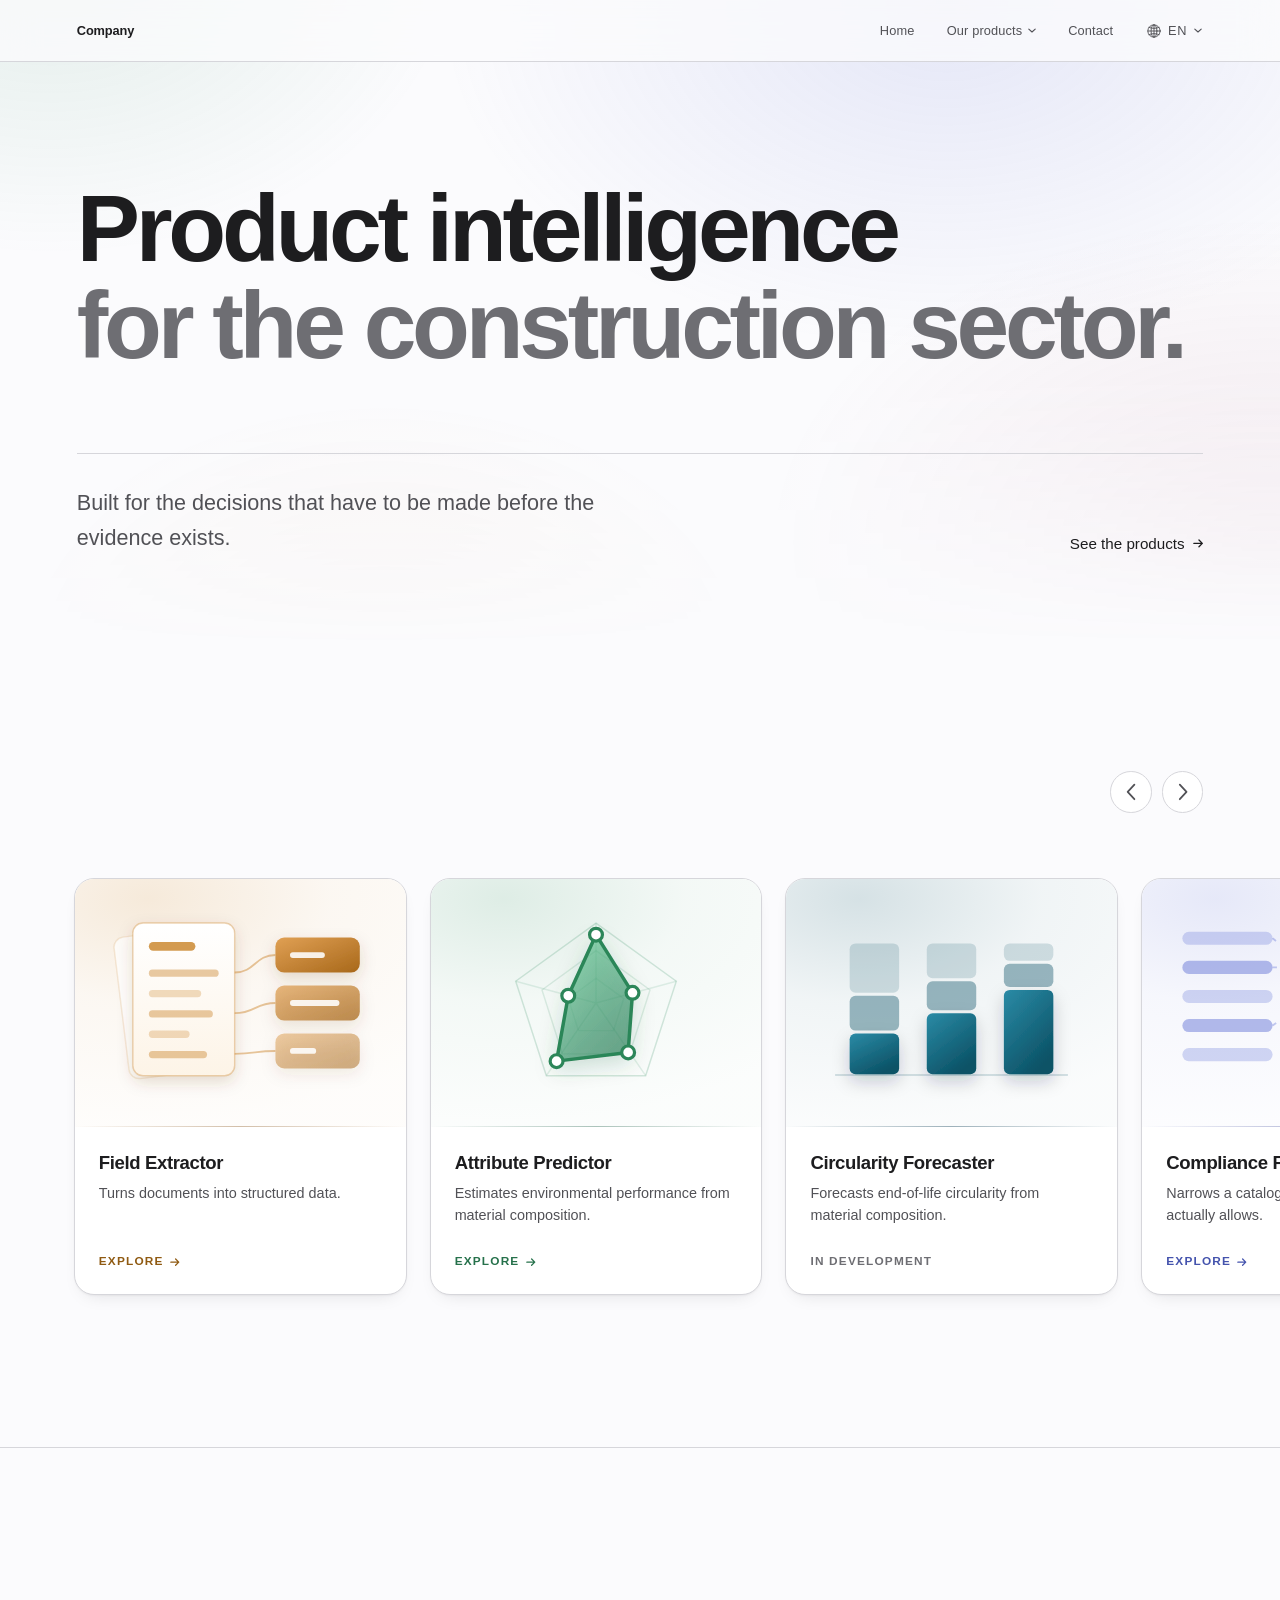
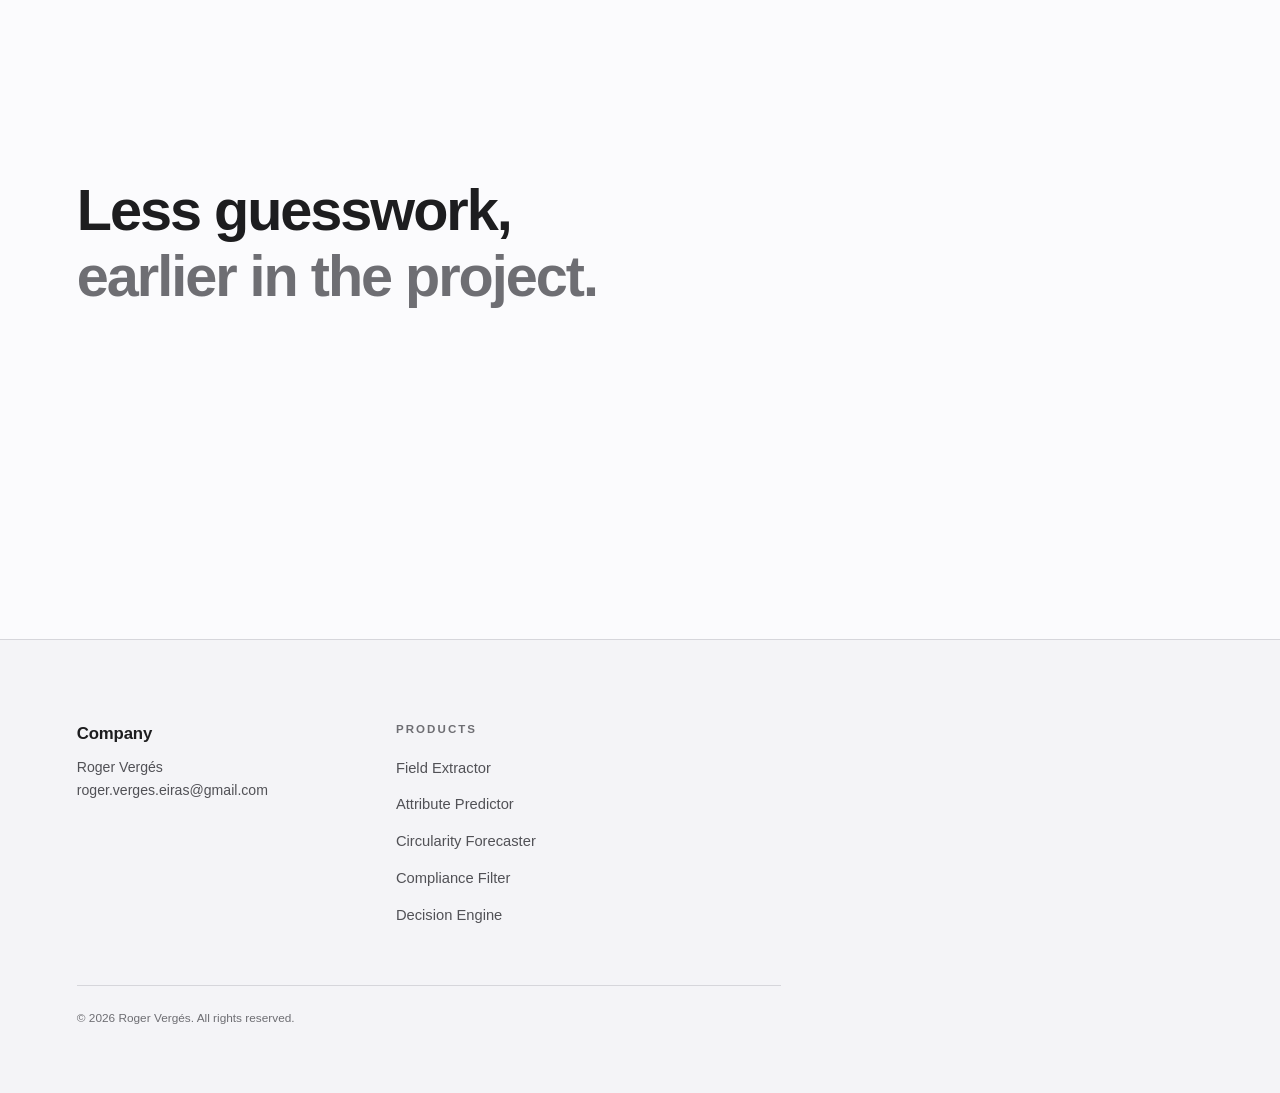
==== commit 498e0ee4: "compliance product added" ====
--- a/index.html
+++ b/index.html
@@ -127,14 +127,18 @@
         </div>
       </a>
 
-      <a class="card" href="compliance/" data-tint="compliance" data-ready="false">
+      <a class="card" href="compliance/" data-tint="compliance" data-ready="true">
         <div class="card-art">
           <img src="assets/marks/compliance.svg" alt="" width="120" height="120">
         </div>
         <div class="card-body">
           <h3 class="card-name">Compliance Filter</h3>
           <p class="card-tag">Narrows a catalogue to what the project actually allows.</p>
-          <span class="card-cue"><span data-i18n="status.soon">In development</span></span>
+          <span class="card-cue"><span data-i18n="status.explore">Explore</span>
+            <svg viewBox="0 0 12 10" fill="none" stroke="currentColor"
+                 stroke-width="1.5" stroke-linecap="round" stroke-linejoin="round"
+                 aria-hidden="true" focusable="false"><path d="M1 5h9M6.8 1.2 10.6 5l-3.8 3.8"/></svg>
+          </span>
         </div>
       </a>
 
--- a/css/base.css
+++ b/css/base.css
@@ -1,6 +1,6 @@
 /* ===========================================================================
-   Shared shell. Structure only: every page sets its own --ground / --ink /
-   --accent before this is used. No build step; served as-is.
+   Structure only, no colour: every page sets its own --ground, --ink and
+   --accent before this is used.
    =========================================================================== */
 
 :root {
@@ -13,8 +13,9 @@
 
 /* --- product tints -------------------------------------------------------- */
 
-/* Identity only, never the sole carrier of meaning: every card names itself.
-   assets/marks/*.svg bake the same values; change one, change both. */
+/* validated for normal vision only, and safe because a tint never carries
+   meaning alone. assets/marks/*.svg bake the same values; change one,
+   change both. */
 [data-tint="extractor"]   { --pc: #c98226; --pi: #8f5a12; }
 [data-tint="predictor"]   { --pc: #3d9468; --pi: #26714b; }
 [data-tint="circularity"] { --pc: #0b5266; --pi: #0b5266; }
@@ -52,7 +53,6 @@
 
 /* --- top bar -------------------------------------------------------------- */
 
-/* Always present; only its ground fades in on scroll. */
 .topbar {
   position: fixed; inset: 0 0 auto 0; z-index: 40;
   display: flex; align-items: center; gap: 0.9rem;
@@ -92,7 +92,7 @@
 .topbar-sep { color: var(--ink-faint); margin: 0 -0.35rem; }
 .topbar-tag { color: var(--ink-faint); white-space: nowrap; }
 @media (max-width: 52rem) { .topbar-tag { display: none; } }
-/* the product name earns the room here; home is still in the nav and footer */
+/* never .wordmark here: on the hub it is the only brand in the bar */
 @media (max-width: 34rem) { .topbar-home, .topbar-sep { display: none; } }
 
 /* --- nav ------------------------------------------------------------------ */
@@ -285,7 +285,6 @@
 @media (max-width: 44rem) {
   .nav-toggle { display: block; }
 
-  /* a drop inside a drop is two taps to do one thing: the list sits open */
   .drop-btn { display: none; }
   .drop { padding-bottom: 0.5rem; border-bottom: 1px solid var(--line); }
   /* both selectors: the [data-open] rule above outranks a bare .drop-panel */
@@ -401,7 +400,6 @@
     grid-template-columns: repeat(2, minmax(0, 1fr));
     align-items: start;
   }
-  /* the second column has the first one's gutter to its left already */
   .duo > .prose + .prose { padding-left: 0; }
 }
 
@@ -423,7 +421,6 @@
     transition: opacity var(--slow) var(--ease),
                 transform var(--slow) var(--ease);
   }
-  /* native scroll-driven path, where supported */
   @supports (animation-timeline: view()) {
     .reveal {
       opacity: 0; transform: translateY(2.2rem);
--- a/css/hub.css
+++ b/css/hub.css
@@ -1,7 +1,4 @@
-/* ===========================================================================
-   The hub. Light ground, no product colour of its own: the cards bring it.
-   Loads after css/base.css.
-   =========================================================================== */
+/* loads after css/base.css */
 
 :root {
   --ground:      #fbfbfd;
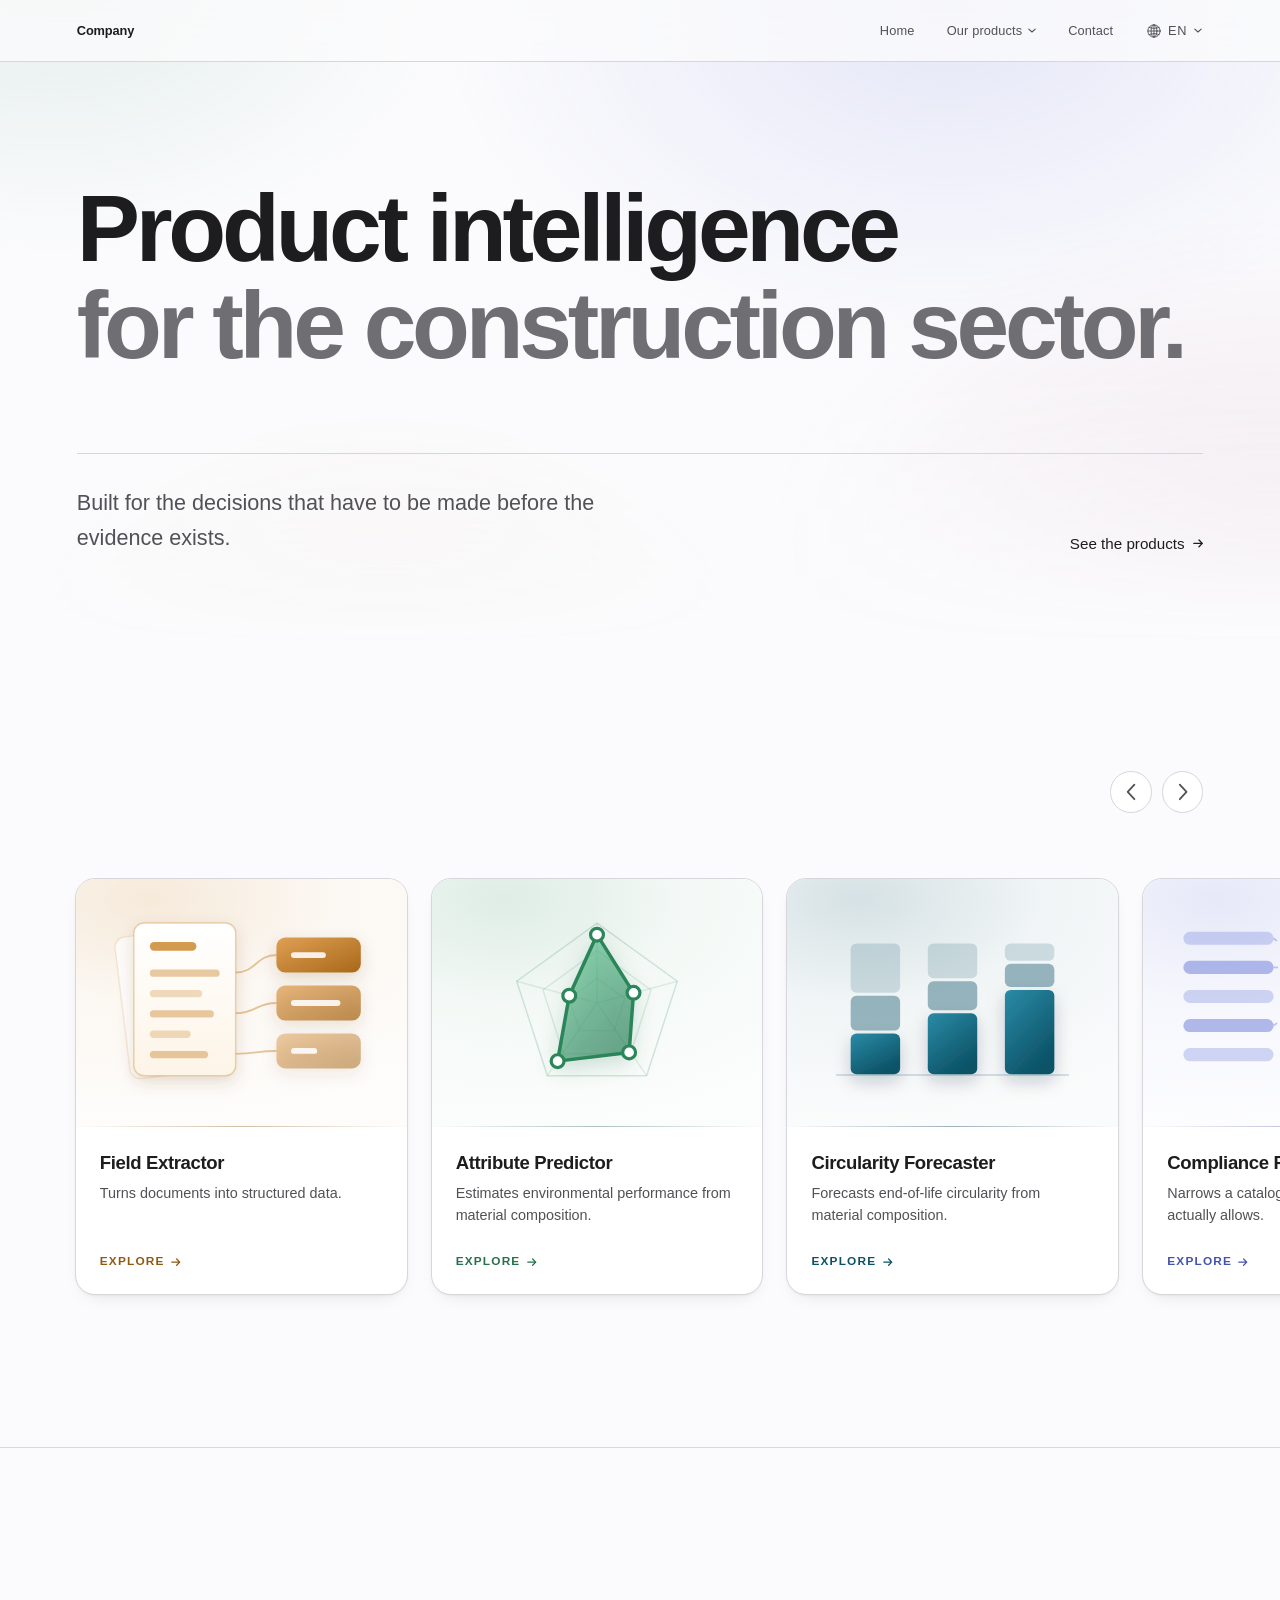
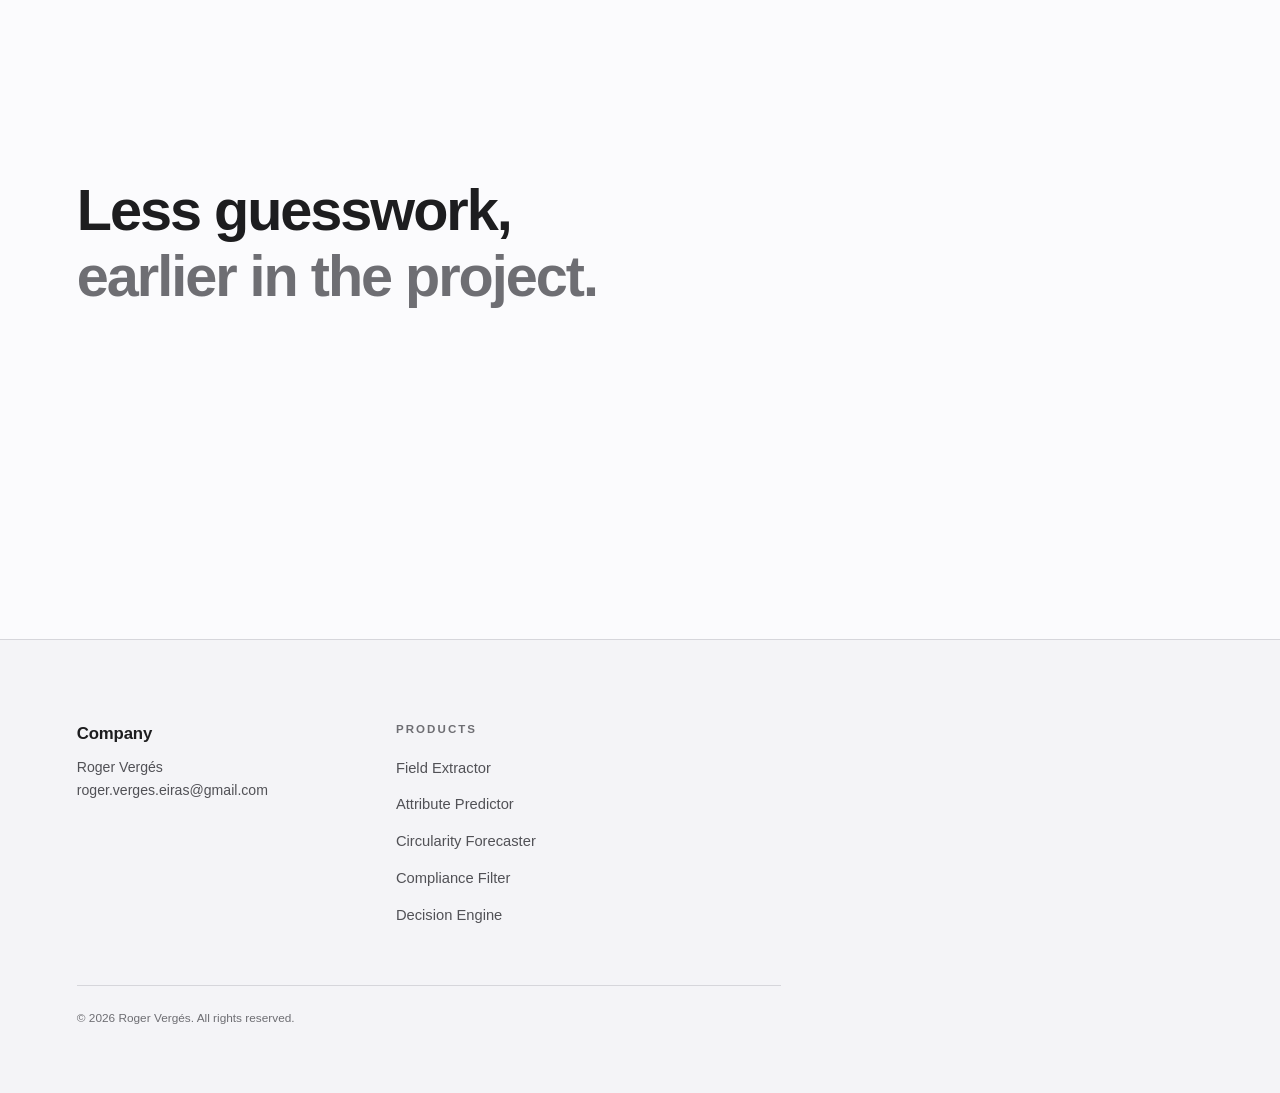
==== commit 8a3881c8: "end of life page added" ====
--- a/index.html
+++ b/index.html
@@ -116,14 +116,18 @@
         </div>
       </a>
 
-      <a class="card" href="circularity/" data-tint="circularity" data-ready="false">
+      <a class="card" href="circularity/" data-tint="circularity" data-ready="true">
         <div class="card-art">
           <img src="assets/marks/circularity.svg" alt="" width="120" height="120">
         </div>
         <div class="card-body">
           <h3 class="card-name">Circularity Forecaster</h3>
           <p class="card-tag">Forecasts end-of-life circularity from material composition.</p>
-          <span class="card-cue"><span data-i18n="status.soon">In development</span></span>
+          <span class="card-cue"><span data-i18n="status.explore">Explore</span>
+            <svg viewBox="0 0 12 10" fill="none" stroke="currentColor"
+                 stroke-width="1.5" stroke-linecap="round" stroke-linejoin="round"
+                 aria-hidden="true" focusable="false"><path d="M1 5h9M6.8 1.2 10.6 5l-3.8 3.8"/></svg>
+          </span>
         </div>
       </a>
 
